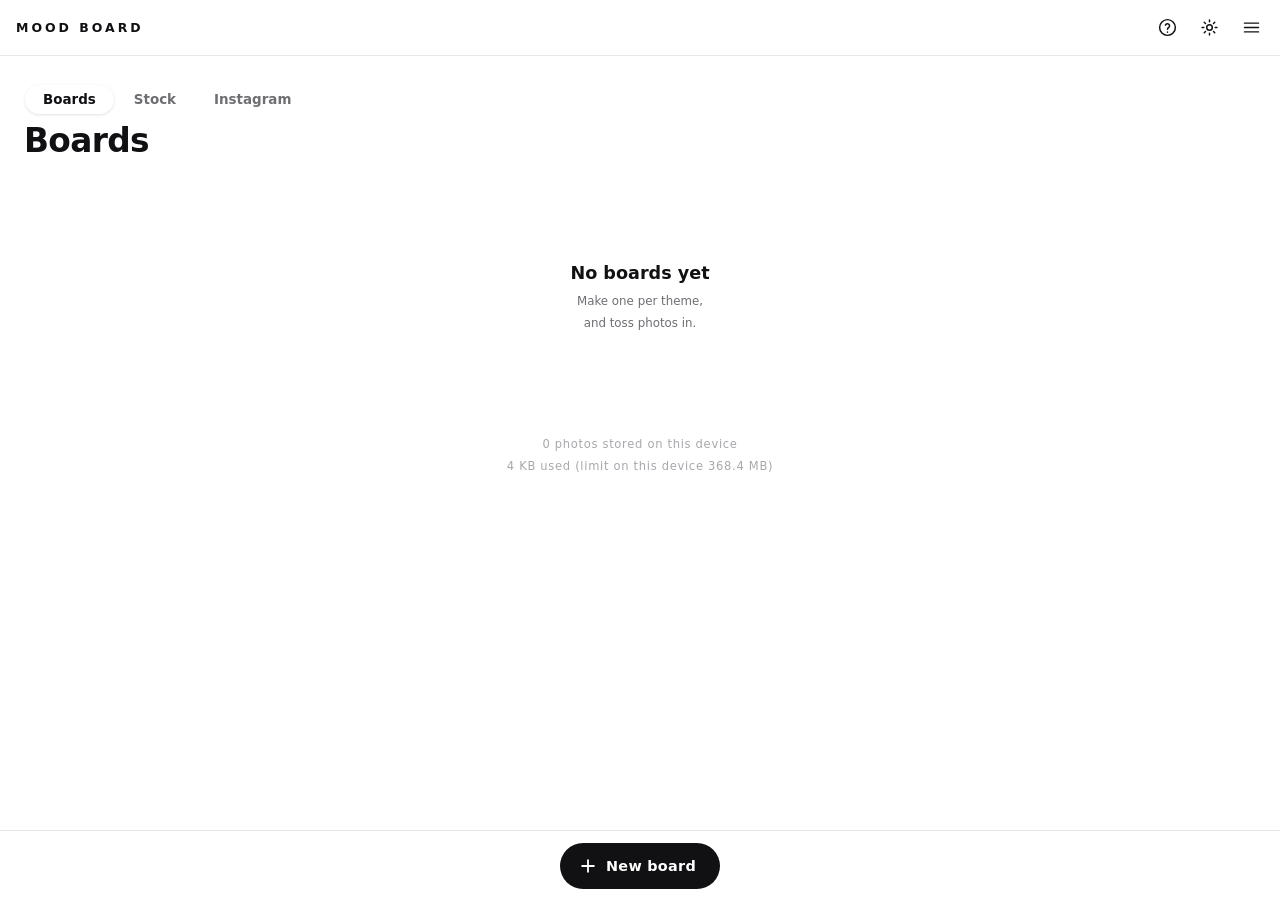
==== index.html @ a8c375fa "インスタ：写真を足すときの不具合・パソコンでは携帯の画面を丸ごと・元にもどす Co-Authored-By: Claude Opus 5.5 <noreply@anthropic.com>" ====
<!DOCTYPE html>
<html lang="ja">
<head>
<meta charset="utf-8">
<meta name="viewport" content="width=device-width, initial-scale=1, viewport-fit=cover, maximum-scale=1, user-scalable=no, interactive-widget=resizes-content">
<meta name="theme-color" content="#0d0d0f">
<meta name="apple-mobile-web-app-capable" content="yes">
<meta name="apple-mobile-web-app-status-bar-style" content="black-translucent">
<meta name="apple-mobile-web-app-title" content="MOOD BOARD">
<link rel="manifest" href="manifest.json">
<link rel="apple-touch-icon" href="icon-192.png">
<title>MOOD BOARD</title>
<script>
/* 最初の描画の前にテーマを決める（これが無いと、暗い設定でも一瞬白い画面が出る） */
(function () {
  try {
    var s = JSON.parse(localStorage.getItem('mb_settings') || '{}');
    var t = s.theme || 'auto';
    if (t === 'auto') t = matchMedia('(prefers-color-scheme: dark)').matches ? 'dark' : 'light';
    document.documentElement.dataset.theme = t;
  } catch (e) { document.documentElement.dataset.theme = 'light'; }
})();
</script>
<link rel="stylesheet" href="style.css">
</head>
<body>

<div id="app">

  <!-- ============ TOP BAR ============ -->
  <header id="topbar">
    <button id="btn-back" class="icon-btn" aria-label="もどる" hidden>
      <svg viewBox="0 0 24 24"><path d="M15 5l-7 7 7 7"/></svg>
    </button>
    <div id="title-wrap">
      <h1 id="app-title">MOOD BOARD</h1>
      <span id="board-sub"></span>
    </div>
    <button id="btn-view" class="icon-btn" aria-label="表示を切り替える" hidden>
      <svg viewBox="0 0 24 24"><rect x="3" y="3" width="7" height="9" rx="1"/><rect x="14" y="3" width="7" height="5" rx="1"/><rect x="3" y="16" width="7" height="5" rx="1"/><rect x="14" y="12" width="7" height="9" rx="1"/></svg>
    </button>
    <button id="btn-help" class="icon-btn" aria-label="使い方" title="使い方（？）">
      <svg viewBox="0 0 24 24"><circle cx="12" cy="12" r="9"/><path d="M9.6 9.3a2.5 2.5 0 014.8.9c0 1.7-2.4 2.2-2.4 3.8"/><path d="M12 17.2v.1"/></svg>
    </button>
    <button id="btn-settings" class="icon-btn" aria-label="設定">
      <svg viewBox="0 0 24 24"><circle cx="12" cy="12" r="3.2"/><path d="M12 3.5v2M12 18.5v2M3.5 12h2M18.5 12h2M6 6l1.4 1.4M16.6 16.6L18 18M18 6l-1.4 1.4M7.4 16.6L6 18"/></svg>
    </button>
    <button id="btn-menu" class="icon-btn" aria-label="メニュー">
      <svg viewBox="0 0 24 24"><path d="M4 7h16M4 12h16M4 17h16"/></svg>
    </button>
  </header>

  <!-- ============ HOME : BOARD LIST ============ -->
  <section id="view-home" class="view">
    <div id="home-scroll">
      <div class="home-seg" role="tablist" aria-label="ボードとストック">
        <button id="seg-boards" class="on" role="tab">ボード</button>
        <button id="seg-stock" role="tab">ストック</button>
        <button id="seg-insta" role="tab">インスタ</button>
      </div>
      <div id="install-hint" hidden>
        <img src="icon-192.png" alt="">
        <span><b>アプリとして入れる</b><i>ホーム画面から全画面で開けます。ネットが無くても使えます</i></span>
        <button class="chip" id="install-go">インストール</button>
        <button id="install-x" aria-label="閉じる" title="閉じる"><svg viewBox="0 0 24 24"><path d="M6 6l12 12M18 6L6 18"/></svg></button>
      </div>
      <div id="home-boards">
        <h2 class="home-title">ボード</h2>
        <p class="home-lead" id="home-lead"></p>
        <div id="board-grid"></div>
        <div id="home-empty" class="empty" hidden>
          <p class="empty-big">ボードがありません</p>
          <p class="empty-sub">テーマごとに1枚つくって、<br>写真を放り込んでいきます。</p>
        </div>
        <div class="home-stats" id="home-stats"></div>
      </div>
      <!-- ストック：取り込んだ写真の全部。どのボードにも載せずに貯めておける -->
      <div id="stock-view" hidden>
        <h2 class="home-title">ストック</h2>
        <p class="home-lead" id="stock-lead"></p>
        <input type="search" id="stock-q" class="fld-input" placeholder="タグ・メモ・ボード名・サイト名・カメラでさがす" autocomplete="off">
        <div id="stock-tools">
          <label class="st-sort"><span>並び</span>
            <select id="stock-sort">
              <option value="new">新しい順</option>
              <option value="old">古い順</option>
              <option value="mark">しるし順</option>
              <option value="color">色の順</option>
              <option value="random">ランダム（ふと見返す）</option>
            </select>
          </label>
          <button class="chip" id="stock-shuffle" hidden title="もう一度まぜる">まぜる</button>
          <div class="st-seg" id="stock-shape" title="写真の形でしぼる">
            <button data-v="tall">縦長</button><button data-v="wide">横長</button><button data-v="square">正方形</button>
          </div>
          <div id="stock-colors" title="色でしぼる"></div>
          <div class="st-seg" id="stock-size" title="写真の大きさ">
            <button data-v="s">小</button><button data-v="m">中</button><button data-v="l">大</button>
          </div>
        </div>
        <div class="tag-row" id="stock-filters"></div>
        <div id="stock-grid"></div>
        <div id="stock-more"></div>
        <div id="stock-empty" class="empty" hidden>
          <p class="empty-big">まだ写真がありません</p>
          <p class="empty-sub">下の「いれる」から、どのボードにも載せずに取り込めます。<br>ボードに入れた写真も、ここに全部並びます。</p>
        </div>
      </div>
      <!-- インスタ：インスタのプロフィールの見え方で並べて、全体の雰囲気が合うかを試す（インスタには何も送らない） -->
      <div id="insta-view" hidden>
        <aside id="ig-side">
          <h2 class="home-title">インスタ</h2>
          <p class="home-lead">インスタに上げたらどう並ぶかを試します。写真をドラッグで動かして、全体の色や雰囲気が合うかを見比べられます（インスタには何も送りません）</p>
          <div id="ig-side-acts">
            <button class="row-btn solid" id="ig-side-add"><svg viewBox="0 0 24 24"><path d="M12 5v14M5 12h14"/></svg><span><b>写真を足す</b></span></button>
            <button class="row-btn" id="ig-side-shuffle"><svg viewBox="0 0 24 24"><path d="M4 7h3l10 10h3M4 17h3l3-3M14 10l3-3h3M18 4l2 3-2 3M18 14l2 3-2 3"/></svg><span><b>まぜる</b><i>「これから投稿」の写真だけ</i></span></button>
            <button class="row-btn" id="ig-side-export"><svg viewBox="0 0 24 24"><path d="M12 4v11M7 9l5-5 5 5M5 15v4h14v-4"/></svg><span><b>書き出す</b><i>見え方の画像・投稿用の写真</i></span></button>
            <button class="row-btn" id="ig-side-undo"><svg viewBox="0 0 24 24"><path d="M9 7L4 12l5 5"/><path d="M4 12h10a6 6 0 0 1 0 12h-2"/></svg><span><b>元にもどす</b><i>⌘Z（やり直しは ⇧⌘Z）</i></span></button>
          </div>
          <div id="ig-bar">
            <label class="st-sort"><span>案</span><select id="ig-plan"></select></label>
            <div class="ig-bar-row"><button class="chip" id="ig-plan-new">新しい案</button><button class="chip" id="ig-plan-edit">名前・消す</button></div>
            <div class="st-seg" id="ig-ratio" title="グリッドの形">
              <button data-v="34">3:4（いまのインスタ）</button><button data-v="11">1:1</button>
            </div>
            <div class="st-seg" id="ig-theme" title="インスタの画面の色">
              <button data-v="light">白い画面</button><button data-v="dark">黒い画面</button>
            </div>
            <div class="st-seg" id="ig-look" title="全体の雰囲気を確かめる見方">
              <button data-v="blur">ぼかして見る</button><button data-v="gray">白黒で見る</button>
            </div>
          </div>
          <p class="ig-note">写真はドラッグで並べ替え（携帯は少し長押ししてから）。押すと、位置を直す・これから投稿／投稿済み・キャプション・分けて並べる（パズル）など。<br>グリッドは今のインスタと同じ 3:4 です。「投稿用の写真を書き出す」で、この見え方のまま 1080×1440 で保存できます。</p>
        </aside>
        <div id="ig-stage">
          <div id="ig-phone">
            <div class="ig-status"><b>9:41</b><span><svg viewBox="0 0 24 24"><path d="M3 18h2v-3H3zM8 18h2v-6H8zM13 18h2v-9h-2zM18 18h2V6h-2z"/></svg><svg viewBox="0 0 24 24"><path d="M12 18.5l2-2.3a3 3 0 0 0-4 0zM6.2 12.4l1.6 1.8a6.2 6.2 0 0 1 8.4 0l1.6-1.8a8.6 8.6 0 0 0-11.6 0zM2.8 8.6l1.6 1.8a11.3 11.3 0 0 1 15.2 0l1.6-1.8a13.7 13.7 0 0 0-18.4 0z"/></svg><i class="ig-batt"><i></i></i></span></div>
            <div id="ig-screen">
              <div class="ig-top"><button id="ig-handle" class="ig-handle" title="ユーザーネームを変える">username</button>
                <span class="ig-top-icons"><svg viewBox="0 0 24 24"><rect x="4" y="4" width="16" height="16" rx="4"/><path d="M12 8v8M8 12h8"/></svg><svg viewBox="0 0 24 24"><path d="M4 7h16M4 12h16M4 17h16"/></svg></span></div>
              <div class="ig-prof">
                <button id="ig-avatar" title="アイコンを変える"></button>
                <div class="ig-stats">
                  <div><b id="ig-n-posts">0</b><span>投稿</span></div>
                  <button id="ig-n-fol-btn"><b id="ig-n-fol">0</b><span>フォロワー</span></button>
                  <button id="ig-n-fing-btn"><b id="ig-n-fing">0</b><span>フォロー中</span></button>
                </div>
              </div>
              <div class="ig-bio"><button id="ig-name" title="名前を変える">名前</button><button id="ig-bio-t" title="プロフィール文を変える">プロフィール文</button></div>
              <div class="ig-btns"><span>プロフィールを編集</span><span>プロフィールをシェア</span></div>
              <div class="ig-tabs"><i class="on"><svg viewBox="0 0 24 24"><rect x="4" y="4" width="16" height="16"/><path d="M9.3 4v16M14.7 4v16M4 9.3h16M4 14.7h16"/></svg></i><i><svg viewBox="0 0 24 24"><rect x="4" y="4" width="16" height="16" rx="4"/><path d="M10 9.5l5 2.5-5 2.5z"/></svg></i><i><svg viewBox="0 0 24 24"><rect x="4" y="4" width="16" height="16" rx="3"/><circle cx="12" cy="10.5" r="2.6"/><path d="M7.5 17.5c1-2.2 2.6-3.2 4.5-3.2s3.5 1 4.5 3.2"/></svg></i></div>
              <div id="ig-grid"></div>
              <div id="ig-empty" class="empty" hidden>
                <p class="empty-big">まだ写真がありません</p>
                <p class="empty-sub">「写真を足す」から、ストックやボードの写真を入れます。<br>左上がいちばん新しい投稿です。</p>
              </div>
            </div>
          </div>
        </div>
      </div>
    </div>
    <nav class="dock" id="home-dock">
      <button id="btn-new-board" class="dock-btn primary">
        <svg viewBox="0 0 24 24"><path d="M12 5v14M5 12h14"/></svg>
        <span>あたらしいボード</span>
      </button>
    </nav>
    <nav class="dock" id="insta-dock" hidden>
      <button id="btn-ig-add" class="dock-btn primary">
        <svg viewBox="0 0 24 24"><path d="M12 5v14M5 12h14"/></svg>
        <span>写真を足す</span>
      </button>
      <button id="btn-ig-shuffle" class="dock-btn">
        <svg viewBox="0 0 24 24"><path d="M4 7h3l10 10h3M4 17h3l3-3M14 10l3-3h3M18 4l2 3-2 3M18 14l2 3-2 3"/></svg>
        <span>まぜる</span>
      </button>
      <button id="btn-ig-export" class="dock-btn">
        <svg viewBox="0 0 24 24"><path d="M12 4v11M7 9l5-5 5 5M5 15v4h14v-4"/></svg>
        <span>書き出す</span>
      </button>
      <button id="btn-ig-undo" class="dock-btn">
        <svg viewBox="0 0 24 24"><path d="M9 7L4 12l5 5"/><path d="M4 12h10a5 5 0 0 1 0 10h-2"/></svg>
        <span>元にもどす</span>
      </button>
    </nav>
    <nav class="dock" id="stock-dock" hidden>
      <button id="btn-stock-add" class="dock-btn primary">
        <svg viewBox="0 0 24 24"><path d="M12 5v14M5 12h14"/></svg>
        <span>いれる</span>
      </button>
      <button id="btn-stock-newboard" class="dock-btn">
        <svg viewBox="0 0 24 24"><rect x="4" y="4" width="16" height="16" rx="3"/><path d="M12 8v8M8 12h8"/></svg>
        <span>あたらしいボード</span>
      </button>
    </nav>
    <nav class="dock" id="stock-sel-dock" hidden>
      <button id="btn-stock-cancel" class="dock-btn">
        <svg viewBox="0 0 24 24"><path d="M6 6l12 12M18 6L6 18"/></svg>
        <span>やめる</span>
      </button>
      <div id="stock-count" class="select-count">0 まい</div>
      <button id="btn-stock-toboard" class="dock-btn">
        <svg viewBox="0 0 24 24"><rect x="3" y="4" width="18" height="16" rx="2"/><path d="M12 8v8M8 12h8"/></svg>
        <span>ボードへ</span>
      </button>
      <button id="btn-stock-compare" class="dock-btn">
        <svg viewBox="0 0 24 24"><rect x="3" y="5" width="8" height="14" rx="1.5"/><rect x="13" y="5" width="8" height="14" rx="1.5"/></svg>
        <span>くらべる</span>
      </button>
      <button id="btn-stock-send" class="dock-btn">
        <svg viewBox="0 0 24 24"><path d="M4 12l16-8-6 16-2.5-6.5z"/><path d="M11.5 13.5L20 4"/></svg>
        <span>送る</span>
      </button>
      <button id="btn-stock-more" class="dock-btn">
        <svg viewBox="0 0 24 24"><circle cx="6" cy="12" r="1.6"/><circle cx="12" cy="12" r="1.6"/><circle cx="18" cy="12" r="1.6"/></svg>
        <span>そのほか</span>
      </button>
    </nav>
  </section>

  <!-- ============ BOARD : CANVAS ============ -->
  <section id="view-board" class="view" hidden>
    <div id="canvas-wrap">
      <div id="canvas"></div>
      <div id="marquee" hidden></div>
      <div id="guide-v" class="guide" hidden></div>
      <div id="guide-h" class="guide" hidden></div>
    </div>
    <div id="grid-view" hidden><div id="grid-scroll"></div></div>
    <div id="palette" hidden></div>
    <div id="board-empty" class="empty floating" hidden>
      <p class="empty-big">からっぽ</p>
      <p class="empty-sub">下の ＋ から写真を入れます</p>
    </div>
    <button id="zoom-readout" title="押すと全体を表示（F）"><span id="zoom-val">100</span>%</button>
    <div id="view-pills">
      <button id="pill-gray" class="view-pill" hidden>白黒で表示中<i>×</i></button>
      <button id="pill-mirror" class="view-pill" hidden>反転して表示中<i>×</i></button>
    </div>

    <!-- 選んだものの設定パネル（盤面には重ねず、その幅だけ盤面を狭める） -->
    <aside id="inspector" hidden aria-label="選んだもの">
      <div class="insp-head">
        <b id="insp-title">この写真</b>
        <button id="insp-close" class="icon-btn" aria-label="選ぶのをやめる" title="選ぶのをやめる（Esc）">
          <svg viewBox="0 0 24 24"><path d="M6 6l12 12M18 6L6 18"/></svg>
        </button>
      </div>
      <div id="insp-body"></div>
    </aside>

    <nav class="dock" id="board-dock">
      <button id="btn-add" class="dock-btn primary">
        <svg viewBox="0 0 24 24"><path d="M12 5v14M5 12h14"/></svg>
        <span>いれる</span>
      </button>
      <button id="btn-search" class="dock-btn">
        <svg viewBox="0 0 24 24"><circle cx="11" cy="11" r="7"/><path d="M21 21l-4.3-4.3"/></svg>
        <span>さがす</span>
      </button>
      <button id="btn-select" class="dock-btn">
        <svg viewBox="0 0 24 24"><path d="M4 4h6v6H4zM14 4h6v6h-6zM4 14h6v6H4zM14 14h6v6h-6z"/></svg>
        <span>えらぶ</span>
      </button>
      <button id="btn-arrange" class="dock-btn">
        <svg viewBox="0 0 24 24"><path d="M4 6h16M4 12h16M4 18h16"/></svg>
        <span>ならべる</span>
      </button>
      <button id="btn-tools" class="dock-btn">
        <svg viewBox="0 0 24 24"><path d="M14.5 5.5l4 4M4 20l4.5-1 10-10-3.5-3.5-10 10z"/><circle cx="6.5" cy="6.5" r="2.5"/><path d="M17 15l3 3-2 2-3-3"/></svg>
        <span>道具</span>
      </button>
    </nav>

    <!-- 描くときのドック -->
    <nav class="dock" id="draw-dock" hidden>
      <div class="draw-row">
        <button class="dtool" data-shape="pen" title="ペン"><svg viewBox="0 0 24 24"><path d="M4 20l4-1 11-11-3-3L5 16z"/><path d="M14 6l3 3"/></svg><span>ペン</span></button>
        <button class="dtool" data-shape="line" title="線"><svg viewBox="0 0 24 24"><path d="M5 19L19 5"/></svg><span>線</span></button>
        <button class="dtool" data-shape="arrow" title="矢印"><svg viewBox="0 0 24 24"><path d="M5 19L19 5M10 5h9v9"/></svg><span>矢印</span></button>
        <button class="dtool" data-shape="rect" title="四角"><svg viewBox="0 0 24 24"><rect x="4" y="6" width="16" height="12" rx="1.5"/></svg><span>四角</span></button>
        <button class="dtool" data-shape="ellipse" title="丸"><svg viewBox="0 0 24 24"><ellipse cx="12" cy="12" rx="8" ry="6"/></svg><span>丸</span></button>
        <span class="draw-sep"></span>
        <button class="dcol" data-c="#111114" style="--c:#111114" title="黒"></button>
        <button class="dcol" data-c="#ffffff" style="--c:#ffffff" title="白"></button>
        <button class="dcol" data-c="#e2453a" style="--c:#e2453a" title="赤"></button>
        <button class="dcol" data-c="#2f6df6" style="--c:#2f6df6" title="青"></button>
        <button class="dcol" data-c="#f2b705" style="--c:#f2b705" title="黄"></button>
        <span class="draw-sep"></span>
        <button class="dwid" data-w="2" title="細い"><i style="--s:3px"></i></button>
        <button class="dwid" data-w="4" title="ふつう"><i style="--s:6px"></i></button>
        <button class="dwid" data-w="8" title="太い"><i style="--s:10px"></i></button>
      </div>
      <button id="draw-done" class="dock-btn primary"><svg viewBox="0 0 24 24"><path d="M5 12.5l4.5 4.5L19 7.5"/></svg><span>おわる</span></button>
    </nav>

    <!-- selection mode dock -->
    <nav class="dock" id="select-dock" hidden>
      <button id="btn-select-cancel" class="dock-btn">
        <svg viewBox="0 0 24 24"><path d="M6 6l12 12M18 6L6 18"/></svg>
        <span>やめる</span>
      </button>
      <div id="select-count" class="select-count">0 まい</div>
      <button id="btn-bulk-move" hidden data-moved="右のパネルへ" class="dock-btn" disabled>
        <svg viewBox="0 0 24 24"><path d="M8 8h12v12H8zM4 16V4h12"/></svg>
        <span>うつす</span>
      </button>
      <button id="btn-bulk-tag" hidden data-moved="右のパネルへ" class="dock-btn" disabled>
        <svg viewBox="0 0 24 24"><path d="M3 11V5a2 2 0 012-2h6l10 10-8 8z"/><circle cx="7.5" cy="7.5" r="1.3"/></svg>
        <span>タグ</span>
      </button>
      <button id="btn-bulk-align" hidden data-moved="右のパネルへ" class="dock-btn" disabled>
        <svg viewBox="0 0 24 24"><path d="M4 4v16"/><rect x="8" y="6" width="11" height="4" rx="1"/><rect x="8" y="14" width="7" height="4" rx="1"/></svg>
        <span>そろえる</span>
      </button>
      <button id="btn-bulk-print" hidden data-moved="右のパネルへ" class="dock-btn" disabled>
        <svg viewBox="0 0 24 24"><path d="M7 9V4h10v5M7 18H5v-6h14v6h-2M8 15h8v5H8z"/></svg>
        <span>印刷</span>
      </button>
      <button id="btn-bulk-send" class="dock-btn">
        <svg viewBox="0 0 24 24"><path d="M4 12l16-8-6 16-2.5-6.5z"/><path d="M11.5 13.5L20 4"/></svg>
        <span>送る</span>
      </button>
      <button id="btn-compare-go" class="dock-btn primary" disabled>
        <svg viewBox="0 0 24 24"><path d="M4 4h7v16H4zM13 4h7v16h-7z"/></svg>
        <span>くらべる</span>
      </button>
      <button id="btn-bulk-trash" class="dock-btn danger" disabled>
        <svg viewBox="0 0 24 24"><path d="M5 7h14M10 7V4h4v3M7 7l1 13h8l1-13"/></svg>
        <span>はずす</span>
      </button>
    </nav>

    <!-- single item dock -->
    <nav class="dock" id="item-dock" hidden>
      <button id="btn-item-tools" class="dock-btn">
        <svg viewBox="0 0 24 24"><path d="M14.5 5.5l4 4M4 20l4.5-1 10-10-3.5-3.5-10 10z"/><circle cx="6.5" cy="6.5" r="2.5"/><path d="M17 15l3 3-2 2-3-3"/></svg>
        <span>道具</span>
      </button>
      <button id="btn-item-big" class="dock-btn">
        <svg viewBox="0 0 24 24"><path d="M4 9V4h5M20 9V4h-5M4 15v5h5M20 15v5h-5"/></svg>
        <span>大きく</span>
      </button>
      <button id="btn-item-note" class="dock-btn">
        <svg viewBox="0 0 24 24"><path d="M4 5h16v11H9l-5 4z"/></svg>
        <span>メモ</span>
      </button>
      <button id="btn-item-move" class="dock-btn">
        <svg viewBox="0 0 24 24"><path d="M8 8h12v12H8zM4 16V4h12"/></svg>
        <span>うつす</span>
      </button>
      <button id="btn-item-remove" class="dock-btn danger">
        <svg viewBox="0 0 24 24"><path d="M5 7h14M10 7V4h4v3M7 7l1 13h8l1-13"/></svg>
        <span>はずす</span>
      </button>
    </nav>
  </section>

</div>

<!-- ============ COMPARE OVERLAY ============ -->
<div id="compare" hidden>
  <div id="compare-stage"></div>
  <div id="compare-bar">
    <button id="cmp-close" class="cmp-btn">とじる</button>
    <div id="cmp-layouts">
      <button class="cmp-btn lay" data-lay="row">よこ</button>
      <button class="cmp-btn lay" data-lay="col">たて</button>
      <button class="cmp-btn lay" data-lay="grid">格子</button>
      <button class="cmp-btn lay" data-lay="overlay">かさねる</button>
    </div>
    <button id="cmp-fill" class="cmp-btn">切り抜き</button>
  </div>
</div>

<!-- ============ VIEWER (single image full) ============ -->
<!-- ============ プレゼン（1つずつ大きく見せる） ============ -->
<div id="present" hidden>
  <div id="present-stage"></div>
  <button id="present-prev" class="pr-nav" aria-label="前へ"><svg viewBox="0 0 24 24"><path d="M15 5l-7 7 7 7"/></svg></button>
  <button id="present-next" class="pr-nav" aria-label="次へ"><svg viewBox="0 0 24 24"><path d="M9 5l7 7-7 7"/></svg></button>
  <div id="present-bar">
    <span id="present-count"></span>
    <span id="present-cap"></span>
    <button id="present-close" class="cmp-btn">とじる</button>
  </div>
</div>

<div id="viewer" hidden>
  <div id="viewer-stage">
    <img id="viewer-img" alt="">
    <video id="viewer-video" controls playsinline hidden></video>
    <svg id="viewer-guide" hidden></svg>
    <div id="viewer-pick" hidden>
      <i id="vp-sw"></i><b id="vp-hex"></b>
      <button class="cmp-btn" id="vp-copy">コピー</button>
      <button class="cmp-btn solid" id="vp-place">盤面に置く</button>
    </div>
    <div id="viewer-info" hidden></div>
    <div id="viewer-marks" title="しるし（1〜4キー・0で外す）"></div>
    <button id="viewer-prev" class="viewer-step" title="前の写真（←）" hidden><svg viewBox="0 0 24 24"><path d="M15 5l-7 7 7 7"/></svg></button>
    <button id="viewer-next" class="viewer-step" title="次の写真（→）" hidden><svg viewBox="0 0 24 24"><path d="M9 5l7 7-7 7"/></svg></button>
  </div>
  <div id="viewer-bar">
    <button id="viewer-close" class="cmp-btn">とじる</button>
    <div id="viewer-meta"></div>
    <div class="viewer-tools">
      <button id="viewer-rotate" class="cmp-btn">まわす</button>
      <button id="viewer-crop" class="cmp-btn">切り抜く</button>
      <button id="viewer-uncrop" class="cmp-btn" hidden>元の形に</button>
      <button id="viewer-colors" class="cmp-btn">色をとる</button>
      <button id="viewer-eyedrop" class="cmp-btn">スポイト</button>
      <button id="viewer-guide-btn" class="cmp-btn">ガイド</button>
      <button id="viewer-info-btn" class="cmp-btn">情報</button>
    </div>
    <button id="viewer-save" class="cmp-btn">保存</button>
  </div>
  <div id="viewer-pal" hidden></div>
</div>

<!-- ============ 切り抜き ============ -->
<div id="crop" hidden>
  <div id="crop-stage">
    <img id="crop-img" alt="">
    <div id="crop-shade"></div>
    <div id="crop-box">
      <i class="ch" data-h="nw"></i><i class="ch" data-h="ne"></i>
      <i class="ch" data-h="sw"></i><i class="ch" data-h="se"></i>
    </div>
  </div>
  <div id="crop-bar">
    <button id="crop-cancel" class="cmp-btn">やめる</button>
    <div id="crop-ratios">
      <button class="cmp-btn ratio on" data-r="free">自由</button>
      <button class="cmp-btn ratio" data-r="1">1:1</button>
      <button class="cmp-btn ratio" data-r="0.8">4:5</button>
      <button class="cmp-btn ratio" data-r="0.667">2:3</button>
    </div>
    <button id="crop-reset" class="cmp-btn">ぜんぶ</button>
    <button id="crop-ok" class="cmp-btn solid">切り抜く</button>
  </div>
</div>

<!-- ============ SHEETS ============ -->
<div id="scrim" hidden></div>

<div class="sheet" id="sheet-add" hidden>
  <div class="sheet-grab"></div>
  <h2>いれる</h2>
  <button class="row-btn" id="add-photos">
    <svg viewBox="0 0 24 24"><path d="M3 6h4l2-2h6l2 2h4v14H3z"/><circle cx="12" cy="13" r="4"/></svg>
    <span><b>スマホの写真から</b><i>まとめて選べます</i></span>
  </button>
  <button class="row-btn" id="add-photosapp" hidden>
    <svg viewBox="0 0 24 24"><circle cx="12" cy="12" r="3"/><path d="M12 3a5 5 0 015 5M21 12a5 5 0 01-5 5M12 21a5 5 0 01-5-5M3 12a5 5 0 015-5"/></svg>
    <span><b>写真アプリから</b><i>iPhoneで撮った写真もそのまま（許可は要りません）</i></span>
  </button>
  <button class="row-btn" id="add-capture" hidden>
    <svg viewBox="0 0 24 24"><rect x="3" y="6" width="18" height="13" rx="2"/><path d="M8 6l1.5-2h5L16 6"/><path d="M7 3.5h0M3 9V7M21 9V7"/><circle cx="12" cy="12.5" r="3"/></svg>
    <span><b>連続スクショ</b><i>どのアプリを見ていても ⌃⌥S で撮れる。止めたところを自動で撮る、も</i></span>
  </button>
  <button class="row-btn" id="add-inbox" hidden>
    <svg viewBox="0 0 24 24"><path d="M3 13l3-8h12l3 8v6H3z"/><path d="M3 13h5l1 2h6l1-2h5"/></svg>
    <span><b>取り込みフォルダを開く</b><i>ここに入れた写真は、自動でストックに入ります</i></span>
  </button>
  <button class="row-btn" id="add-url">
    <svg viewBox="0 0 24 24"><path d="M10 13a5 5 0 007 0l3-3a5 5 0 00-7-7l-1 1"/><path d="M14 11a5 5 0 00-7 0l-3 3a5 5 0 007 7l1-1"/></svg>
    <span><b>画像のURLから</b><i>何行でも貼り付けOK</i></span>
  </button>
  <button class="row-btn" id="add-pin">
    <svg viewBox="0 0 24 24"><path d="M12 3a7 7 0 00-3 13l-2 5 5-3a7 7 0 000-15z"/></svg>
    <span><b>Pinterestからまとめて</b><i>保存済みのピンを一気に。パソコンのChromeで</i></span>
  </button>
  <button class="row-btn" id="add-color">
    <svg viewBox="0 0 24 24"><circle cx="12" cy="12" r="8"/><path d="M12 4a8 8 0 000 16"/></svg>
    <span><b>色を置く</b><i>このボードの色や、好きな色を見本として並べます</i></span>
  </button>
  <button class="row-btn" id="add-text">
    <svg viewBox="0 0 24 24"><path d="M4 4h16M4 4v16h16V4M8 8h8M8 12h8M8 16h5"/></svg>
    <span><b>文字を置く</b><i>気づいたことを、ノートのように書き込めます</i></span>
  </button>
  <!-- image/* だとiOSがHEICのまま渡してくる。具体型を並べるとJPEGに変換して渡してくれる -->
  <input type="file" id="file-input"
         accept="image/jpeg,image/png,image/webp,image/gif,image/avif,.jpg,.jpeg,.png,.webp,.gif,.avif,video/mp4,video/quicktime,video/webm,.mp4,.mov,.m4v,.webm"
         multiple hidden>
</div>

<div class="sheet tall" id="sheet-url" hidden>
  <div class="sheet-grab"></div>
  <h2>画像のURL</h2>
  <p class="sheet-note">1行に1つ。何百行でも大丈夫です。取り込むと画像の実体がこの端末に保存されるので、元が消えても残ります。<br><b>Pinterestの画像はここでは取り込めません</b>（あちら側の制限）。ひとつ前の画面の「Pinterestからまとめて」を使ってください。</p>
  <textarea id="url-input" placeholder="https://i.pinimg.com/originals/….jpg&#10;https://…"></textarea>
  <div class="sheet-actions">
    <button class="row-btn ghost" id="url-cancel">やめる</button>
    <button class="row-btn solid" id="url-go">取り込む</button>
  </div>
</div>

<div class="sheet tall" id="sheet-igpick" hidden>
  <div class="sheet-grab"></div>
  <h2>写真を足す</h2>
  <p class="sheet-note">押した順に、左上（いちばん新しい投稿）から並びます。「これから投稿する写真」として入ります。</p>
  <input type="search" id="igpick-q" class="fld-input" placeholder="タグ・メモ・ボード名でさがす" autocomplete="off">
  <div class="tag-row" id="igpick-filters"></div>
  <div id="igpick-grid"></div>
  <div class="sheet-actions">
    <button class="row-btn ghost" id="igpick-close">とじる</button>
    <button class="row-btn solid" id="igpick-go" disabled>足す</button>
  </div>
</div>

<div class="sheet tall" id="sheet-igtile" hidden>
  <div class="sheet-grab"></div>
  <h2 id="igtile-title">この投稿</h2>
  <div id="igtile-frame"><div id="igtile-img"></div></div>
  <p class="sheet-note" id="igtile-hint">写真をドラッグで動かし、下で大きさを変えられます。グリッドでの見え方がそのまま変わります。</p>
  <div class="ig-zoom"><span>大きさ</span><input type="range" id="igtile-zoom" min="1" max="3" step="0.01" value="1"><button class="chip" id="igtile-reset">元に戻す</button></div>
  <div class="st-seg" id="igtile-state"><button data-v="plan">これから投稿</button><button data-v="posted">投稿済み</button></div>
  <label class="ig-cap-l">キャプションの下書き</label>
  <textarea id="igtile-cap" class="fld-area" rows="3" placeholder="投稿するときの文章・ハッシュタグ"></textarea>
  <div class="ig-tile-acts">
    <button class="row-btn" id="igtile-first"><span><b>先頭へ（次に投稿する）</b><i>左上に動かします</i></span></button>
    <button class="row-btn" id="igtile-avatar"><span><b>アイコンにする</b><i>プロフィールの丸い写真に</i></span></button>
    <div class="ig-split"><span><b>分けて並べる（パズル）</b><i>1枚の写真を、つながって見えるように分けます</i></span>
      <div class="ig-split-btns"><button class="chip" data-n="3">3枚（横1列）</button><button class="chip" data-n="6">6枚（2列）</button><button class="chip" data-n="9">9枚（3列）</button></div></div>
    <button class="row-btn" id="igtile-unsplit" hidden><span><b>パズルをやめる</b><i>1枚の投稿に戻します</i></span></button>
    <button class="row-btn danger" id="igtile-remove"><span><b>この案からはずす</b><i>写真そのものはストックに残ります</i></span></button>
  </div>
  <div class="sheet-actions"><button class="row-btn solid" id="igtile-close">できた</button></div>
</div>

<div class="sheet" id="sheet-igplan" hidden>
  <div class="sheet-grab"></div>
  <h2 id="igplan-title">この案</h2>
  <button class="row-btn" id="igplan-rename"><span><b>名前を変える</b></span></button>
  <button class="row-btn" id="igplan-dup"><span><b>複製する</b><i>並べ方を変えて見比べたいときに</i></span></button>
  <button class="row-btn danger" id="igplan-del"><span><b>この案を消す</b><i>写真そのものはストックに残ります</i></span></button>
  <div class="sheet-actions"><button class="row-btn ghost" id="igplan-close">とじる</button></div>
</div>

<div class="sheet" id="sheet-igexport" hidden>
  <div class="sheet-grab"></div>
  <h2>書き出す</h2>
  <button class="row-btn" id="igexp-preview"><svg viewBox="0 0 24 24"><rect x="6" y="3" width="12" height="18" rx="2"/><path d="M9 8h6M9 12h6M9 16h3"/></svg><span><b>見え方を1枚の画像に</b><i>プロフィールとグリッドをそのまま。人に見せて意見をもらうときに</i></span></button>
  <button class="row-btn" id="igexp-posts"><svg viewBox="0 0 24 24"><rect x="4" y="4" width="7" height="9"/><rect x="13" y="4" width="7" height="9"/><path d="M4 17h16M4 20h10"/></svg><span><b>投稿用の写真を書き出す</b><i>「これから投稿」の写真を、投稿する順に 1080×1440（3:4）で。キャプションも</i></span></button>
  <div class="sheet-actions"><button class="row-btn ghost" id="igexp-close">とじる</button></div>
</div>

<div class="sheet" id="sheet-install" hidden>
  <div class="sheet-grab"></div>
  <h2>アプリとして入れる（iPhone）</h2>
  <ol class="steps">
    <li>Safari の下にある<b>共有ボタン</b>（四角から上向きの矢印）を押す</li>
    <li><b>「ホーム画面に追加」</b>を選ぶ（見当たらなければ、下へずらす）</li>
    <li>右上の<b>「追加」</b>を押す<br><i>ホーム画面に MOOD BOARD が入り、全画面で開けます。写真はこの iPhone の中にだけ保存されます</i></li>
  </ol>
  <div class="sheet-actions"><button class="row-btn ghost" id="install-close">とじる</button></div>
</div>

<div class="sheet tall" id="sheet-pin" hidden>
  <div class="sheet-grab"></div>
  <h2>Pinterestからまとめて</h2>
  <p class="sheet-note">Pinterestの画像は、<b>Pinterestのページの中からしか取り出せません</b>（そういう制限がかかっています）。なので、あちら側で一気にまとめてから持ち帰ります。<b>パソコンのChrome</b>で行ってください。</p>
  <ol class="steps">
    <li>Chromeで自分のボードを開く<br><i>pinterest.com/(自分のID)/(ボード名)/</i></li>
    <li>下のコードをコピーして、<b>右クリック → 検証 → Console</b> に貼って Enter</li>
    <li><b>終わるまで触らない</b>（Chrome を前に出したまま）<br><i>勝手に最後までスクロールして集め、縮小して1つのZIPにまとめます。<b>セクションも1つずつ開いて集めます</b>（途中で画面がセクションに切り替わって見えますが、そのままで大丈夫です）。右下に進み具合が出ます。枚数が多いと数分かかります<br><b>ほかのアプリやタブに切り替えると、Chrome が止めてしまいます</b>（取りこぼしの原因でした）。止まっても、Chrome に戻れば続きから集めます。画面の上に「✋ 触らないでください」の札が出ている間は、そのままにしてください</i></li>
    <li>ZIPが保存されたら、このアプリの <b>メニュー → ZIPから読み込む</b> に入れる<br><i>ボードの名前ごと、並んだ状態で復元されます。セクションは「区分け」になります。<br>最後に「ボードのピン◯件・見つけた◯枚」と内訳が出るので、足りないときはその数を教えてください<br>足りないときは、同じページのまま、もう一度コードを貼って Enter すると、前回の分と合わせて集め直します</i></li>
  </ol>
  <pre id="pin-snippet">読み込み中…</pre>
  <div class="sheet-actions">
    <button class="row-btn ghost" id="pin-close">とじる</button>
    <button class="row-btn solid" id="pin-copy">コードをコピー</button>
  </div>
</div>

<div class="sheet" id="sheet-arrange" hidden>
  <div class="sheet-grab"></div>
  <h2>ならべかた</h2>
  <button class="row-btn" id="arr-masonry">
    <svg viewBox="0 0 24 24"><path d="M4 4h7v9H4zM13 4h7v6h-7zM4 15h7v5H4zM13 12h7v8h-7z"/></svg>
    <span><b>すきまなく積む</b><i>大きさを揃えて、隙間なく詰める</i></span>
  </button>
  <button class="row-btn" id="arr-color">
    <svg viewBox="0 0 24 24"><circle cx="12" cy="12" r="8"/><path d="M12 4v16M4 12h16"/></svg>
    <span><b>色の順にならべる</b><i>似た色味が隣り合うので、方向性が一目で分かる</i></span>
  </button>
  <button class="row-btn" id="arr-section">
    <svg viewBox="0 0 24 24"><rect x="3" y="4" width="18" height="6" rx="1"/><rect x="3" y="14" width="18" height="6" rx="1"/></svg>
    <span><b>区分けごとにまとめる</b><i>「素材」「照明」などの区分けごとに、見出しを付けて段に分ける</i></span>
  </button>
  <div id="palette-big-wrap" hidden>
    <div class="pal-label">このボードの色</div>
    <div id="palette-big"></div>
    <div class="pal-hint">色をタップするとコードをコピーします</div>
  </div>
</div>

<div class="sheet tall" id="sheet-move" hidden>
  <div class="sheet-grab"></div>
  <h2>うつす</h2>
  <p class="sheet-note">写真そのものは1つのまま、置き場所だけが増えます。容量は変わりません。</p>
  <div class="pc-row"><label>やり方</label>
    <div class="pc-opts" id="mv-mode">
      <button class="chip on" data-v="move">移す</button>
      <button class="chip" data-v="copy">コピー</button>
    </div>
  </div>
  <div id="mv-boards"></div>
  <button class="row-btn" id="mv-here">
    <svg viewBox="0 0 24 24"><path d="M8 8h12v12H8zM4 16V4h12"/></svg>
    <span><b>このボードの中で複製</b></span>
  </button>
  <div class="sheet-actions">
    <button class="row-btn ghost" id="mv-cancel">やめる</button>
  </div>
</div>

<div class="sheet tall" id="sheet-trash" hidden>
  <div class="sheet-grab"></div>
  <h2>ゴミ箱</h2>
  <p class="sheet-note">ボードから外した写真です。いつでも戻せます。<b>写真そのものは消えていません</b>。</p>
  <div id="trash-grid"></div>
  <div id="trash-empty" class="empty" hidden><p class="empty-sub">からっぽです</p></div>
  <div class="sheet-actions">
    <button class="row-btn ghost" id="trash-close">とじる</button>
    <button class="row-btn ghost" id="trash-restore-all">ぜんぶ戻す</button>
  </div>
  <button class="row-btn danger" id="trash-empty-all" hidden>
    <svg viewBox="0 0 24 24"><path d="M5 7h14M10 7V4h4v3M7 7l1 13h8l1-13"/></svg>
    <span><b>ゴミ箱を空にする</b><i>写真の実体ごと完全に消して、容量を空けます。<b>戻せません</b></i></span>
  </button>
</div>

<div class="sheet" id="sheet-send" hidden>
  <div class="sheet-grab"></div>
  <h2 id="send-title">送る</h2>
  <p class="sheet-note" id="send-scope"></p>
  <div class="set-group">
    <div class="pc-row"><label>形</label>
      <div class="pc-opts" id="send-kind">
        <button class="chip on" data-v="sheet">くらべるシート（PDF）</button>
        <button class="chip" data-v="image">1枚の画像</button>
        <button class="chip" data-v="pages">1枚ずつ（PDF）</button>
        <button class="chip" data-v="files">写真そのまま</button>
        <button class="chip" data-v="board">盤面のまま（PDF）</button>
      </div>
    </div>
    <div class="pc-row" id="send-orient-row"><label>向き</label>
      <div class="pc-opts" id="send-orient">
        <button class="chip on" data-v="auto">自動</button>
        <button class="chip" data-v="p">たて</button>
        <button class="chip" data-v="l">よこ</button>
      </div>
    </div>
    <div class="pc-row" id="send-cap-row"><label>番号とひとこと</label>
      <div class="pc-opts" id="send-cap">
        <button class="chip on" data-v="on">入れる</button>
        <button class="chip" data-v="off">入れない</button>
      </div>
    </div>
  </div>
  <label class="fld-label" for="send-name">タイトル<i class="fld-hint">ファイル名と、シートの上に出る</i></label>
  <input type="text" id="send-name" class="fld-input" autocomplete="off">
  <p class="sheet-note" id="send-hint"></p>
  <div class="sheet-actions">
    <button class="row-btn ghost" id="send-save">保存…</button>
    <button class="row-btn solid" id="send-share">送る…</button>
  </div>
  <button class="row-btn ghost" id="send-print" hidden>この形で印刷する（印刷のシートへ）</button>
  <div id="send-cloud" hidden>
    <div class="fld-label">クラウドへ（写真をそのまま）</div>
    <button class="row-btn" id="send-photos"><svg viewBox="0 0 24 24"><circle cx="12" cy="12" r="3"/><path d="M12 3a5 5 0 015 5M21 12a5 5 0 01-5 5M12 21a5 5 0 01-5-5M3 12a5 5 0 015-5"/></svg><span><b>写真アプリに入れる（iCloud 写真）</b><i>アルバム「MOOD BOARD」へ。iCloud 写真がオンなら iPhone にも届く</i></span></button>
    <button class="row-btn" id="send-folder"><svg viewBox="0 0 24 24"><path d="M3 7h6l2 2h10v10H3z"/><path d="M12 17v-5M9.5 14.5L12 12l2.5 2.5"/></svg><span><b>クラウド用フォルダに置く</b><i>Google フォト・Amazon Photos のアプリが上げてくれる</i></span></button>
  </div>
</div>

<div class="sheet" id="sheet-pickboard" hidden>
  <div class="sheet-grab"></div>
  <h2>どのボードに入れますか</h2>
  <div id="pickboard-list" class="pickboard-list"></div>
  <div class="sheet-actions"><button class="row-btn ghost" id="pickboard-cancel">やめる</button></div>
</div>

<div class="sheet" id="sheet-stockmore" hidden>
  <div class="sheet-grab"></div>
  <h2 id="stockmore-title">えらんだ写真</h2>
  <button class="row-btn" id="stock-view-big"><svg viewBox="0 0 24 24"><path d="M3 12s3.5-6 9-6 9 6 9 6-3.5 6-9 6-9-6-9-6z"/><circle cx="12" cy="12" r="2.6"/></svg><span><b>大きく見る</b><i>1枚えらんでいるとき</i></span></button>
  <div class="stockmore-marks"><span>しるし</span><div id="stockmore-marks"></div></div>
  <button class="row-btn" id="stock-similar"><svg viewBox="0 0 24 24"><circle cx="9" cy="12" r="6"/><circle cx="15" cy="12" r="6"/></svg><span><b>色味が近い順に並べる</b><i>1枚えらんでいるとき。その写真に色が近いものから</i></span></button>
  <button class="row-btn" id="stock-insta"><svg viewBox="0 0 24 24"><rect x="4" y="4" width="16" height="16" rx="4.5"/><circle cx="12" cy="12" r="3.6"/><circle cx="16.8" cy="7.2" r=".9"/></svg><span><b>インスタのグリッドで試す</b><i>えらんだ写真を、インスタの案の左上に並べます</i></span></button>
  <button class="row-btn" id="stock-tag"><svg viewBox="0 0 24 24"><path d="M3 12V4h8l10 10-8 8z"/><circle cx="7.5" cy="8.5" r="1.4"/></svg><span><b>タグを付ける</b><i>ストックの「さがす」で使えます</i></span></button>
  <button class="row-btn" id="stock-pickall"><svg viewBox="0 0 24 24"><path d="M4 4h6v6H4zM14 4h6v6h-6zM4 14h6v6H4zM14 14h6v6h-6z"/></svg><span><b>いま見えている写真を全部えらぶ</b><i>⌘A でも</i></span></button>
  <button class="row-btn danger" id="stock-delete"><svg viewBox="0 0 24 24"><path d="M5 7h14M10 7V4h4v3M7 7l1 13h8l1-13"/></svg><span><b>ストックから消す</b><i>どのボードにも載っていない写真だけ</i></span></button>
  <div class="sheet-actions"><button class="row-btn ghost" id="stockmore-close">とじる</button></div>
</div>

<div class="sheet tall" id="sheet-shortcuts" hidden>
  <div class="sheet-grab"></div>
  <h2>Macの「ショートカット」と使う</h2>
  <p class="sheet-note" id="sc-web-note" hidden>ここに書いてあることは、Mac版の MOOD BOARD で使えます。</p>
  <div class="set-group">
    <div class="pc-row lib-row"><label>取り込みフォルダ</label><span id="sc-inbox" class="lib-path"></span></div>
    <div class="pc-row"><label></label><div class="pc-opts">
      <button class="chip" id="sc-inbox-open">Finderで開く</button>
      <button class="chip" id="sc-inbox-copy">場所をコピー</button>
    </div></div>
  </div>
  <p class="sheet-note">このフォルダに入った写真は、<b>自動でストックに入ります</b>（入れたものは「取り込んだもの」へ移ります）。ショートカットやスクリーンショットの保存先にすると、撮ったものがそのまま貯まります。</p>

  <ol class="steps">
    <li><b>スクショを全部ストックへ（いちばん手軽・設定1回）</b><br>
      <i>⌘⇧5 →「オプション」→「保存先」→「その他の場所…」で、上の取り込みフォルダを選ぶ。以後 ⌘⇧4 などで撮ったスクショが、そのままストックに入ります。許可は要りません。</i></li>
    <li><b>撮ってすぐ入れるショートカット</b><br>
      <i>ショートカットで新規 →「スクリーンショットを撮る」→「ファイルを保存」（保存先：取り込みフォルダ／「保存先を尋ねる」はオフ）。右の「i」→「キーボードショートカットを追加」で、好きなキーに割り当てられます。</i></li>
    <li><b>Finderの右クリックから入れる</b><br>
      <i>ショートカットで新規 → 右の「i」→「クイックアクションとして使用」と「Finder」にチェック →「ファイルを保存」（保存先：取り込みフォルダ）。写真を右クリック →「クイックアクション」に出ます。</i></li>
    <li><b>連続スクショをキー1つで始める</b><br>
      <i>ショートカットで新規 →「URLを開く」に <code>moodboard://capture</code> を入れて、キーボードショートカットを割り当てる。</i></li>
  </ol>
  <p class="sheet-note">ほかの呼び出し方：<code>moodboard://stock</code>（ストックを開く）／<code>moodboard://add?path=写真やフォルダの場所&amp;to=stock</code>（入れる）</p>
  <div class="sheet-actions"><button class="row-btn solid" id="sc-close">とじる</button></div>
</div>

<div class="sheet tall" id="sheet-help" hidden>
  <div class="sheet-grab"></div>
  <h2 id="help-title">使い方</h2>
  <p class="sheet-note" id="help-intro"></p>
  <input type="search" id="help-q" class="fld-input" autocomplete="off">
  <div class="tag-row help-toc" id="help-toc"></div>
  <div id="help-body"></div>
  <p class="sheet-note help-legal"><a href="https://ohaguro-jpg.github.io/mood-board/privacy.html" target="_blank" rel="noopener">プライバシーポリシー</a>（写真や情報は集めません。どこにも送りません）</p>
  <div class="sheet-actions"><button class="row-btn solid" id="help-close">とじる</button></div>
</div>

<div class="sheet tall" id="sheet-keys" hidden>
  <div class="sheet-grab"></div>
  <h2>キーボードのショートカット</h2>
  <p class="sheet-note">文字を打っている間は、文字の入力が優先されます。Mac版ではメニューバーにも同じものが並んでいます。</p>
  <div id="keys-list"></div>
  <div class="sheet-actions"><button class="row-btn solid" id="keys-close">とじる</button></div>
</div>

<div class="sheet" id="sheet-menu" hidden>
  <div class="sheet-grab"></div>
  <h2>メニュー</h2>
  <div class="undo-row">
    <button class="row-btn ghost" id="menu-undo" disabled>
      <svg viewBox="0 0 24 24"><path d="M9 14l-5-5 5-5"/><path d="M4 9h9a6 6 0 010 12h-3"/></svg>
      <span><b>元にもどす</b></span>
    </button>
    <button class="row-btn ghost" id="menu-redo" disabled>
      <svg viewBox="0 0 24 24"><path d="M15 14l5-5-5-5"/><path d="M20 9h-9a6 6 0 000 12h3"/></svg>
      <span><b>やり直す</b></span>
    </button>
  </div>
  <button class="row-btn" id="menu-export">
    <svg viewBox="0 0 24 24"><path d="M12 3v12M8 11l4 4 4-4M4 21h16"/></svg>
    <span><b>まるごと書き出し</b><i>画像ごと1つのZIPに。これが本当のバックアップ</i></span>
  </button>
  <button class="row-btn" id="menu-usb">
    <svg viewBox="0 0 24 24"><path d="M12 20V7"/><path d="M9 10L12 7l3 3"/><rect x="8" y="20" width="8" height="2" rx="1"/><circle cx="8" cy="12" r="1.4"/><path d="M16 12l2-2v-2"/></svg>
    <span><b>USBに書き出す</b><i>挿したパソコンで、そのまま広げて見られる形にする</i></span>
  </button>
  <button class="row-btn" id="menu-usb-sync">
    <svg viewBox="0 0 24 24"><path d="M12 3v9"/><path d="M9 6l3-3 3 3"/><rect x="9" y="19" width="6" height="2" rx="1"/><path d="M12 12v7"/><path d="M4 14a8 8 0 0016 0"/></svg>
    <span><b>USBとつなぐ</b><i>USBと突き合わせて、まだ無い写真だけやりとりする</i></span>
  </button>
  <button class="row-btn" id="menu-png">
    <svg viewBox="0 0 24 24"><rect x="3" y="5" width="18" height="14" rx="2"/><circle cx="8.5" cy="10" r="1.5"/><path d="M21 16l-5-5-5 5-3-3-5 5"/></svg>
    <span><b>1枚の画像にして送る</b><i>LINEやメールでそのまま人に渡せます</i></span>
  </button>
  <button class="row-btn" id="menu-pdf">
    <svg viewBox="0 0 24 24"><path d="M6 2h8l4 4v16H6z"/><path d="M14 2v4h4"/><path d="M9 13h6M9 17h4"/></svg>
    <span><b>PDFにして送る</b><i>人に渡す用。1枚にまとめる / 1枚ずつ</i></span>
  </button>
  <button class="row-btn" id="menu-print">
    <svg viewBox="0 0 24 24"><path d="M7 9V3h10v6"/><rect x="4" y="9" width="16" height="7" rx="1"/><path d="M7 16h10v5H7z"/></svg>
    <span><b>印刷する</b><i>ボードのまま / 格子 / 1枚ずつ</i></span>
  </button>
  <button class="row-btn" id="menu-import">
    <svg viewBox="0 0 24 24"><path d="M12 15V3M8 7l4-4 4 4M4 21h16"/></svg>
    <span><b>ZIPから読み込む</b><i>別の端末や、書き出したファイルから復元</i></span>
  </button>
  <button class="row-btn" id="menu-shortcuts">
    <svg viewBox="0 0 24 24"><rect x="4" y="4" width="16" height="16" rx="5"/><path d="M9 12h6M12 9v6"/></svg>
    <span><b>Macの「ショートカット」と使う</b><i>スクショを自動でストックへ・右クリックから入れる</i></span>
  </button>
  <button class="row-btn" id="menu-keys">
    <svg viewBox="0 0 24 24"><rect x="2.5" y="6" width="19" height="12" rx="2"/><path d="M6 10h1M10 10h1M14 10h1M18 10h0M7 14h10"/></svg>
    <span><b>キーボードのショートカット</b><i>⌘/ でも開けます</i></span>
  </button>
  <button class="row-btn" id="menu-dup">
    <svg viewBox="0 0 24 24"><rect x="4" y="4" width="12" height="12" rx="2"/><rect x="9" y="9" width="12" height="12" rx="2"/></svg>
    <span><b>重複をさがす</b><i>似た写真をまとめて、ゴミ箱へ整理できます</i></span>
  </button>
  <button class="row-btn" id="menu-trash" data-boardonly hidden>
    <svg viewBox="0 0 24 24"><path d="M5 7h14M10 7V4h4v3M7 7l1 13h8l1-13"/><path d="M12 11v6M9.5 13.5L12 11l2.5 2.5"/></svg>
    <span><b>ゴミ箱</b><i>外した写真を戻せます</i></span>
  </button>
  <button class="row-btn" id="menu-rename" data-boardonly hidden>
    <svg viewBox="0 0 24 24"><path d="M4 20h4L20 8l-4-4L4 16z"/></svg>
    <span><b>ボードの名前を変える</b></span>
  </button>
  <button class="row-btn" id="menu-delete-board" data-boardonly hidden>
    <svg viewBox="0 0 24 24"><path d="M5 7h14M10 7V4h4v3M7 7l1 13h8l1-13"/></svg>
    <span><b>このボードを削除</b><i>写真そのものは他のボードに残ります</i></span>
  </button>
  <div class="menu-foot" id="menu-foot"></div>
  <input type="file" id="zip-input" accept=".zip,application/zip" hidden>
</div>

<div class="sheet" id="sheet-print" hidden>
  <div class="sheet-grab"></div>
  <h2>印刷</h2>
  <div class="pc-row"><label>レイアウト</label>
    <div class="pc-opts" id="pc-mode">
      <button class="chip on" data-v="board">ボードのまま</button>
      <button class="chip" data-v="grid">格子に整列</button>
      <button class="chip" data-v="one">1枚ずつ</button>
    </div>
  </div>
  <div class="pc-row"><label>用紙</label>
    <div class="pc-opts" id="pc-paper">
      <button class="chip on" data-v="a4p">A4 たて</button>
      <button class="chip" data-v="a4l">A4 よこ</button>
      <button class="chip" data-v="a3p">A3 たて</button>
      <button class="chip" data-v="a3l">A3 よこ</button>
    </div>
  </div>
  <div class="pc-row"><label>余白</label>
    <div class="pc-opts" id="pc-margin">
      <button class="chip" data-v="narrow">せまい</button>
      <button class="chip on" data-v="normal">ふつう</button>
      <button class="chip" data-v="wide">ひろい</button>
    </div>
  </div>
  <div class="pc-row" id="pc-cols-row"><label>1行に</label>
    <div class="pc-opts" id="pc-cols">
      <button class="chip on" data-v="auto">おまかせ</button>
      <button class="chip" data-v="2">2枚</button>
      <button class="chip" data-v="3">3枚</button>
      <button class="chip" data-v="4">4枚</button>
      <button class="chip" data-v="5">5枚</button>
    </div>
  </div>
  <div class="pc-row"><label>対象</label>
    <div class="pc-opts" id="pc-scope">
      <button class="chip on" data-v="all">ボード全部</button>
      <button class="chip" data-v="picked">選んだものだけ</button>
    </div>
  </div>
  <div class="pc-row"><label>メモ</label>
    <div class="pc-opts" id="pc-note">
      <button class="chip on" data-v="on">入れる</button>
      <button class="chip" data-v="off">入れない</button>
    </div>
  </div>
  <div class="pc-row"><label>色</label>
    <div class="pc-opts" id="pc-gray">
      <button class="chip on" data-v="off">そのまま</button>
      <button class="chip" data-v="on">白黒</button>
    </div>
  </div>
  <p class="sheet-note print-count" id="print-count"></p>
  <div class="sheet-actions">
    <button class="row-btn ghost" id="print-cancel">やめる</button>
    <button class="row-btn" id="pdf-go">PDFにする</button>
    <button class="row-btn solid" id="print-go">印刷する</button>
  </div>
</div>

<div class="sheet tall" id="sheet-usb" hidden>
  <div class="sheet-grab"></div>
  <h2>USBとつなぐ</h2>
  <div id="usb-intro">
    <p class="sheet-note">USBの中の <b>MOOD BOARD</b> フォルダと突き合わせて、<b>まだ無い写真だけ</b>をやりとりします。写真そのものはUSBに残るので、別の端末でも同じものを取り込めます。</p>
    <button class="row-btn solid" id="usb-pick">USBを選ぶ</button>
    <button class="row-btn" id="usb-reconnect" hidden>
      <svg viewBox="0 0 24 24"><path d="M4 12a8 8 0 0113.7-5.7L20 8"/><path d="M20 4v4h-4"/></svg>
      <span><b>前回のUSBにつなぐ</b><i id="usb-last"></i></span>
    </button>
    <p class="sheet-note" id="usb-unsupported" hidden><b>このブラウザではフォルダに直接つなげません。</b><br>パソコンのChromeかEdgeでお使いください。iPhoneの場合は「まるごと書き出し」のZIPでやりとりしてください。</p>
  </div>

  <div id="usb-panel" hidden>
    <div class="usb-head">
      <div id="usb-name"></div>
      <button class="chip" id="usb-refresh">調べ直す</button>
    </div>

    <div class="usb-group" id="usb-pull-group" hidden>
      <div class="usb-title"><span class="dot in"></span><b id="usb-pull-n"></b> この端末にまだ無い写真</div>
      <div class="usb-thumbs" id="usb-pull-thumbs"></div>
      <button class="row-btn solid" id="usb-pull">この端末に取り込む</button>
    </div>

    <div class="usb-group" id="usb-push-group" hidden>
      <div class="usb-title"><span class="dot out"></span><b id="usb-push-n"></b> USBにまだ無い写真</div>
      <div class="usb-thumbs" id="usb-push-thumbs"></div>
      <button class="row-btn solid" id="usb-push">USBに保存する</button>
    </div>

    <div class="usb-group" id="usb-same-group" hidden>
      <div class="usb-title"><span class="dot ok"></span><b id="usb-same-n"></b> 両方にある（保存済み）</div>
    </div>

    <div id="usb-empty" class="empty" hidden><p class="empty-sub">USBに MOOD BOARD フォルダがありません。<br>「USBに保存する」で作られます。</p></div>
  </div>

  <div class="sheet-actions">
    <button class="row-btn ghost" id="usb-close">とじる</button>
  </div>
</div>

<div class="sheet" id="sheet-note" hidden>
  <div class="sheet-grab"></div>
  <h2 id="note-title">この1枚について</h2>
  <p class="sheet-note" id="note-scope">写真の下に出るのは「ひとこと」だけ。あとは「さがす」で使えます。</p>

  <label class="fld-label" for="note-body">ひとこと<i class="fld-hint">写真の下に出る</i></label>
  <input type="text" id="note-body" class="fld-input" placeholder="金具の感じ" autocomplete="off">

  <label class="fld-label" for="note-desc">説明<i class="fld-hint">長く書きたいとき</i></label>
  <textarea id="note-desc" class="fld-area" placeholder="どこが良いのか、どう使うつもりか。あとで自分が読んで分かるように。"></textarea>

  <label class="fld-label">参考にするところ<i class="fld-hint">この写真の「何を」使うか</i></label>
  <div id="ref-row" class="tag-row ref-row"></div>

  <label class="fld-label">タグ<i class="fld-hint">押すだけで付け外しできる</i></label>
  <div id="tag-picked" class="tag-row"></div>
  <div id="tag-suggest" class="tag-row suggest"></div>
  <div class="tag-add">
    <input type="text" id="note-tags" class="fld-input" placeholder="新しいタグを打って Enter" autocomplete="off">
    <button class="chip add" id="tag-add-btn">追加</button>
  </div>

  <label class="fld-label">区分け<i class="fld-hint">ボードの中をグループに分ける</i></label>
  <div id="sec-picked" class="tag-row"></div>
  <div class="sheet-actions">
    <button class="row-btn ghost" id="note-cancel">やめる</button>
    <button class="row-btn solid" id="note-save">保存</button>
  </div>
</div>

<div class="sheet" id="sheet-align" hidden>
  <div class="sheet-grab"></div>
  <h2>そろえる</h2>
  <p class="sheet-note">選んだ <b id="align-n">0</b> 枚をきれいに並べ直します。</p>
  <div class="pc-row"><label>よこ</label>
    <div class="pc-opts">
      <button class="chip" data-align="left">左</button>
      <button class="chip" data-align="cx">中央</button>
      <button class="chip" data-align="right">右</button>
      <button class="chip" data-align="distx">等間隔</button>
    </div>
  </div>
  <div class="pc-row"><label>たて</label>
    <div class="pc-opts">
      <button class="chip" data-align="top">上</button>
      <button class="chip" data-align="cy">中央</button>
      <button class="chip" data-align="bottom">下</button>
      <button class="chip" data-align="disty">等間隔</button>
    </div>
  </div>
  <div class="pc-row"><label>大きさ</label>
    <div class="pc-opts">
      <button class="chip" data-align="samew">幅をそろえる</button>
      <button class="chip" data-align="sameh">高さをそろえる</button>
      <button class="chip" data-align="samearea">面積をそろえる</button>
    </div>
  </div>
  <div class="pc-row"><label>まとめて</label>
    <div class="pc-opts">
      <button class="chip" data-align="row">横一列</button>
      <button class="chip" data-align="col">縦一列</button>
      <button class="chip" data-align="stack">重ねる</button>
    </div>
  </div>
  <div class="sheet-actions">
    <button class="row-btn ghost" id="align-close">とじる</button>
  </div>
</div>

<div class="sheet" id="sheet-color" hidden>
  <div class="sheet-grab"></div>
  <h2>色を置く</h2>
  <p class="sheet-note">色見本として盤面に置きます。写真と一緒に並べると、配色の方向性が決めやすくなります。</p>
  <div class="pal-label">このボードの色</div>
  <div id="color-board-pal"></div>
  <div class="pal-label" style="margin-top:16px">好きな色</div>
  <div class="color-pick-row">
    <input type="color" id="color-input" value="#c8b8a0">
    <input type="text" id="color-hex" placeholder="#RRGGBB" autocomplete="off" spellcheck="false">
    <button class="chip" id="color-add">置く</button>
  </div>
  <div class="sheet-actions">
    <button class="row-btn ghost" id="color-close">とじる</button>
  </div>
</div>

<div class="sheet tall" id="sheet-tools" hidden>
  <div class="sheet-grab"></div>
  <h2>道具</h2>
  <p class="sheet-note" id="tools-target"></p>
  <div class="set-head">かく</div>
  <div class="tool-grid">
      <button class="tool" data-tool="pen" data-need="canvas"><svg viewBox="0 0 24 24"><path d="M4 20l4-1 11-11-3-3L5 16z"/><path d="M14 6l3 3"/></svg><span>ペン</span></button>
      <button class="tool" data-tool="arrow" data-need="canvas"><svg viewBox="0 0 24 24"><path d="M5 19L19 5M10 5h9v9"/></svg><span>線・矢印</span></button>
      <button class="tool" data-tool="rect" data-need="canvas"><svg viewBox="0 0 24 24"><rect x="3" y="7" width="9" height="9" rx="1"/><circle cx="17" cy="11.5" r="4.5"/></svg><span>四角・丸</span></button>
      <button class="tool" data-tool="bubble" data-need="canvas"><svg viewBox="0 0 24 24"><path d="M5 5h14a2 2 0 012 2v8a2 2 0 01-2 2h-8l-5 4v-4H5a2 2 0 01-2-2V7a2 2 0 012-2z"/></svg><span>吹き出し</span></button>
      <button class="tool" data-tool="list" data-need="canvas"><svg viewBox="0 0 24 24"><path d="M10 7h10M10 12h10M10 17h10"/><path d="M4 7l1.2 1.2L7.5 6M4 12l1.2 1.2L7.5 11M4 17l1.2 1.2L7.5 16"/></svg><span>チェックリスト</span></button>
      <button class="tool" data-tool="text" data-need="canvas"><svg viewBox="0 0 24 24"><path d="M5 6h14M12 6v13M9 19h6"/></svg><span>文字</span></button>
  </div>
  <div class="set-head">選んだものに</div>
  <div class="tool-grid">
      <button class="tool" data-tool="adjust" data-need="photo"><svg viewBox="0 0 24 24"><circle cx="12" cy="12" r="8"/><path d="M12 4a8 8 0 010 16z" fill="currentColor" stroke="none"/></svg><span>補正</span></button>
      <button class="tool" data-tool="flipx" data-need="photo"><svg viewBox="0 0 24 24"><path d="M12 3v18" stroke-dasharray="2 2.5"/><path d="M8.5 7L4 12l4.5 5zM15.5 7l4.5 5-4.5 5z"/></svg><span>左右反転</span></button>
      <button class="tool" data-tool="flipy" data-need="photo"><svg viewBox="0 0 24 24"><path d="M3 12h18" stroke-dasharray="2 2.5"/><path d="M7 8.5L12 4l5 4.5zM7 15.5l5 4.5 5-4.5z"/></svg><span>上下反転</span></button>
      <button class="tool" data-tool="tilt" data-need="any"><svg viewBox="0 0 24 24"><rect x="6" y="6" width="12" height="12" rx="1.5" transform="rotate(-14 12 12)"/></svg><span>かたむける</span></button>
      <button class="tool" data-tool="opacity" data-need="any"><svg viewBox="0 0 24 24"><circle cx="9" cy="12" r="6"/><circle cx="15" cy="12" r="6" stroke-dasharray="2 2"/></svg><span>うすくする</span></button>
      <button class="tool" data-tool="lock" data-need="any"><svg viewBox="0 0 24 24"><rect x="6" y="11" width="12" height="9" rx="2"/><path d="M9 11V8a3 3 0 016 0v3"/></svg><span>固定</span></button>
      <button class="tool" data-tool="front" data-need="any"><svg viewBox="0 0 24 24"><path d="M4 14V5a1 1 0 011-1h9"/><rect x="9" y="9" width="11" height="11" rx="1.5" fill="currentColor" stroke="none"/></svg><span>いちばん前</span></button>
      <button class="tool" data-tool="back" data-need="any"><svg viewBox="0 0 24 24"><rect x="4" y="4" width="11" height="11" rx="1.5" fill="currentColor" stroke="none"/><path d="M20 10v9a1 1 0 01-1 1h-9"/></svg><span>いちばん後ろ</span></button>
      <button class="tool" data-tool="crop" data-need="photo"><svg viewBox="0 0 24 24"><path d="M6 2v14a2 2 0 002 2h14"/><path d="M2 6h14a2 2 0 012 2v14"/></svg><span>切り抜く</span></button>
      <button class="tool" data-tool="tail" data-need="bubble"><svg viewBox="0 0 24 24"><path d="M5 5h14v9H11l-5 5v-5H5z"/><path d="M15 9l2 2-2 2" /></svg><span>しっぽの向き</span></button>
  </div>
  <div class="set-head">色</div>
  <div class="tool-grid">
      <button class="tool" data-tool="eyedrop" data-need="photo"><svg viewBox="0 0 24 24"><path d="M15 4.5l4.5 4.5-2.2 2.2L12.8 6.7z"/><path d="M13.9 7.8L5.5 16.2V19h2.8l8.4-8.4"/></svg><span>スポイト</span></button>
      <button class="tool" data-tool="harmony" data-need=""><svg viewBox="0 0 24 24"><circle cx="12" cy="8" r="4"/><circle cx="8" cy="15" r="4"/><circle cx="16" cy="15" r="4"/></svg><span>配色をつくる</span></button>
      <button class="tool" data-tool="color" data-need="canvas"><svg viewBox="0 0 24 24"><circle cx="12" cy="12" r="8"/><path d="M12 4a8 8 0 000 16"/></svg><span>色を置く</span></button>
  </div>
  <div class="set-head">見る</div>
  <div class="tool-grid">
      <button class="tool" data-tool="gray" data-need="canvas"><svg viewBox="0 0 24 24"><circle cx="12" cy="12" r="8"/><path d="M12 4v16"/><path d="M12 4a8 8 0 010 16z" fill="currentColor" stroke="none"/></svg><span>白黒で見る</span></button>
      <button class="tool" data-tool="mirror" data-need="canvas"><svg viewBox="0 0 24 24"><path d="M12 3v18" stroke-dasharray="2 2.5"/><path d="M9 7H5l4 10zM15 7h4l-4 10z"/></svg><span>反転して見る</span></button>
      <button class="tool" data-tool="guide" data-need="photo"><svg viewBox="0 0 24 24"><rect x="4" y="4" width="16" height="16" rx="1.5"/><path d="M9.3 4v16M14.7 4v16M4 9.3h16M4 14.7h16"/></svg><span>構図ガイド</span></button>
      <button class="tool" data-tool="info" data-need="photo"><svg viewBox="0 0 24 24"><circle cx="12" cy="12" r="9"/><path d="M12 11v6M12 7.6v.4"/></svg><span>撮影データ</span></button>
      <button class="tool" data-tool="present" data-need=""><svg viewBox="0 0 24 24"><rect x="3" y="5" width="18" height="12" rx="1.5"/><path d="M10 9l5 2.5-5 2.5z"/><path d="M8 21h8"/></svg><span>プレゼン</span></button>
      <button class="tool" data-tool="insta" data-need=""><svg viewBox="0 0 24 24"><rect x="4" y="4" width="16" height="16" rx="4.5"/><circle cx="12" cy="12" r="3.6"/><circle cx="16.8" cy="7.2" r=".9"/></svg><span>インスタで試す</span></button>
  </div>
  <div class="set-head">ならべる</div>
  <div class="tool-grid">
      <button class="tool" data-tool="scatter" data-need="canvas"><svg viewBox="0 0 24 24"><rect x="3" y="5" width="8" height="7" rx="1" transform="rotate(-10 7 8.5)"/><rect x="12" y="11" width="9" height="8" rx="1" transform="rotate(8 16.5 15)"/></svg><span>ランダムに散らす</span></button>
      <button class="tool" data-tool="area" data-need="canvas"><svg viewBox="0 0 24 24"><rect x="3" y="6" width="7" height="12" rx="1"/><rect x="13" y="8" width="8" height="8" rx="1"/></svg><span>面積をそろえる</span></button>
  </div>
  <div class="sheet-actions">
    <button class="row-btn ghost" id="tools-close">とじる</button>
  </div>
</div>

<div class="sheet peek" id="sheet-adjust" hidden>
  <div class="sheet-grab"></div>
  <h2>写真を整える</h2>
  <p class="sheet-note" id="adjust-target"></p>
  <div class="sl-group">
    <div class="sl-row"><label>明るさ</label><input type="range" min="-60" max="60" step="1" data-k="bri"><output></output></div>
    <div class="sl-row"><label>コントラスト</label><input type="range" min="-60" max="60" step="1" data-k="con"><output></output></div>
    <div class="sl-row"><label>彩度</label><input type="range" min="-100" max="100" step="1" data-k="sat"><output></output></div>
    <div class="sl-row"><label>色温度</label><input type="range" min="-100" max="100" step="1" data-k="warm"><output></output></div>
  </div>
  <div class="sl-group">
    <div class="sl-row"><label>かたむき</label><input type="range" min="-45" max="45" step="1" data-k="tilt"><output></output></div>
    <div class="sl-row"><label>不透明度</label><input type="range" min="10" max="100" step="1" data-k="opacity"><output></output></div>
  </div>
  <div class="adj-quick">
    <button class="chip" data-q="bw">白黒</button>
    <button class="chip" data-q="flipx">左右反転</button>
    <button class="chip" data-q="flipy">上下反転</button>
    <button class="chip" data-q="reset">元に戻す</button>
  </div>
  <div class="sheet-actions">
    <button class="row-btn solid" id="adjust-done">できた</button>
  </div>
</div>

<div class="sheet" id="sheet-harmony" hidden>
  <div class="sheet-grab"></div>
  <h2>配色をつくる</h2>
  <p class="sheet-note">もとの色から、合う色の組み合わせを出します。「置く」で色見本として盤面に並べます。</p>
  <div class="harm-base">
    <input type="color" id="harm-input" value="#c8b8a0">
    <div><b id="harm-hex">#C8B8A0</b><i>もとの色（押すと変えられます）</i></div>
  </div>
  <div id="harm-rows"></div>
  <div class="sheet-actions">
    <button class="row-btn ghost" id="harm-close">とじる</button>
  </div>
</div>

<div class="sheet" id="sheet-settings" hidden>
  <div class="sheet-grab"></div>
  <h2>設定</h2>

  <div id="st-cloud" hidden>
    <div class="set-head">クラウド（iCloud・Google フォト・Amazon Photos）</div>
    <div class="set-group">
      <div class="pc-row"><label>写真アプリにも入れる</label>
        <div class="pc-opts" id="st-autophotos">
          <button class="chip" data-v="off">しない</button>
          <button class="chip" data-v="on">自動で</button>
        </div>
      </div>
      <div class="pc-row"><label>クラウド用フォルダにも置く</label>
        <div class="pc-opts" id="st-autofolder">
          <button class="chip" data-v="off">しない</button>
          <button class="chip" data-v="on">自動で</button>
        </div>
      </div>
      <div class="pc-row"><label></label><div class="pc-opts"><button class="chip" id="st-cloud-open">フォルダを開く</button></div></div>
    </div>
    <p class="sheet-note">「自動で」にすると、MOOD BOARD に入れた写真が、写真アプリのアルバム「MOOD BOARD」（iCloud 写真で iPhone へ）や、ピクチャの「MOOD BOARD 書き出し」フォルダにも入ります。Google フォト・Amazon Photos は、それぞれのパソコン用アプリでこのフォルダをバックアップに加えてください（右上の ？ の「Mac とスマホで写真をやりとり」）。</p>
  </div>

  <div id="st-library" hidden>
    <div class="set-head">ライブラリ（写真の置き場所）</div>
    <div class="set-group">
      <div class="pc-row lib-row"><label>場所</label><span id="st-lib-path" class="lib-path"></span></div>
      <div class="pc-row lib-row"><label>中身</label><span id="st-lib-stats" class="lib-path"></span></div>
      <div class="pc-row"><label></label>
        <div class="pc-opts">
          <button class="chip" id="st-lib-reveal">Finderで見る</button>
          <button class="chip" id="st-lib-change">場所を変える…</button>
        </div>
      </div>
    </div>
  </div>

  <div class="set-head">見た目</div>
  <div class="set-group">
    <div class="pc-row"><label>言語 / Language</label>
      <div class="pc-opts" id="st-lang">
        <button class="chip" data-v="ja">日本語</button>
        <button class="chip" data-v="en">English</button>
      </div>
    </div>
    <div class="pc-row"><label>テーマ</label>
      <div class="pc-opts" id="st-theme">
        <button class="chip on" data-v="auto">自動</button>
        <button class="chip" data-v="light">ライト</button>
        <button class="chip" data-v="dark">ダーク</button>
      </div>
    </div>
    <div class="pc-row"><label>差し色</label>
      <div class="pc-opts swatches" id="st-accent">
        <button class="chip on" data-v="blue"><i style="--c:#2f6df6"></i>ブルー</button>
        <button class="chip" data-v="coral"><i style="--c:#e2553b"></i>コーラル</button>
        <button class="chip" data-v="green"><i style="--c:#1b9a68"></i>グリーン</button>
        <button class="chip" data-v="mono"><i style="--c:#7d7d82"></i>モノ</button>
      </div>
    </div>
    <div class="pc-row"><label>文字の大きさ</label>
      <div class="pc-opts" id="st-font">
        <button class="chip on" data-v="normal">ふつう</button>
        <button class="chip" data-v="large">大きい</button>
        <button class="chip" data-v="xlarge">もっと大きい</button>
      </div>
    </div>
  </div>

  <div class="set-head">盤面</div>
  <div class="set-group">
    <div class="pc-row"><label>背景</label>
      <div class="pc-opts" id="st-bg">
        <button class="chip on" data-v="auto">自動</button>
        <button class="chip" data-v="white">しろ</button>
        <button class="chip" data-v="paper">紙</button>
        <button class="chip" data-v="gray">グレー</button>
        <button class="chip" data-v="black">くろ</button>
      </div>
    </div>
    <div class="pc-row"><label>ドット</label>
      <div class="pc-opts" id="st-dots">
        <button class="chip on" data-v="on">あり</button>
        <button class="chip" data-v="off">なし</button>
      </div>
    </div>
    <div class="pc-row"><label>影</label>
      <div class="pc-opts" id="st-shadow">
        <button class="chip on" data-v="on">あり</button>
        <button class="chip" data-v="off">なし</button>
      </div>
    </div>
    <div class="pc-row"><label>すきま</label>
      <div class="pc-opts" id="st-gap">
        <button class="chip" data-v="tight">つめる</button>
        <button class="chip on" data-v="normal">ふつう</button>
        <button class="chip" data-v="loose">ひろく</button>
      </div>
    </div>
  </div>

  <div class="set-head">操作</div>
  <div class="set-group">
    <div class="pc-row"><label>スナップ</label>
      <div class="pc-opts" id="st-snap">
        <button class="chip on" data-v="on">そろえる</button>
        <button class="chip" data-v="off">自由</button>
      </div>
    </div>
    <div class="pc-row"><label>何もない所をドラッグ</label>
    <div class="pc-opts" id="st-drag">
      <button class="chip on" data-v="select">囲んで選ぶ</button>
      <button class="chip" data-v="pan">動かす</button>
    </div>
  </div>
  <div class="pc-row"><label>2本指</label>
      <div class="pc-opts" id="st-wheel">
        <button class="chip on" data-v="pan">動かす</button>
        <button class="chip" data-v="zoom">拡大する</button>
      </div>
    </div>
    <div class="pc-row"><label>動き</label>
      <div class="pc-opts" id="st-motion">
        <button class="chip on" data-v="smooth">なめらか</button>
        <button class="chip" data-v="calm">控えめ</button>
      </div>
    </div>
  </div>

  <p class="sheet-note">パソコンでは <b>2本指のスクロールで動かす</b>、<b>ピンチ（または ⌘＋スクロール）で拡大</b>。<br><b>F</b>＝ぜんたい・<b>A</b>＝ならべる・<b>Delete</b>＝はずす・<b>⌘V</b>＝貼り付けて入れる。<br>背景と影は「1枚の画像にして送る」にも反映されます。</p>
  <div class="sheet-actions">
    <button class="row-btn solid" id="settings-close">とじる</button>
  </div>
</div>

<div class="sheet tall" id="sheet-search" hidden>
  <div class="sheet-grab"></div>
  <h2>さがす</h2>
  <input type="text" id="search-input" placeholder="メモ・文字・タグで検索" autocomplete="off">
  <div id="search-colors"></div>
  <p class="sheet-note" id="search-count"></p>
  <div class="sheet-actions">
    <button class="row-btn ghost" id="search-clear">クリア</button>
    <button class="row-btn solid" id="search-close">とじる</button>
  </div>
</div>

<div class="sheet tall" id="sheet-dup" hidden>
  <div class="sheet-grab"></div>
  <h2>重複さがし</h2>
  <p class="sheet-note">見た目が近い写真をグループにしました。<b>写真そのものは消えません</b>。ゴミ箱に入れるだけなので、いつでも戻せます。</p>
  <div id="dup-groups"></div>
  <div id="dup-empty" class="empty" hidden><p class="empty-sub">重複は見つかりませんでした</p></div>
  <div class="sheet-actions">
    <button class="row-btn ghost" id="dup-close">とじる</button>
  </div>
</div>

<div id="paper" hidden></div>

<!-- ============ PROGRESS / TOAST ============ -->
<div id="progress" hidden>
  <div class="prog-box">
    <div class="prog-label" id="prog-label">取り込み中</div>
    <div class="prog-track"><div class="prog-fill" id="prog-fill"></div></div>
    <div class="prog-sub" id="prog-sub">0 / 0</div>
    <button id="prog-cancel" class="cmp-btn">中止</button>
  </div>
</div>

<div id="toast" hidden></div>

<div id="prompt" hidden>
  <div class="prompt-box">
    <div class="prompt-title" id="prompt-title"></div>
    <input type="text" id="prompt-input" autocomplete="off">
    <textarea id="prompt-area" hidden></textarea>
    <div class="prompt-actions">
      <button class="cmp-btn" id="prompt-cancel">やめる</button>
      <button class="cmp-btn solid" id="prompt-ok">OK</button>
    </div>
  </div>
</div>

<script src="i18n.js"></script>
<script src="app.js"></script>
<script src="help.js"></script>
</body>
</html>
---- style.css ----
/* ===== MOOD BOARD ===== */
:root{
  --bg:#0d0d0f;
  --panel:#161619;
  --panel-2:#1e1e22;
  --line:#2c2c32;
  --fg:#ececed;
  --dim:#8b8b93;
  --accent:#ff5a36;
  --ok:#4ad991;
  --dock-h:calc(64px + env(safe-area-inset-bottom));
  --top-h:calc(52px + env(safe-area-inset-top));
  /* 盤面まわり（設定で変わる） */
  --board-bg:#0d0d0f;
  --board-dot:#22222a;
  --board-fg:#ececed;
  --item-shadow:0 6px 22px rgba(0,0,0,.55);
  font-size:16px;
}
*{box-sizing:border-box;-webkit-tap-highlight-color:transparent}
html,body{height:100%;margin:0;overscroll-behavior:none}
body{
  background:var(--bg);color:var(--fg);
  font-family:-apple-system,BlinkMacSystemFont,"Hiragino Sans","Noto Sans JP",system-ui,sans-serif;
  -webkit-font-smoothing:antialiased;
  overflow:hidden;
}
svg{width:22px;height:22px;fill:none;stroke:currentColor;stroke-width:1.6;stroke-linecap:round;stroke-linejoin:round}
button{font:inherit;color:inherit;background:none;border:none;padding:0;cursor:pointer}
/* display:flex/grid は hidden 属性より強いので、明示的に殺す */
[hidden]{display:none !important}

#app{position:fixed;inset:0;display:flex;flex-direction:column}

/* ---- top bar ---- */
#topbar{
  flex:0 0 auto;height:var(--top-h);padding-top:env(safe-area-inset-top);
  display:flex;align-items:center;gap:4px;padding-inline:6px;
  background:var(--bg);border-bottom:1px solid var(--line);z-index:20;
}
#title-wrap{flex:1;min-width:0;display:flex;flex-direction:column;justify-content:center;padding-inline:6px}
#app-title{
  margin:0;font-size:.82rem;font-weight:600;letter-spacing:.16em;
  white-space:nowrap;overflow:hidden;text-overflow:ellipsis;
}
#board-sub{font-size:.66rem;color:var(--dim);letter-spacing:.06em;margin-top:1px}
.icon-btn{
  flex:0 0 auto;width:40px;height:40px;display:grid;place-items:center;
  border-radius:10px;color:var(--fg);
}
.icon-btn:active{background:var(--panel-2)}
.icon-btn.on{background:var(--panel-2)}
.icon-btn.on svg{stroke:var(--accent)}

/* ---- views ---- */
.view{flex:1;min-height:0;display:flex;flex-direction:column;position:relative}

/* ---- home ---- */
#home-scroll{flex:1;min-height:0;overflow-y:auto;-webkit-overflow-scrolling:touch;padding:12px 12px 20px}
#board-grid{display:grid;grid-template-columns:repeat(2,1fr);gap:12px}
@media(min-width:640px){#board-grid{grid-template-columns:repeat(3,1fr)}}
@media(min-width:960px){#board-grid{grid-template-columns:repeat(4,1fr)}}
.board-card{
  background:var(--panel);border:1px solid var(--line);border-radius:14px;
  overflow:hidden;display:flex;flex-direction:column;text-align:left;
  transition:transform .12s ease;
}
.board-card:active{transform:scale(.975)}
.bc-thumbs{aspect-ratio:1/1;display:grid;grid-template-columns:1fr 1fr;grid-template-rows:1fr 1fr;gap:1px;background:var(--line)}
.bc-thumbs img{width:100%;height:100%;object-fit:cover;display:block;background:var(--panel-2)}
.bc-thumbs .ph{background:var(--panel-2)}
.bc-thumbs.one{grid-template-columns:1fr;grid-template-rows:1fr}
.bc-meta{padding:9px 10px 11px}
.bc-name{font-size:.8rem;font-weight:600;line-height:1.3;word-break:break-word}
.bc-count{font-size:.66rem;color:var(--dim);margin-top:3px;letter-spacing:.04em}
.home-stats{margin-top:22px;text-align:center;font-size:.64rem;color:var(--dim);letter-spacing:.06em;line-height:1.9}

.empty{padding:56px 24px;text-align:center;color:var(--dim)}
.empty.floating{position:absolute;inset:0;display:flex;flex-direction:column;align-items:center;justify-content:center;pointer-events:none}
/* 盤面の上に出る文字は、背景の明るさに合わせる */
#board-empty .empty-big{color:var(--board-fg)}
#board-empty .empty-sub{color:var(--board-fg);opacity:.55}
/* 「動き：控えめ」 */
body.calm .item.in,body.calm .item.in>img,body.calm .item.in>.broken,body.calm .gcell{animation:none}
body.calm #canvas.smooth{transition:none}
.empty-big{font-size:.92rem;font-weight:600;color:var(--fg);margin:0 0 8px}
.empty-sub{font-size:.74rem;line-height:1.8;margin:0}

/* ---- dock (never overlaps content) ---- */
.dock{
  flex:0 0 auto;height:var(--dock-h);padding-bottom:env(safe-area-inset-bottom);
  display:flex;align-items:center;justify-content:space-around;gap:2px;
  background:var(--panel);border-top:1px solid var(--line);
  padding-inline:6px;z-index:15;
}
.dock-btn{
  flex:1 1 0;min-width:0;height:52px;border-radius:12px;
  display:flex;flex-direction:column;align-items:center;justify-content:center;gap:3px;
  color:var(--dim);
}
.dock-btn span{font-size:.66rem;letter-spacing:.02em;white-space:nowrap}
.dock-btn:active{background:var(--panel-2)}
.dock-btn.primary{color:var(--fg)}
.dock-btn.primary svg{stroke:var(--accent);stroke-width:2}
.dock-btn.danger svg{stroke:#ff5555}
.dock-btn.danger span{color:#ff8080}
.dock-btn[disabled]{opacity:.32}
.dock-btn.on{color:var(--fg);background:var(--panel-2)}
.select-count{flex:0 0 auto;padding-inline:6px;text-align:center;font-size:.74rem;color:var(--dim);letter-spacing:.06em}

/* ---- canvas ---- */
#canvas-wrap{
  flex:1;min-height:0;position:relative;overflow:hidden;
  background:
    radial-gradient(circle at 1px 1px, var(--board-dot) 1px, transparent 0) 0 0/26px 26px,
    var(--board-bg);
  touch-action:none;
}
#canvas{position:absolute;left:0;top:0;width:0;height:0;transform-origin:0 0;will-change:transform}
#canvas.smooth{transition:transform .5s cubic-bezier(.16,1,.3,1)}

/* 立ち上がり：中心から外へ、少し遅れて像を結ぶ。
   ※ ぼかし(filter:blur)は使わない。全写真で同時に動かすとSafariでひどく重くなる。
     透明度と大きさ（合成だけで済むもの）に限る */
@keyframes mb-in{
  from{opacity:0}
  to{opacity:1}
}
@keyframes mb-in-img{
  from{opacity:0;transform:scale(.94)}
  to{opacity:1;transform:none}
}
/* 枚数が多いボードは、1枚ずつではなく盤面ごと出す（#canvas は位置合わせに transform を
   使っているので、ここは透明度だけ） */
@keyframes mb-canvas-in{from{opacity:0}to{opacity:1}}
#canvas.reveal{animation:mb-canvas-in .4s ease}
.item.in{animation:mb-in .42s ease backwards;animation-delay:var(--dl,0ms)}
.item.in>img,.item.in>.broken{animation:mb-in-img .55s cubic-bezier(.2,.8,.2,1) backwards;animation-delay:var(--dl,0ms)}
@media (prefers-reduced-motion:reduce){
  .item.in,.item.in>img{animation:none}
  #canvas.smooth{transition:none}
}
/* ※ 写真の位置は transform で決めている。ここに transform の transition を常時つけると、
     ドラッグ中に位置を書き換えるたび0.2秒の移動が毎回やり直しになり、指から遅れてガタつく。
     動かして見せたいとき（ならべる・そろえる・元にもどす）だけ #canvas.anim-move で付ける。
   ※ will-change を1枚ずつ付けると、写真の枚数だけ描画レイヤーができて重くなる（Safariで顕著）。
     拡大縮小は #canvas 1枚の変形で済んでいるので、写真には付けない。 */
.item{
  position:absolute;left:0;top:0;
  transform-origin:0 0;
  background:var(--panel-2);
  box-shadow:var(--item-shadow);
  transition:opacity .25s ease,filter .25s ease;
}
#canvas.anim-move .item{
  transition:opacity .25s ease, filter .25s ease,
             transform .42s cubic-bezier(.2,.8,.2,1), width .42s cubic-bezier(.2,.8,.2,1), height .42s cubic-bezier(.2,.8,.2,1);
}
.item.dim{opacity:.14;filter:grayscale(.5);pointer-events:none}
.item img{width:100%;height:100%;object-fit:cover;display:block;pointer-events:none;user-select:none;-webkit-user-drag:none}
/* ---- 文字を置く（ノート） ---- */
.item.text-item{background:#f4ecd0;box-shadow:0 6px 22px rgba(0,0,0,.55),0 0 0 1px rgba(0,0,0,.08) inset}
.item.text-item .note-body{
  position:absolute;inset:0;padding:14px 15px;overflow:hidden;
  font-size:.78rem;line-height:1.6;color:#2a2415;
  white-space:pre-wrap;word-break:break-word;
}
.item.sel{outline:1px solid rgba(255,90,54,.75);outline-offset:3px}
.item.sel::before,.item.sel::after{
  content:"";position:absolute;width:14px;height:14px;pointer-events:none;
  border:2px solid var(--accent);
}
.item.sel::before{left:-5px;top:-5px;border-right:none;border-bottom:none}
.item.sel::after{right:-5px;bottom:-5px;border-left:none;border-top:none}
.item.picked{outline:3px solid var(--ok);outline-offset:2px}
.item .pick-no{
  position:absolute;top:6px;left:6px;min-width:22px;height:22px;border-radius:11px;
  background:var(--ok);color:#06110b;font-size:.7rem;font-weight:700;
  display:grid;place-items:center;padding:0 6px;
}
.item .note-tag{
  position:absolute;left:0;right:0;bottom:0;padding:5px 7px;
  background:linear-gradient(transparent,rgba(0,0,0,.82));
  font-size:.66rem;line-height:1.35;color:#fff;
  overflow:hidden;text-overflow:ellipsis;display:-webkit-box;-webkit-line-clamp:2;-webkit-box-orient:vertical;
}
.item .broken{
  position:absolute;inset:0;display:grid;place-items:center;
  font-size:.62rem;color:var(--dim);text-align:center;padding:8px;
}
.handle{
  position:absolute;right:-11px;bottom:-11px;width:30px;height:30px;
  border-radius:50%;background:var(--accent);border:2px solid #0d0d0f;
  display:grid;place-items:center;
}
.handle::after{content:"";width:9px;height:9px;border-right:2px solid #fff;border-bottom:2px solid #fff}

#marquee{position:absolute;border:1.5px solid var(--ok);background:rgba(74,217,145,.12);pointer-events:none;z-index:5}
/* そろう位置に来たときに出る線 */
.guide{position:absolute;background:var(--accent);pointer-events:none;z-index:6;opacity:.9}
#guide-v{top:0;bottom:0;width:1px}
#guide-h{left:0;right:0;height:1px}

/* ---- 色見本 ---- */
.item.color-item{background:#888}
.sw-hex{
  position:absolute;left:0;right:0;bottom:0;padding:7px 9px;
  font:600 .62rem/1 ui-monospace,SFMono-Regular,Menlo,monospace;letter-spacing:.06em;
}
.gcell.gcolor{position:relative}

#zoom-readout{
  position:absolute;top:8px;right:10px;
  font-size:.6rem;color:var(--dim);letter-spacing:.08em;
  background:rgba(13,13,15,.7);padding:3px 7px;border-radius:6px;
  font-variant-numeric:tabular-nums;pointer-events:none;
}

/* ---- compare ---- */
#compare{position:fixed;inset:0;background:#000;z-index:60;display:flex;flex-direction:column}
#compare-stage{flex:1;min-height:0;display:grid;gap:2px;padding-top:env(safe-area-inset-top)}
#compare-stage.row{grid-auto-flow:column;grid-auto-columns:1fr}
#compare-stage.col{grid-auto-flow:row;grid-auto-rows:1fr}
#compare-stage.grid{grid-template-columns:1fr 1fr;grid-auto-rows:1fr}
.cmp-cell{position:relative;overflow:hidden;background:#000;touch-action:none}
.cmp-cell img{position:absolute;left:0;top:0;width:100%;height:100%;object-fit:contain;transform-origin:0 0;will-change:transform}
#compare-stage.fill .cmp-cell img{object-fit:cover}
.cmp-cell .cell-note{
  position:absolute;left:0;right:0;bottom:0;padding:6px 8px;
  background:linear-gradient(transparent,rgba(0,0,0,.8));font-size:.66rem;color:#fff;
}
/* ---- くらべる：2枚を重ねてスライダーで比べる ---- */
#compare-stage.overlay{display:block;position:relative;padding-top:env(safe-area-inset-top)}
.ov-cell{position:relative;width:100%;height:100%;overflow:hidden;background:#000;touch-action:none}
.ov-cell img{position:absolute;inset:0;width:100%;height:100%;object-fit:contain;pointer-events:none;background:#000}
.ov-top-wrap{position:absolute;inset:0;overflow:hidden}
.ov-handle{position:absolute;top:0;bottom:0;left:50%;width:2px;background:var(--accent);transform:translateX(-1px)}
.ov-handle::after{
  content:"";position:absolute;top:50%;left:50%;width:38px;height:38px;
  transform:translate(-50%,-50%);border-radius:50%;background:var(--accent);
  box-shadow:0 2px 10px rgba(0,0,0,.5);
}
#compare-bar,#viewer-bar{
  flex:0 0 auto;height:calc(56px + env(safe-area-inset-bottom));padding-bottom:env(safe-area-inset-bottom);
  display:flex;align-items:center;justify-content:space-between;gap:8px;padding-inline:12px;
  background:#0a0a0c;border-top:1px solid #1e1e22;
}
#cmp-layouts{display:flex;gap:6px}
.cmp-btn{
  padding:8px 13px;border-radius:9px;background:var(--panel-2);
  font-size:.7rem;letter-spacing:.04em;color:var(--fg);
}
.cmp-btn.on{background:var(--accent);color:#120603;font-weight:700}
.cmp-btn.solid{background:var(--accent);color:#120603;font-weight:700}
.cmp-btn:active{opacity:.7}

/* ---- viewer ---- */
#viewer{position:fixed;inset:0;background:#000;z-index:70;display:flex;flex-direction:column}
#viewer-img{flex:1;min-height:0;width:100%;object-fit:contain;padding-top:env(safe-area-inset-top)}
#viewer-meta{flex:1;text-align:center;font-size:.62rem;color:var(--dim);overflow:hidden;text-overflow:ellipsis;white-space:nowrap}

/* ---- sheets ---- */
#scrim{position:fixed;inset:0;background:rgba(0,0,0,.6);z-index:80;backdrop-filter:blur(2px)}
.sheet{
  position:fixed;left:0;right:0;bottom:0;z-index:90;
  background:var(--panel);border-radius:20px 20px 0 0;
  border-top:1px solid var(--line);
  padding:8px 16px calc(20px + env(safe-area-inset-bottom));
  max-height:88vh;overflow-y:auto;-webkit-overflow-scrolling:touch;
  animation:up .22s cubic-bezier(.2,.8,.3,1);
}
@keyframes up{from{transform:translateY(100%)}to{transform:translateY(0)}}
.sheet-grab{width:38px;height:4px;border-radius:2px;background:var(--line);margin:2px auto 12px}
.sheet h2{margin:0 0 4px;font-size:.86rem;font-weight:700;letter-spacing:.04em}
.sheet-note{font-size:.7rem;line-height:1.8;color:var(--dim);margin:6px 0 12px}
.sheet-note b{color:var(--fg)}
.row-btn{
  width:100%;display:flex;align-items:center;gap:13px;
  padding:14px 12px;border-radius:12px;text-align:left;
  background:var(--panel-2);margin-top:8px;
}
.row-btn:active{background:#26262c}
.row-btn svg{flex:0 0 auto;stroke:var(--fg)}
.row-btn span{display:flex;flex-direction:column;gap:3px;min-width:0}
.row-btn b{font-size:.78rem;font-weight:600}
.row-btn i{font-size:.66rem;font-style:normal;color:var(--dim);line-height:1.5}
.row-btn.ghost{justify-content:center;background:transparent;border:1px solid var(--line)}
.row-btn.solid{justify-content:center;background:var(--accent);color:#120603;font-weight:700}
.sheet-actions{display:flex;gap:10px;margin-top:14px}
.sheet-actions .row-btn{margin-top:0;flex:1;font-size:.78rem;padding:13px}
.sheet textarea,#prompt-area{
  width:100%;height:32vh;min-height:120px;margin-top:4px;
  background:#0a0a0c;border:1px solid var(--line);border-radius:10px;
  color:var(--fg);padding:11px;font-size:.72rem;line-height:1.6;
  font-family:ui-monospace,SFMono-Regular,Menlo,monospace;resize:none;
}
.steps{margin:4px 0 12px;padding-left:20px;font-size:.72rem;line-height:1.9;color:var(--fg)}
.steps li{margin-bottom:7px}
.steps i{font-style:normal;color:var(--dim);font-size:.66rem}
#pin-snippet{
  background:#08080a;border:1px solid var(--line);border-radius:10px;
  padding:11px;font-size:.6rem;line-height:1.5;color:#a9d6c0;
  font-family:ui-monospace,SFMono-Regular,Menlo,monospace;
  white-space:pre-wrap;word-break:break-all;max-height:26vh;overflow:auto;margin:0;
}
.menu-foot{margin-top:18px;font-size:.62rem;color:var(--dim);line-height:1.9;text-align:center}

/* ---- progress ---- */
#progress{position:fixed;inset:0;z-index:120;background:rgba(6,6,8,.86);display:grid;place-items:center;backdrop-filter:blur(3px)}
.prog-box{width:min(320px,82vw);text-align:center}
.prog-label{font-size:.78rem;font-weight:600;margin-bottom:12px}
.prog-track{height:4px;border-radius:2px;background:var(--panel-2);overflow:hidden}
.prog-fill{height:100%;width:0;background:var(--accent);transition:width .18s ease}
.prog-sub{font-size:.66rem;color:var(--dim);margin-top:9px;font-variant-numeric:tabular-nums;line-height:1.7}
#prog-cancel{margin-top:16px}

/* ---- toast ---- */
#toast{
  position:fixed;left:50%;transform:translateX(-50%);
  bottom:calc(var(--dock-h) + 16px);z-index:130;
  background:#26262c;border:1px solid var(--line);
  padding:11px 17px;border-radius:11px;font-size:.72rem;line-height:1.6;
  max-width:82vw;text-align:center;box-shadow:0 8px 28px rgba(0,0,0,.6);
  animation:up2 .2s ease;
}
@keyframes up2{from{opacity:0;transform:translate(-50%,8px)}to{opacity:1;transform:translate(-50%,0)}}

/* ---- prompt ---- */
#prompt{position:fixed;inset:0;z-index:140;background:rgba(0,0,0,.7);display:grid;place-items:center;padding:20px}
.prompt-box{width:min(360px,100%);background:var(--panel);border:1px solid var(--line);border-radius:16px;padding:18px}
.prompt-title{font-size:.8rem;font-weight:600;margin-bottom:12px}
#prompt-input{
  width:100%;background:#0a0a0c;border:1px solid var(--line);border-radius:10px;
  color:var(--fg);padding:12px;font-size:.86rem;
}
#prompt-area{height:22vh}
.prompt-actions{display:flex;gap:9px;justify-content:flex-end;margin-top:14px}

/* ---- 印刷の設定 ---- */
.pc-row{display:flex;align-items:center;gap:12px;margin-top:12px}
.pc-row>label{width:64px;flex:0 0 auto;font-size:.7rem;color:var(--dim)}
.pc-opts{display:flex;gap:6px;flex-wrap:wrap}
.chip{
  padding:8px 12px;border-radius:8px;font-size:.7rem;
  border:1px solid var(--line);color:var(--dim);background:var(--panel-2);
}
.chip.on{color:#120603;background:var(--accent);border-color:var(--accent);font-weight:700}
.chip[disabled]{opacity:.35}

/* ================= 印刷 ================= */
#paper{display:none}
@media print{
  @page{margin:10mm}
  html,body{overflow:visible;height:auto;background:#fff;color:#000}
  #app,#compare,#viewer,#scrim,.sheet,#progress,#toast,#prompt{display:none !important}
  #paper{display:block !important}
  .sheet-p{page-break-after:always;break-after:page;position:relative;width:100%}
  .sheet-p:last-child{page-break-after:auto;break-after:auto}
  .sheet-head{display:flex;justify-content:space-between;align-items:baseline;
    border-bottom:.4pt solid #999;padding-bottom:3mm;margin-bottom:5mm}
  .sheet-head h3{margin:0;font-size:11pt;font-weight:600}
  .sheet-head span{font-size:7pt;color:#666;letter-spacing:.08em}
  .head-right{display:flex;align-items:center;gap:3mm}
  .head-right .pal{display:flex;gap:.8mm}
  .head-right .pal i{width:5mm;height:5mm;display:block;border:.2pt solid #ccc}
  .p-board{position:relative;width:100%}
  .p-board .pi{position:absolute}
  .p-grid{display:grid;gap:4mm}
  .p-grid .pi{break-inside:avoid}
  .pi img{width:100%;height:100%;object-fit:cover;display:block}
  .p-grid .pi img{height:auto;object-fit:contain}
  .pi .pcap{font-size:7.5pt;line-height:1.45;margin-top:1.5mm;color:#222}
  .p-one{display:flex;flex-direction:column;align-items:center;justify-content:center;height:88vh}
  .p-one img{max-width:100%;max-height:82vh;object-fit:contain}
  .p-one .pcap{margin-top:4mm;font-size:9pt;text-align:center}
  .pi-text{background:#f4ecd0;overflow:hidden;box-sizing:border-box;padding:2mm 3mm}
  .ptext-body{font-size:7pt;line-height:1.5;color:#2a2415;white-space:pre-wrap;word-break:break-word}
  .p-one-text{width:100%;max-width:160mm;height:auto !important;min-height:60mm;background:#f4ecd0;padding:8mm;box-sizing:border-box}
  .ptext-body.big{font-size:13pt;line-height:1.8}
  #paper.gray{filter:grayscale(1)}
  .pi-color{position:relative;overflow:hidden;print-color-adjust:exact;-webkit-print-color-adjust:exact}
  .pcolor-hex{position:absolute;left:0;right:0;bottom:0;padding:1.5mm 2mm;font-size:6.5pt;font-family:ui-monospace,Menlo,monospace}
  .p-one-color{height:auto !important}
  .pcolor-big{
    width:120mm;height:120mm;display:flex;align-items:flex-end;justify-content:center;
    padding-bottom:6mm;font-size:12pt;font-family:ui-monospace,Menlo,monospace;
    print-color-adjust:exact;-webkit-print-color-adjust:exact;
  }
}

/* ---- 色パレット ---- */
#palette{
  position:absolute;top:34px;right:10px;z-index:12;
  display:flex;flex-direction:column;gap:3px;
  padding:5px;border-radius:7px;background:rgba(13,13,15,.66);
}
#palette .sw{width:15px;height:15px;border-radius:3px;box-shadow:inset 0 0 0 1px rgba(255,255,255,.14)}
#palette-big-wrap{margin-top:18px;text-align:center}
.pal-label{font-size:.66rem;color:var(--dim);letter-spacing:.1em;margin-bottom:9px}
#palette-big{display:flex;gap:7px;justify-content:center;flex-wrap:wrap}
#palette-big .sw{
  width:46px;height:46px;border-radius:9px;
  box-shadow:inset 0 0 0 1px rgba(255,255,255,.14);
  display:grid;place-items:end center;padding-bottom:3px;
  font-size:.5rem;font-family:ui-monospace,Menlo,monospace;color:rgba(255,255,255,.85);
  text-shadow:0 1px 3px rgba(0,0,0,.8);cursor:pointer;
}
.pal-hint{font-size:.6rem;color:var(--dim);margin-top:9px}

/* ---- うつす：ボード一覧 ---- */
#mv-boards{margin-top:12px;max-height:38vh;overflow-y:auto}
.mv-row{
  width:100%;display:flex;align-items:center;gap:11px;
  padding:12px;border-radius:11px;background:var(--panel-2);margin-top:7px;text-align:left;
}
.mv-row:active{background:#26262c}
.mv-row .mv-th{width:38px;height:38px;border-radius:7px;object-fit:cover;flex:0 0 auto;background:#101014}
.mv-row .mv-nm{font-size:.76rem;font-weight:600}
.mv-row .mv-ct{font-size:.62rem;color:var(--dim);margin-top:2px}
.mv-row.current{opacity:.4}

/* ---- ゴミ箱 ---- */
#trash-grid{display:grid;grid-template-columns:repeat(4,1fr);gap:7px;margin-top:6px;max-height:44vh;overflow-y:auto}
.tr-cell{position:relative;aspect-ratio:1/1;border-radius:8px;overflow:hidden;background:var(--panel-2)}
.tr-cell img{width:100%;height:100%;object-fit:cover;display:block;opacity:.55}
.tr-cell button{
  position:absolute;inset:0;display:grid;place-items:center;
  font-size:.6rem;color:#fff;background:rgba(0,0,0,.42);letter-spacing:.06em;
}
.tr-cell button:active{background:rgba(0,0,0,.7)}
.tr-cell .tr-text{
  position:absolute;inset:0;padding:6px;background:#f4ecd0;color:#2a2415;
  font-size:.56rem;line-height:1.4;overflow:hidden;white-space:pre-wrap;word-break:break-word;opacity:.7;
}

/* ---- Pinterestのようにざっと眺める表示 ---- */
#grid-view{
  flex:1;min-height:0;overflow-y:auto;-webkit-overflow-scrolling:touch;
  padding:10px 10px 24px;background:var(--board-bg);
}
#grid-scroll{column-count:2;column-gap:8px}
@media(min-width:560px){#grid-scroll{column-count:3}}
@media(min-width:860px){#grid-scroll{column-count:4}}
@media(min-width:1200px){#grid-scroll{column-count:5}}
.gcell{
  break-inside:avoid;margin:0 0 8px;position:relative;
  border-radius:10px;overflow:hidden;background:var(--panel-2);
  animation:g-in .5s cubic-bezier(.16,1,.3,1) backwards;
  animation-delay:var(--dl,0ms);
}
@keyframes g-in{from{opacity:0;transform:translateY(12px)}to{opacity:1;transform:none}}
.gcell img{width:100%;display:block}
.gcell .gnote{
  position:absolute;left:0;right:0;bottom:0;padding:6px 8px;
  background:linear-gradient(transparent,rgba(0,0,0,.85));
  font-size:.66rem;line-height:1.4;color:#fff;
  overflow:hidden;text-overflow:ellipsis;display:-webkit-box;-webkit-line-clamp:2;-webkit-box-orient:vertical;
}
.gcell.picked{outline:3px solid var(--ok);outline-offset:-3px}
.gcell.gtext{background:#f4ecd0;display:flex;align-items:flex-start;padding:11px}
.gtext-body{
  font-size:.72rem;line-height:1.6;color:#2a2415;
  white-space:pre-wrap;word-break:break-word;overflow:hidden;max-height:100%;
}

/* ---- シートの入力欄（メモとタグ） ---- */
.fld-label{display:block;font-size:.64rem;color:var(--dim);letter-spacing:.08em;margin:14px 0 5px}
.fld-area{
  width:100%;height:96px;min-height:96px;padding:11px 12px;border-radius:10px;
  background:#0a0a0c;border:1px solid var(--line);color:var(--fg);
  font-size:.8rem;line-height:1.7;resize:none;
  font-family:-apple-system,BlinkMacSystemFont,"Hiragino Sans","Noto Sans JP",system-ui,sans-serif;
}
.fld-input{
  width:100%;padding:12px;border-radius:10px;
  background:#0a0a0c;border:1px solid var(--line);color:var(--fg);font-size:.8rem;
}
.fld-area:focus,.fld-input:focus,#search-input:focus{outline:none;border-color:var(--accent)}
.print-count{text-align:center;margin:16px 0 0;font-size:.74rem}
.print-count b{color:var(--accent)}
.row-btn.danger{border:1px solid rgba(255,85,85,.4);background:rgba(255,85,85,.08);margin-top:14px}
.row-btn.danger svg{stroke:#ff6b6b}
.row-btn.danger b{color:#ff8080}

/* ---- 色を置く ---- */
.sw-btn{
  width:64px;height:48px;border-radius:9px;margin:0 7px 7px 0;
  box-shadow:inset 0 0 0 1px rgba(255,255,255,.14);
  font:600 .54rem/1 ui-monospace,SFMono-Regular,Menlo,monospace;letter-spacing:.04em;
  display:inline-flex;align-items:flex-end;justify-content:center;padding-bottom:5px;
}
.sw-btn:active{opacity:.7}
#color-board-pal{margin-top:8px}
.color-pick-row{display:flex;gap:8px;align-items:center;margin-top:8px}
.color-pick-row input[type=color]{
  width:48px;height:40px;padding:0;border:1px solid var(--line);border-radius:9px;background:var(--panel-2);
}
.color-pick-row input[type=text]{
  flex:1;min-width:0;padding:11px 12px;border-radius:9px;
  background:#0a0a0c;border:1px solid var(--line);color:var(--fg);
  font:.78rem ui-monospace,SFMono-Regular,Menlo,monospace;
}
#viewer-pal{
  position:absolute;left:0;right:0;bottom:calc(56px + env(safe-area-inset-bottom));
  padding:12px 12px 6px;background:rgba(10,10,12,.94);border-top:1px solid #1e1e22;
  display:flex;flex-wrap:wrap;justify-content:center;
}

/* ---- メニューの 元にもどす / やり直す ---- */
.undo-row{display:flex;gap:8px;margin-top:4px}
.undo-row .row-btn{flex:1;margin-top:0;justify-content:center;padding:12px}
.undo-row .row-btn[disabled]{opacity:.3}

/* ---- さがす ---- */
#search-input{
  width:100%;margin-top:4px;padding:12px 13px;border-radius:10px;
  background:#0a0a0c;border:1px solid var(--line);color:var(--fg);font-size:.82rem;
}
#search-colors{display:flex;gap:7px;flex-wrap:wrap;margin-top:12px}
#search-colors .sw{width:30px;height:30px;border-radius:8px;box-shadow:inset 0 0 0 1px rgba(255,255,255,.14)}
#search-colors .sw.on{box-shadow:0 0 0 2px var(--accent)}

/* ---- 重複さがし ---- */
#dup-groups{margin-top:10px}
.dup-row{display:flex;gap:8px;overflow-x:auto;padding:6px 0;border-bottom:1px solid var(--line);margin-bottom:6px}
.dup-cell{position:relative;flex:0 0 auto;width:84px;height:84px;border-radius:9px;overflow:hidden;background:var(--panel-2)}
.dup-cell img{width:100%;height:100%;object-fit:cover;display:block}
.dup-cell.keep{outline:2px solid var(--ok)}
.dup-tag{
  position:absolute;left:0;right:0;bottom:0;background:rgba(74,217,145,.9);
  color:#06110b;font-size:.56rem;text-align:center;padding:2px 0;font-weight:700;
}
.dup-x{position:absolute;left:0;right:0;bottom:0;background:rgba(0,0,0,.66);color:#fff;font-size:.56rem;text-align:center;padding:4px 0}
.dup-x:active{background:rgba(255,90,54,.85)}
.gcell .gno{
  position:absolute;top:6px;left:6px;min-width:22px;height:22px;border-radius:11px;
  background:var(--ok);color:#06110b;font-size:.7rem;font-weight:700;
  display:grid;place-items:center;padding:0 6px;
}

/* ---- USBとつなぐ ---- */
.usb-head{display:flex;align-items:center;justify-content:space-between;gap:10px;margin:4px 0 14px}
#usb-name{font-size:.76rem;font-weight:600;min-width:0;overflow:hidden;text-overflow:ellipsis;white-space:nowrap}
.usb-group{margin-bottom:18px}
.usb-title{display:flex;align-items:center;gap:8px;font-size:.74rem;margin-bottom:9px}
.usb-title b{font-weight:700}
.dot{width:8px;height:8px;border-radius:50%;flex:0 0 auto}
.dot.in{background:var(--accent)}
.dot.out{background:#f5c33b}
.dot.ok{background:var(--ok)}
.usb-thumbs{
  display:grid;grid-template-columns:repeat(6,1fr);gap:5px;
  margin-bottom:10px;max-height:24vh;overflow-y:auto;
}
.usb-thumbs img,.usb-thumbs .ph2{
  width:100%;aspect-ratio:1/1;object-fit:cover;display:block;
  border-radius:6px;background:var(--panel-2);
}
.usb-thumbs .more{
  grid-column:1/-1;font-size:.64rem;color:var(--dim);text-align:center;padding:4px 0;
}
.usb-group .row-btn{margin-top:4px}

/* ==========================================================================
   見た目の仕上げ（Pinterest＝角丸と余白 / Apple＝やわらかい影と上品な文字）
   既存の指定を上書きするため、ファイルの最後に置いている。
   ========================================================================== */
:root{
  --radius-item:14px;      /* 盤面の写真。Pinterestのピンと同じくらい */
  --radius-photo:6px;      /* 盤面の写真の角（四隅に小片を重ねて見せる。大きいと重なりで欠けが見える） */
  --radius-card:18px;      /* ボードのカード */
  --ring:rgba(255,255,255,.10);   /* 1本線の代わりの、極細のふち */
  /* 影は1枚でなく重ねる。遠くの影＋近くの影でやわらかく見える（Apple的） */
  --item-shadow:0 1px 2px rgba(0,0,0,.28), 0 8px 24px rgba(0,0,0,.42);
  --item-shadow-hover:0 2px 6px rgba(0,0,0,.30), 0 18px 44px rgba(0,0,0,.52);
  --hover-ring:rgba(255,255,255,.55);
}

/* ---- 盤面の写真 ---- */
/* ※ overflow:hidden は使わない。選択枠の角マークとリサイズの取っ手が外側にあるため */
.item{border-radius:var(--radius-item)}
.item>img,.item>.broken,.item .note-body{border-radius:var(--radius-item)}
.item .note-tag{border-radius:0 0 var(--radius-item) var(--radius-item)}
.item>img{box-shadow:inset 0 0 0 1px var(--ring)}

/* マウスで上に乗ったときは、細い輪で示すだけにする。
   以前は transform で浮かせていたが、写真の位置そのものも transform で決めているため
   値を取り合っていた（位置の指定が勝つので浮かず、影の描き直しだけが毎回走っていた）。
   outline は描画が軽く、位置にも触れない。 */
@media (hover:hover) and (pointer:fine){
  .item:not(.sel):not(.picked):hover{outline:1.5px solid var(--hover-ring);outline-offset:2px}
}

/* 選択中は、角マークではなく面で示す（Apple的にうるさくしない） */
.item.sel{outline:2px solid var(--accent);outline-offset:2px;border-radius:var(--radius-item)}
.item.sel::before,.item.sel::after{display:none}
.item.picked{outline:3px solid var(--ok);outline-offset:2px}

/* ---- ざっと眺める表示（Pinterestの並び） ---- */
.gcell{border-radius:var(--radius-item);box-shadow:var(--item-shadow)}
.gcell img{border-radius:var(--radius-item)}
.gcell .gnote{border-radius:0 0 var(--radius-item) var(--radius-item)}
@media (hover:hover) and (pointer:fine){
  .gcell{transition:transform .2s cubic-bezier(.2,.8,.3,1), box-shadow .2s ease}
  .gcell:hover{transform:translateY(-3px);box-shadow:var(--item-shadow-hover)}
  body.calm .gcell:hover{transform:none}
}

/* ---- ボードのカード ---- */
.board-card{
  border-radius:var(--radius-card);
  border:1px solid var(--ring);
  box-shadow:0 1px 2px rgba(0,0,0,.2), 0 6px 18px rgba(0,0,0,.28);
  transition:transform .2s cubic-bezier(.2,.8,.3,1), box-shadow .2s ease;
}
@media (hover:hover) and (pointer:fine){
  .board-card:hover{transform:translateY(-3px);box-shadow:0 2px 6px rgba(0,0,0,.24), 0 16px 36px rgba(0,0,0,.4)}
  body.calm .board-card:hover{transform:none}
}
.bc-name{font-size:.84rem;letter-spacing:.01em}

/* ---- 上のバーと下のドック ---- */
/* 盤面には重ねない方針なので、ぼかしではなく「極細のふち＋わずかな階調」で奥行きを出す */
#topbar{
  border-bottom:1px solid var(--ring);
  background:linear-gradient(180deg, rgba(255,255,255,.035), rgba(255,255,255,0)) , var(--bg);
}
.dock{
  border-top:1px solid var(--ring);
  background:linear-gradient(0deg, rgba(255,255,255,.028), rgba(255,255,255,0)) , var(--panel);
}

/* ボード名は読み物として扱う。字間を詰めて、文字を大きく */
#app-title{font-size:.95rem;font-weight:650;letter-spacing:.005em}
#board-sub{font-size:.68rem;letter-spacing:.02em;opacity:.85}
/* ホームだけはロゴとして字間を広げる */
body.at-home #app-title{font-size:.82rem;font-weight:600;letter-spacing:.16em}

.icon-btn{border-radius:11px;transition:background .16s ease}
@media (hover:hover) and (pointer:fine){ .icon-btn:hover{background:var(--panel-2)} }

.dock-btn{border-radius:13px;transition:background .16s ease, color .16s ease}
.dock-btn span{font-size:.65rem;letter-spacing:.03em}
@media (hover:hover) and (pointer:fine){ .dock-btn:not([disabled]):hover{background:var(--panel-2);color:var(--fg)} }

/* ---- 右上のこまごま ---- */
#zoom-readout{
  border-radius:999px;padding:4px 9px;
  background:rgba(20,20,24,.72);border:1px solid var(--ring);
  font-variant-numeric:tabular-nums;
}
#palette{border-radius:999px;padding:6px;background:rgba(20,20,24,.72);border:1px solid var(--ring)}
#palette .sw{width:16px;height:16px;border-radius:50%;box-shadow:inset 0 0 0 1px var(--ring)}
#palette-big .sw{border-radius:12px}

/* ---- 明るい盤面のときは、影とふちを弱める（白地で黒い輪郭が目立つため） ---- */
body.board-white .item>img,body.board-paper .item>img{box-shadow:inset 0 0 0 1px rgba(0,0,0,.07)}
body.board-white .gcell,body.board-paper .gcell{box-shadow:0 1px 2px rgba(0,0,0,.08), 0 6px 18px rgba(0,0,0,.10)}

/* ---- 切り抜き ---- */
#crop{position:fixed;inset:0;z-index:95;background:#000;display:flex;flex-direction:column}
#crop-stage{
  flex:1;min-height:0;position:relative;overflow:hidden;
  display:grid;place-items:center;touch-action:none;user-select:none;
}
#crop-img{max-width:100%;max-height:100%;object-fit:contain;display:block;-webkit-user-drag:none}
/* 外側を暗くして、選んだ中だけ明るく見せる */
#crop-shade{position:absolute;inset:0;background:rgba(0,0,0,.62);pointer-events:none}
#crop-box{
  position:absolute;border:1.5px solid #fff;cursor:move;
  box-shadow:0 0 0 9999px rgba(0,0,0,0);
}
/* 三分割の目安線（写真の構図を決めやすくする） */
#crop-box::before,#crop-box::after{
  content:"";position:absolute;inset:0;pointer-events:none;
  background:
    linear-gradient(to right, transparent 33.33%, rgba(255,255,255,.28) 33.33%, rgba(255,255,255,.28) calc(33.33% + 1px), transparent calc(33.33% + 1px),
                    transparent 66.66%, rgba(255,255,255,.28) 66.66%, rgba(255,255,255,.28) calc(66.66% + 1px), transparent calc(66.66% + 1px));
}
#crop-box::after{
  background:
    linear-gradient(to bottom, transparent 33.33%, rgba(255,255,255,.28) 33.33%, rgba(255,255,255,.28) calc(33.33% + 1px), transparent calc(33.33% + 1px),
                    transparent 66.66%, rgba(255,255,255,.28) 66.66%, rgba(255,255,255,.28) calc(66.66% + 1px), transparent calc(66.66% + 1px));
}
#crop-box .ch{
  position:absolute;width:26px;height:26px;cursor:pointer;
}
#crop-box .ch::after{
  content:"";position:absolute;width:16px;height:16px;border:3px solid #fff;border-radius:2px;
}
#crop-box .ch[data-h="nw"]{left:-13px;top:-13px}
#crop-box .ch[data-h="nw"]::after{left:5px;top:5px;border-right:none;border-bottom:none}
#crop-box .ch[data-h="ne"]{right:-13px;top:-13px}
#crop-box .ch[data-h="ne"]::after{right:5px;top:5px;border-left:none;border-bottom:none}
#crop-box .ch[data-h="sw"]{left:-13px;bottom:-13px}
#crop-box .ch[data-h="sw"]::after{left:5px;bottom:5px;border-right:none;border-top:none}
#crop-box .ch[data-h="se"]{right:-13px;bottom:-13px}
#crop-box .ch[data-h="se"]::after{right:5px;bottom:5px;border-left:none;border-top:none}
#crop-bar{
  flex:0 0 auto;height:calc(58px + env(safe-area-inset-bottom));
  padding-bottom:env(safe-area-inset-bottom);
  display:flex;align-items:center;justify-content:space-between;gap:8px;padding-inline:12px;
  background:#0a0a0c;border-top:1px solid var(--ring);
}
#crop-ratios{display:flex;gap:6px}
#crop-ratios .ratio{font-variant-numeric:tabular-nums}
@media(max-width:560px){
  #crop-ratios .ratio{padding:7px 9px;font-size:.66rem}
  #crop-bar{gap:5px;padding-inline:8px}
}

/* 切り抜きの画像が縮まない問題への対処。
   gridやflexの中では max-height:100% が「中身の高さ」基準になって効かないことがある。
   絶対配置＋margin:auto にすると、親の大きさを基準に収まって中央にも来る。 */
#crop-stage{display:block;position:relative}
#crop-img{
  position:absolute;inset:0;margin:auto;
  max-width:100%;max-height:100%;width:auto;height:auto;
}

/* ==========================================================================
   仕上げ 第2版
   ・取っ手が写真の外に出ていて、掴もうとすると拡大になっていた問題を解消
   ・下のボタンを、間延びした横並びから「中央にまとめた一群」へ
     （Apple の道具バー、ラグジュアリー系の余白と抑制、Affinity の密度を参考）
   ========================================================================== */

/* ---- リサイズの取っ手：写真の内側へ入れる ---- */
.handle{
  right:3px;bottom:3px;width:22px;height:22px;
  background:rgba(255,255,255,.96);
  border:none;
  box-shadow:0 1px 3px rgba(0,0,0,.4), 0 0 0 1px rgba(0,0,0,.12);
}
.handle::after{border-color:rgba(0,0,0,.55);width:7px;height:7px}
/* 指では小さすぎると掴めないので、見た目は小さく当たり判定だけ広げる */
.handle::before{content:"";position:absolute;inset:-9px}

/* ---- 下のボタン群：中央にまとめる ---- */
/* 盤面には重ねない方針は維持（バーは今まで通り流れの中にある） */
.dock{justify-content:center;gap:0}
.dock-btn{
  flex:0 0 auto;min-width:64px;max-width:92px;height:46px;
  padding:0 10px;border-radius:10px;
  gap:4px;
}
.dock-btn svg{width:19px;height:19px;stroke-width:1.75}
.dock-btn span{font-size:.62rem;letter-spacing:.04em;opacity:.78}
.dock-btn.primary span{opacity:1}

/* まとまりを示す薄い器。ボタンの帯が宙に浮かないようにする */
#item-dock,#select-dock{gap:2px}
#item-dock .dock-btn,#select-dock .dock-btn{min-width:60px}

/* 選択中のドックだけは動詞が1つ多い（うつす/タグ/そろえる/印刷/くらべる/はずす）。
   携帯の幅では固定幅のままだと入りきらず、両端が切れて押せなくなるので、
   ここだけ伸び縮みする並びに切り替える */
@media (max-width:430px){
  #select-dock{gap:0;padding-inline:2px}
  #select-dock .dock-btn{flex:1 1 0;min-width:0;max-width:none;padding:0 2px}
  #select-dock .dock-btn span{font-size:.56rem;letter-spacing:0}
  #select-dock .dock-btn.danger{margin-left:6px}
  #select-dock .dock-btn.danger::before{left:-3px}
  #btn-select-cancel{flex:0 0 34px;min-width:0}
  #select-count{flex:0 0 auto;padding-inline:2px;font-size:.6rem}
}

/* 取り消し系は少し離して、色は抑える（押し間違いを減らす） */
.dock-btn.danger{margin-left:14px;position:relative}
.dock-btn.danger::before{
  content:"";position:absolute;left:-8px;top:50%;transform:translateY(-50%);
  width:1px;height:22px;background:var(--line);
}
.dock-btn.danger svg{stroke:var(--dim)}
.dock-btn.danger span{color:var(--dim)}
@media (hover:hover) and (pointer:fine){
  .dock-btn.danger:hover svg{stroke:#ff6b5a}
  .dock-btn.danger:hover span{color:#ff8f82}
}

/* 選んでいる最中の枚数表示を、数字が主役になるように */
.select-count{
  flex:0 0 auto;min-width:74px;text-align:center;
  font-variant-numeric:tabular-nums;letter-spacing:.06em;
  font-size:.72rem;color:var(--fg);
}

@media(max-width:560px){
  .dock{gap:0;padding-inline:2px}
  .dock-btn{min-width:0;flex:1 1 0;padding:0 2px}
  .dock-btn.danger{margin-left:8px}
  .dock-btn.danger::before{left:-4px}
}

/* 取っ手はズームの影響を打ち消すため逆向きに拡大している。
   原点が中心だと、拡大したぶん写真の外へはみ出す。右下を固定して内側へ伸ばす。 */
.handle{transform-origin:100% 100%}

/* ---- タグと区分け：押すだけで付け外しできる形 ---- */
.fld-label{display:flex;align-items:baseline;gap:8px}
.fld-hint{font-style:normal;font-size:.62rem;color:var(--dim);font-weight:400;letter-spacing:0}
.tag-row{display:flex;flex-wrap:wrap;gap:6px;margin:6px 0 2px;min-height:4px}
.tag-row.suggest{margin-bottom:10px}
.chip{
  display:inline-flex;align-items:center;gap:6px;
  padding:7px 12px;border-radius:999px;
  font-size:.72rem;line-height:1;white-space:nowrap;
  border:1px solid var(--line);background:var(--panel-2);color:var(--dim);
  transition:background .14s ease,color .14s ease,border-color .14s ease;
}
.chip.on{background:var(--accent);border-color:var(--accent);color:#120603;font-weight:600}
.chip.add{border-style:dashed;flex:0 0 auto}
.chip .x{opacity:.6;font-size:.9em}
@media (hover:hover) and (pointer:fine){ .chip:hover{border-color:var(--dim);color:var(--fg)} .chip.on:hover{color:#120603} }
.tag-row.suggest .chip{background:transparent}
.tag-add{display:flex;gap:7px;align-items:center;margin-top:4px}
.tag-add .fld-input{flex:1;min-width:0}
.tag-empty{font-size:.66rem;color:var(--dim);padding:4px 0}

/* 区分けの見出し（盤面の上に置く文字。写真と一緒に動く） */
.sec-label{
  position:absolute;left:0;top:0;transform-origin:0 0;
  font-size:30px;font-weight:650;letter-spacing:.01em;
  color:var(--board-fg);opacity:.5;
  white-space:nowrap;pointer-events:none;
}

/* ==========================================================================
   デザイン 第3版（2026-10-21）
   Pinterest＝写真が主役・大きな角丸と余白、Apple＝段階の整った文字と控えめな面、
   ファッション誌＝白黒を基本に、差し色は「選んだもの」にだけ使う。
   明るい版／暗い版は html[data-theme] で切り替える（設定の「テーマ」。既定はMacに合わせる）。
   これまでの上書き（第1版・第2版）をまとめて受け止めるため、ファイルの最後に置く。
   色はすべて変数で書く（直書きすると、明るい版で暗い色が残る）。
   ========================================================================== */

/* ---------- 色と影の変数 ---------- */
:root,
:root[data-theme="light"]{
  color-scheme:light;
  --bg:#ffffff;
  --chrome:#ffffff;          /* 上のバー・下のドック */
  --sheet:#f2f2f6;           /* 下から出るシートの地 */
  --cell:#ffffff;            /* シートの中の行 */
  --cell-2:#f0f0f4;          /* 一段沈んだ面（区切りスイッチの帯など） */
  --cell-press:#e6e6eb;
  --panel:#ffffff;           /* ↓ 以前の名前。古い指定もこの値で塗られる */
  --panel-2:#f0f0f4;
  --line:rgba(0,0,0,.09);
  --ring:rgba(0,0,0,.07);
  --fg:#111114;
  --fg-2:#6e6e73;
  --fg-3:#a8a8ad;
  --dim:#6e6e73;
  --primary:#111114;         /* 主なボタンは黒地に白 */
  --on-primary:#ffffff;
  --accent:#2f6df6;          /* JSが設定の差し色で上書きする */
  --on-accent:#ffffff;
  --ok:var(--accent);        /* 「選んだもの」は差し色にそろえる（以前は緑と2色あった） */
  --danger:#d8382f;
  --scrim:rgba(18,18,22,.30);
  --tile:#f0f0f4;            /* シートの行の頭のアイコン置き場 */
  --hover-ring:rgba(0,0,0,.26);
  --seg-on:#ffffff;
  --shadow-card:0 1px 2px rgba(0,0,0,.05), 0 6px 18px rgba(0,0,0,.07);
  --shadow-pop:0 18px 50px rgba(0,0,0,.16), 0 3px 10px rgba(0,0,0,.06);
  --item-shadow-hover:0 2px 6px rgba(0,0,0,.12), 0 14px 34px rgba(0,0,0,.16);
  --ease-spring:cubic-bezier(.32,.72,0,1);
}
:root[data-theme="dark"]{
  color-scheme:dark;
  --bg:#0b0b0d;
  --chrome:#121214;
  --sheet:#1b1b1e;
  --cell:#2a2a2e;
  --cell-2:#121214;
  --cell-press:#38383d;
  --panel:#1b1b1e;
  --panel-2:#2a2a2e;
  --line:rgba(255,255,255,.09);
  --ring:rgba(255,255,255,.08);
  --fg:#f2f2f4;
  --fg-2:#9d9da4;
  --fg-3:#64646a;
  --dim:#9d9da4;
  --primary:#f2f2f4;
  --on-primary:#111114;
  --accent:#5b93ff;
  --on-accent:#ffffff;
  --danger:#ff645b;
  --scrim:rgba(0,0,0,.55);
  --tile:#3a3a40;
  --hover-ring:rgba(255,255,255,.5);
  --seg-on:#48484e;
  --shadow-card:0 1px 2px rgba(0,0,0,.45), 0 8px 24px rgba(0,0,0,.38);
  --shadow-pop:0 20px 56px rgba(0,0,0,.62);
  --item-shadow-hover:0 2px 6px rgba(0,0,0,.30), 0 18px 44px rgba(0,0,0,.52);
}

body{background:var(--bg);color:var(--fg)}
/* 日本語の見出しやボタンは字間を詰める（Appleの和文の組み方） */
h1,h2,h3,button,.chip,.set-head,.pc-row>label,.home-title,.bc-name{font-feature-settings:"palt"}
:focus-visible{outline:2px solid var(--accent);outline-offset:2px}

/* ---------- 上のバー ---------- */
#topbar{
  height:calc(56px + env(safe-area-inset-top));
  gap:4px;padding-inline:10px;
  background:var(--chrome);border-bottom:1px solid var(--line);
}
#app-title{font-size:1.06rem;font-weight:650;letter-spacing:-.005em;color:var(--fg)}
#board-sub{font-size:.74rem;color:var(--fg-2);letter-spacing:.01em;margin-top:1px;opacity:1}
body.at-home #app-title{font-size:.78rem;font-weight:700;letter-spacing:.24em}
.icon-btn{width:38px;height:38px;border-radius:50%;color:var(--fg);transition:background .15s ease}
.icon-btn svg{width:21px;height:21px;stroke-width:1.7}
@media (hover:hover) and (pointer:fine){ .icon-btn:hover{background:var(--cell-2)} }
.icon-btn:active{background:var(--cell-press)}
.icon-btn.on{background:var(--cell-2)}
.icon-btn.on svg{stroke:var(--accent)}

/* ---------- ホーム：大きな見出しと、表紙で選ぶボード一覧 ---------- */
#home-scroll{padding:22px 22px 36px;background:var(--bg)}
.home-title{margin:4px 2px 2px;font-size:2.05rem;font-weight:750;letter-spacing:-.02em;line-height:1.15;color:var(--fg)}
.home-lead{margin:0 2px 24px;font-size:.86rem;color:var(--fg-2);min-height:1.2em}
#board-grid{gap:30px 18px}
@media(min-width:1280px){#board-grid{grid-template-columns:repeat(5,1fr)}}
/* カードの箱はやめ、表紙（写真の寄せ集め）だけを角丸で見せ、名前はその下に置く */
.board-card{background:transparent;border:none;border-radius:0;box-shadow:none;overflow:visible;transition:none}
.board-card:active{transform:none}
.bc-thumbs{
  aspect-ratio:4/3;border-radius:20px;overflow:hidden;
  grid-template-columns:2fr 1fr;grid-template-rows:1fr 1fr;gap:2px;
  background:var(--cell-2);box-shadow:var(--shadow-card);
  transition:transform .3s var(--ease-spring), box-shadow .3s ease;
}
.bc-thumbs > :first-child{grid-row:span 2}
.bc-thumbs > :nth-child(n+4){display:none}
.bc-thumbs.one,.bc-thumbs:has(> .ph:only-child){grid-template-columns:1fr}
.bc-thumbs img,.bc-thumbs .ph{background:var(--cell-2)}
.bc-meta{padding:11px 4px 0}
.bc-name{font-size:.96rem;font-weight:650;letter-spacing:-.005em;color:var(--fg)}
.bc-count{font-size:.76rem;color:var(--fg-2);margin-top:2px;letter-spacing:.01em}
@media (hover:hover) and (pointer:fine){
  .board-card:hover{transform:none;box-shadow:none}
  .board-card:hover .bc-thumbs{transform:translateY(-3px);box-shadow:var(--shadow-pop)}
}
.board-card:active .bc-thumbs{transform:scale(.985)}
.home-stats{margin-top:40px;color:var(--fg-3);font-size:.72rem}
#home-empty{padding:60px 20px}
#home-empty .empty-big{font-size:1.1rem}

/* ---------- 下のドック ---------- */
.dock{
  height:calc(70px + env(safe-area-inset-bottom));
  background:var(--chrome);border-top:1px solid var(--line);
  justify-content:center;gap:4px;padding-inline:10px;
}
.dock-btn{
  min-width:66px;max-width:98px;height:54px;padding:0 8px;
  border-radius:14px;gap:4px;color:var(--fg-2);
  transition:background .15s ease, color .15s ease, transform .12s ease;
}
.dock-btn svg{width:22px;height:22px;stroke-width:1.7}
.dock-btn span{font-size:.69rem;letter-spacing:.02em;opacity:1;color:inherit;font-weight:500}
@media (hover:hover) and (pointer:fine){ .dock-btn:not([disabled]):hover{background:var(--cell-2);color:var(--fg)} }
.dock-btn:not([disabled]):active{transform:scale(.95)}
.dock-btn[disabled]{opacity:.35}
/* 主な動作（いれる）は黒い丸。ここだけ目に入るようにする */
.dock-btn.primary{color:var(--fg);height:60px}
.dock-btn.primary svg{
  width:34px;height:34px;padding:7px;border-radius:50%;
  background:var(--primary);stroke:var(--on-primary);stroke-width:2.2;
}
.dock-btn.primary span{font-weight:650}
/* ホームの「あたらしいボード」は、黒い横長のボタン1つ */
#view-home .dock-btn.primary{
  flex-direction:row;gap:8px;height:46px;max-width:none;padding:0 24px 0 18px;
  border-radius:999px;background:var(--primary);color:var(--on-primary);
}
#view-home .dock-btn.primary svg{width:20px;height:20px;padding:0;background:none;stroke:var(--on-primary)}
#view-home .dock-btn.primary span{font-size:.9rem}
@media (hover:hover) and (pointer:fine){ #view-home .dock-btn.primary:hover{background:var(--primary);color:var(--on-primary);opacity:.88} }
/* 取り消し系は少し離して、色を抑える */
.dock-btn.danger::before{background:var(--line)}
.dock-btn.danger svg{stroke:var(--fg-2)}
.dock-btn.danger span{color:var(--fg-2)}
@media (hover:hover) and (pointer:fine){
  .dock-btn.danger:hover svg{stroke:var(--danger)}
  .dock-btn.danger:hover span{color:var(--danger)}
}
.select-count{color:var(--fg);font-weight:600}

/* ---------- 盤面のまわり ---------- */
#zoom-readout{
  top:12px;right:12px;padding:5px 11px;border-radius:999px;
  background:var(--chrome);border:1px solid var(--line);box-shadow:var(--shadow-card);
  color:var(--fg-2);font-size:.7rem;letter-spacing:.04em;
}
#palette{top:46px;right:12px;background:var(--chrome);border:1px solid var(--line);box-shadow:var(--shadow-card)}
.item.sel{outline:2.5px solid var(--accent);outline-offset:3px}
.item.picked{outline:2.5px solid var(--accent);outline-offset:3px}
.item .pick-no{background:var(--accent);color:var(--on-accent);box-shadow:0 1px 4px rgba(0,0,0,.25)}
.item.text-item{box-shadow:var(--item-shadow)}
#marquee{border:1.5px solid var(--accent);background:color-mix(in srgb, var(--accent) 12%, transparent);border-radius:6px}
.guide{background:var(--accent)}
.handle{background:#fff}
#board-empty .empty-big{font-size:1.15rem;font-weight:650}

/* ---------- Pinterestのように眺める表示 ---------- */
#grid-view{padding:18px 18px 36px}
#grid-scroll{column-gap:14px}
.gcell{margin:0 0 14px;border-radius:16px;background:var(--cell-2);box-shadow:none}
.gcell img{border-radius:16px}
.gcell .gnote{border-radius:0 0 16px 16px}
@media (hover:hover) and (pointer:fine){
  .gcell{transition:transform .25s var(--ease-spring), box-shadow .25s ease}
  .gcell:hover{transform:translateY(-3px);box-shadow:var(--shadow-pop)}
}
.gcell.picked{outline:3px solid var(--accent);outline-offset:2px}
.gcell .gno{background:var(--accent);color:var(--on-accent)}

/* ---------- 下から出るシート（iPhoneの設定画面のような「まとまった一覧」） ---------- */
#scrim{background:var(--scrim);backdrop-filter:blur(3px);-webkit-backdrop-filter:blur(3px);animation:mb-fade .25s ease}
@keyframes mb-fade{from{opacity:0}}
.sheet{
  left:0;right:0;margin:0 auto;max-width:620px;
  background:var(--sheet);border:none;border-radius:26px 26px 0 0;
  padding:8px 18px calc(22px + env(safe-area-inset-bottom));
  box-shadow:0 -12px 44px rgba(0,0,0,.16);
  animation:mb-sheet .44s var(--ease-spring);
}
@keyframes mb-sheet{from{transform:translateY(100%)}to{transform:none}}
.sheet-grab{width:36px;height:5px;border-radius:3px;background:var(--fg-3);opacity:.45;margin:4px auto 14px}
.sheet h2{margin:0 2px 10px;font-size:1.28rem;font-weight:750;letter-spacing:-.01em;color:var(--fg)}
.sheet-note{font-size:.8rem;line-height:1.75;color:var(--fg-2);margin:4px 2px 12px}
.sheet-note b{color:var(--fg)}
.set-head{margin:22px 16px 7px;font-size:.74rem;font-weight:600;letter-spacing:.06em;color:var(--fg-2)}
.sheet h2 + .set-head{margin-top:4px}

/* 行：つながったものは1つの角丸の箱にまとめ、間を細い線で区切る */
.row-btn{
  position:relative;margin-top:10px;padding:11px 14px;gap:14px;
  border-radius:14px;background:var(--cell);color:var(--fg);
  transition:background .12s ease;
}
.row-btn + .row-btn{margin-top:0;border-top-left-radius:0;border-top-right-radius:0}
.row-btn:has(+ .row-btn){border-bottom-left-radius:0;border-bottom-right-radius:0}
.row-btn + .row-btn::before{content:"";position:absolute;top:0;left:58px;right:0;height:1px;background:var(--line)}
.row-btn:active{background:var(--cell-press)}
@media (hover:hover) and (pointer:fine){ .row-btn:hover{background:var(--cell-press)} }
.row-btn > svg{
  width:30px;height:30px;padding:6px;border-radius:9px;flex:0 0 auto;
  background:var(--tile);stroke:var(--fg);stroke-width:1.8;
}
.row-btn b{font-size:.93rem;font-weight:600}
.row-btn i{font-size:.76rem;color:var(--fg-2);line-height:1.45}
.row-btn.danger{background:var(--cell);border:none;color:var(--danger);margin-top:14px}
.row-btn.danger > svg{stroke:var(--danger)}

/* シートの一番下のボタンは、まとめずに丸い大きなボタン */
.sheet-actions{gap:10px;margin-top:18px}
.sheet-actions .row-btn,.undo-row .row-btn{
  margin:0;border-radius:999px;padding:14px 16px;justify-content:center;
  font-size:.92rem;font-weight:600;
}
.sheet-actions .row-btn::before,.undo-row .row-btn::before{display:none}
.row-btn.solid{background:var(--primary);color:var(--on-primary);border:none}
.row-btn.ghost{background:var(--cell);color:var(--fg);border:none}
@media (hover:hover) and (pointer:fine){
  .row-btn.solid:hover{background:var(--primary);opacity:.88}
}
.undo-row{gap:10px;margin:2px 0 6px}
.undo-row .row-btn{padding:11px 14px;font-size:.84rem}
.undo-row .row-btn > svg{width:20px;height:20px;padding:0;background:none}

/* 設定・印刷の1行（左に名前、右に選択肢）。これもつながったら1つの箱に */
.pc-row{
  position:relative;margin-top:10px;padding:9px 10px 9px 16px;
  background:var(--cell);border-radius:14px;
  display:flex;align-items:center;justify-content:space-between;gap:12px;flex-wrap:wrap;
}
.pc-row + .pc-row{margin-top:0;border-top-left-radius:0;border-top-right-radius:0}
.pc-row:has(+ .pc-row){border-bottom-left-radius:0;border-bottom-right-radius:0}
.pc-row + .pc-row::before{content:"";position:absolute;top:0;left:16px;right:0;height:1px;background:var(--line)}
.pc-row > label{width:auto;flex:0 0 auto;font-size:.9rem;color:var(--fg);font-weight:500}
/* 選択肢は「区切りスイッチ」：くぼんだ帯の中で、選んだものだけが浮く */
.pc-opts{gap:2px;padding:2px;border-radius:10px;background:var(--cell-2);flex-wrap:wrap;justify-content:flex-end}
.pc-opts .chip{
  border:none;background:transparent;color:var(--fg-2);
  padding:7px 11px;border-radius:8px;font-size:.78rem;font-weight:500;
}
.pc-opts .chip.on{
  background:var(--seg-on);color:var(--fg);font-weight:650;
  box-shadow:0 1px 3px rgba(0,0,0,.12), 0 0 0 .5px rgba(0,0,0,.04);
}
.pc-opts .chip[disabled]{opacity:.35}
.swatches .chip i{width:10px;height:10px;border-radius:50%;background:var(--c);display:inline-block;flex:0 0 auto}
@media (hover:hover) and (pointer:fine){ .pc-opts .chip:not(.on):hover{color:var(--fg)} }

/* タグなど、それ以外の丸いチップ */
.chip{border-radius:999px;border:1px solid var(--line);background:var(--cell);color:var(--fg)}
.chip.on{background:var(--primary);border-color:var(--primary);color:var(--on-primary)}
@media (hover:hover) and (pointer:fine){ .chip:hover{border-color:var(--fg-3);color:var(--fg)} .chip.on:hover{color:var(--on-primary)} }
.tag-row.suggest .chip{background:transparent}

/* 入力欄 */
.fld-area,.fld-input,#search-input,#prompt-input,#prompt-area,.sheet textarea,
.color-pick-row input[type=text]{
  background:var(--cell);border:1px solid var(--line);color:var(--fg);border-radius:12px;
}
.fld-area:focus,.fld-input:focus,#search-input:focus,#prompt-input:focus,#prompt-area:focus,
.sheet textarea:focus,.color-pick-row input[type=text]:focus{
  outline:none;border-color:var(--accent);
  box-shadow:0 0 0 3px color-mix(in srgb, var(--accent) 22%, transparent);
}
.fld-label{color:var(--fg-2);font-size:.74rem;margin:16px 4px 6px}
#search-input{padding:13px 14px;font-size:.92rem}
#pin-snippet{background:var(--cell-2);color:var(--fg-2);border:1px solid var(--line)}
.color-pick-row input[type=color]{border:1px solid var(--line);background:var(--cell);border-radius:12px}

/* ボードの一覧（うつす）も、つながった1つの箱に */
.mv-row{position:relative;background:var(--cell);border-radius:14px;margin-top:10px}
.mv-row + .mv-row{margin-top:0;border-top-left-radius:0;border-top-right-radius:0}
.mv-row:has(+ .mv-row){border-bottom-left-radius:0;border-bottom-right-radius:0}
.mv-row + .mv-row::before{content:"";position:absolute;top:0;left:62px;right:0;height:1px;background:var(--line)}
.mv-row:active{background:var(--cell-press)}
.mv-row .mv-nm{font-size:.9rem;color:var(--fg)}
.mv-row .mv-ct{font-size:.74rem;color:var(--fg-2)}
.mv-row .mv-th{border-radius:9px;background:var(--cell-2)}

/* ゴミ箱・重複さがし・USB */
.tr-cell,.dup-cell{border-radius:12px;background:var(--cell-2)}
.dup-row{border-bottom:1px solid var(--line)}
.usb-thumbs img,.usb-thumbs .ph2{background:var(--cell-2)}

/* ---------- 確認ダイアログ ---------- */
#prompt{background:var(--scrim);backdrop-filter:blur(4px);-webkit-backdrop-filter:blur(4px)}
.prompt-box{
  width:min(380px,100%);background:var(--sheet);border:none;border-radius:22px;
  padding:22px 20px 16px;box-shadow:var(--shadow-pop);animation:mb-pop .3s var(--ease-spring);
}
@keyframes mb-pop{from{opacity:0;transform:scale(.94)}}
.prompt-title{font-size:1rem;font-weight:650;text-align:center;margin-bottom:14px;color:var(--fg);line-height:1.5}
.prompt-actions{gap:10px;justify-content:stretch}
.prompt-actions .cmp-btn{flex:1;padding:12px;border-radius:999px;font-size:.9rem;font-weight:600;background:var(--cell);color:var(--fg)}
.prompt-actions .cmp-btn.solid{background:var(--primary);color:var(--on-primary)}

/* ---------- 進み具合と、お知らせ ---------- */
#progress{background:var(--scrim);backdrop-filter:blur(6px);-webkit-backdrop-filter:blur(6px)}
.prog-box{width:min(340px,86vw);background:var(--sheet);padding:24px 22px 18px;border-radius:22px;box-shadow:var(--shadow-pop)}
.prog-label{font-size:.94rem;color:var(--fg)}
.prog-track{height:5px;border-radius:3px;background:var(--cell-2)}
.prog-sub{color:var(--fg-2);font-size:.76rem}
#prog-cancel{background:var(--cell);color:var(--fg);border-radius:999px;padding:10px 20px;font-size:.84rem}
#toast{
  bottom:calc(var(--dock-h) + 18px);
  background:rgba(24,24,27,.94);color:#fff;border:none;border-radius:18px;
  padding:12px 20px;font-size:.84rem;line-height:1.6;
  box-shadow:0 12px 34px rgba(0,0,0,.24);
  backdrop-filter:blur(12px);-webkit-backdrop-filter:blur(12px);
}

/* ---------- 写真を大きく見る画面（くらべる・1枚表示・切り抜き）：写真のため黒地のまま ---------- */
#compare-bar,#viewer-bar,#crop-bar{background:#0c0c0e;border-top:1px solid rgba(255,255,255,.08)}
#compare-bar .cmp-btn,#viewer-bar .cmp-btn,#crop-bar .cmp-btn,#crop-ratios .cmp-btn{
  background:rgba(255,255,255,.11);color:#fff;border-radius:999px;padding:9px 15px;
  font-size:.78rem;font-weight:500;letter-spacing:.01em;
}
#compare-bar .cmp-btn.on,#compare-bar .cmp-btn.solid,#viewer-bar .cmp-btn.solid,
#crop-bar .cmp-btn.solid,#crop-ratios .cmp-btn.on{background:#fff;color:#111}
#viewer-meta{color:#9d9da4}
.ov-handle,.ov-handle::after{background:#fff}
.bc-thumbs.two{grid-template-columns:1fr 1fr}
.bc-thumbs.two > *{grid-row:span 2}

/* ==========================================================================
   アイテムの見た目（共通部品）：補正・反転・傾き・不透明度・固定・参考ポイント
   ========================================================================== */
/* 傾きは写真の中心で回す（位置は translate なので、原点を変えても位置はずれない） */
.item{transform-origin:50% 50%}
/* 不透明度は中身にだけかける。.item 自体にかけると「さがす」で薄く沈める表示と取り合う */
.item .fx{opacity:var(--op,1)}
/* 色温度の重ね：ソフトライトで写真とだけ混ざるよう、写真ごとに合成を閉じる */
.item.has-warm{isolation:isolate}
.item > .warm{position:absolute;inset:0;mix-blend-mode:soft-light;border-radius:var(--radius-item);pointer-events:none}
/* 固定：右上に小さな鍵。動かそうとしても動かない */
.item.locked::after{
  content:"";position:absolute;top:7px;right:7px;width:22px;height:22px;border-radius:50%;
  background:rgba(17,17,20,.72) url("data:image/svg+xml,%3Csvg xmlns='http://www.w3.org/2000/svg' viewBox='0 0 24 24' fill='none' stroke='white' stroke-width='2' stroke-linecap='round'%3E%3Crect x='6' y='11' width='12' height='9' rx='2'/%3E%3Cpath d='M9 11V8a3 3 0 016 0v3'/%3E%3C/svg%3E") center/13px no-repeat;
  display:block;pointer-events:none;border:none;
}
.item.sel.locked::after{display:block}
/* 参考ポイント（光・ポーズ…）：左上の小さな札 */
.item .ref-badge{
  position:absolute;top:7px;left:7px;max-width:calc(100% - 14px);
  padding:4px 9px;border-radius:999px;
  background:rgba(17,17,20,.72);color:#fff;
  font-size:11px;font-weight:600;letter-spacing:.02em;line-height:1.2;
  white-space:nowrap;overflow:hidden;text-overflow:ellipsis;pointer-events:none;
}
.item.picked .ref-badge{left:36px;max-width:calc(100% - 43px)}

/* ---- 描いた線・図形 ---- */
/* 箱全体で反応すると、大きな丸の内側にある写真が掴めなくなる。線の上だけで反応させる */
.item.draw-item{background:transparent;box-shadow:none;pointer-events:none;border-radius:0}
/* アイコン用の svg{width:22px} が効いてしまうので、描いた線は入れ物いっぱいに広げる */
.item.draw-item svg{display:block;overflow:visible;width:100%;height:100%;fill:none}
.item.draw-item path.hit{pointer-events:stroke;cursor:move}
.item.draw-item.sel,.item.draw-item .handle{pointer-events:auto}
.item.draw-item.sel{outline-style:dashed}

/* ---- チェックリスト（ショットリスト） ---- */
.item.list-item{background:#ffffff;box-shadow:var(--item-shadow)}
.list-body{position:absolute;inset:0;padding:14px 15px;overflow:hidden;color:#18181b;font-size:13px;line-height:1.45}
.list-title{font-weight:700;font-size:14px;letter-spacing:.01em;margin-bottom:8px;font-feature-settings:"palt"}
.list-body ul{list-style:none;margin:0;padding:0}
.list-body li{display:flex;align-items:flex-start;gap:8px;padding:4px 0;border-top:1px solid rgba(0,0,0,.06)}
.list-body li:first-child{border-top:none}
.list-body .chk{
  flex:0 0 auto;width:15px;height:15px;margin-top:1px;border-radius:4px;
  border:1.5px solid #9a9aa0;background:#fff;pointer-events:auto;cursor:pointer;
}
.list-body li.done .chk{background:#18181b;border-color:#18181b;
  background-image:url("data:image/svg+xml,%3Csvg xmlns='http://www.w3.org/2000/svg' viewBox='0 0 24 24' fill='none' stroke='white' stroke-width='3.2' stroke-linecap='round' stroke-linejoin='round'%3E%3Cpath d='M5 12.5l4.5 4.5L19 7.5'/%3E%3C/svg%3E");
  background-size:12px;background-position:center;background-repeat:no-repeat}
.list-body li.done .lt{color:#9a9aa0;text-decoration:line-through}
.list-body li.must .lt{font-weight:700}
.list-body li.must .lt::before{content:"★ ";color:var(--accent)}

/* ---- 吹き出し：文字カードの1つの形 ---- */
.item.text-item.bubble{background:#ffffff;border-radius:18px;overflow:visible}
.item.text-item.bubble .note-body{color:#18181b;padding:14px 16px;font-size:.84rem;border-radius:18px}
.item.text-item.bubble::before{
  content:"";position:absolute;width:22px;height:22px;background:#ffffff;
  top:auto;right:auto;bottom:-9px;left:22px;transform:rotate(45deg);border-radius:0 0 4px 0;
  border:none;pointer-events:none;
  box-shadow:3px 3px 6px rgba(0,0,0,.06);
}
.item.text-item.bubble.tail-br::before{left:auto;right:22px}
.item.text-item.bubble.tail-tl::before{bottom:auto;top:-9px;border-radius:4px 0 0 0;box-shadow:none}
.item.text-item.bubble.tail-tr::before{bottom:auto;top:-9px;left:auto;right:22px;border-radius:4px 0 0 0;box-shadow:none}
/* 選択の角マーク（::before/::after）は第2版で消してあるが、吹き出しは ::before を尻尾に使う */
.item.text-item.bubble.sel::before{display:block}

/* ==========================================================================
   道具（2026-10-22）
   ========================================================================== */
/* ---- 道具シート：アイコンと名前のタイル ---- */
.tool-grid{display:grid;grid-template-columns:repeat(auto-fill,minmax(84px,1fr));gap:8px}
.tool{
  display:flex;flex-direction:column;align-items:center;justify-content:flex-start;gap:7px;
  padding:13px 4px 11px;border-radius:14px;background:var(--cell);color:var(--fg);
  transition:background .12s ease, transform .12s ease, opacity .12s ease;
}
.tool svg{width:24px;height:24px;stroke-width:1.7}
.tool span{font-size:.72rem;font-weight:500;line-height:1.3;text-align:center}
.tool:active{transform:scale(.96)}
@media (hover:hover) and (pointer:fine){ .tool:hover{background:var(--cell-press)} }
.tool.need{opacity:.4}
.tool.on{background:var(--primary);color:var(--on-primary)}
#sheet-tools .set-head{margin-top:18px}

/* ---- 倍率の表示：押すと全体表示 ---- */
#zoom-readout{pointer-events:auto;cursor:pointer;font:inherit;font-size:.7rem}
@media (hover:hover) and (pointer:fine){ #zoom-readout:hover{color:var(--fg)} }
/* 白黒・反転で見ているときの印（押すと戻る） */
#view-pills{position:absolute;top:12px;right:76px;display:flex;gap:6px;z-index:12}
.view-pill{
  display:inline-flex;align-items:center;gap:7px;padding:5px 9px 5px 12px;border-radius:999px;
  background:var(--primary);color:var(--on-primary);font-size:.72rem;font-weight:600;box-shadow:var(--shadow-card);
}
.view-pill i{font-style:normal;opacity:.7;font-size:.9em}
#canvas-wrap.view-gray #canvas{filter:grayscale(1)}
#canvas-wrap.view-mirror{transform:scaleX(-1)}

/* ---- 描くとき ---- */
#canvas-wrap.drawing{cursor:crosshair}
#canvas-wrap.drawing .item{pointer-events:none}
.draw-live{position:absolute;left:0;top:0;width:1px;height:1px;overflow:visible;pointer-events:none}
#draw-dock{gap:10px;justify-content:center}
.draw-row{display:flex;align-items:center;gap:4px;overflow-x:auto;scrollbar-width:none;min-width:0}
.draw-row::-webkit-scrollbar{display:none}
.dtool{
  flex:0 0 auto;display:flex;flex-direction:column;align-items:center;gap:3px;
  width:50px;height:52px;justify-content:center;border-radius:12px;color:var(--fg-2);
}
.dtool svg{width:21px;height:21px;stroke-width:1.8}
.dtool span{font-size:.62rem}
.dtool.on{background:var(--cell-2);color:var(--fg)}
.draw-sep{flex:0 0 auto;width:1px;height:28px;background:var(--line);margin:0 4px}
.dcol{
  flex:0 0 auto;width:26px;height:26px;border-radius:50%;background:var(--c);
  box-shadow:inset 0 0 0 1px rgba(0,0,0,.18);margin:0 2px;
}
.dcol.on{box-shadow:0 0 0 2px var(--chrome),0 0 0 4px var(--accent)}
.dwid{flex:0 0 auto;width:32px;height:32px;border-radius:50%;display:grid;place-items:center}
.dwid i{display:block;width:var(--s);height:var(--s);border-radius:50%;background:var(--fg-2)}
.dwid.on{background:var(--cell-2)} .dwid.on i{background:var(--fg)}
#draw-done{flex:0 0 auto}

/* ---- 写真を整える：写真が見えるよう、低めのシートで後ろを暗くしない ---- */
#scrim.clear{background:transparent;backdrop-filter:none;-webkit-backdrop-filter:none}
.sheet.peek{max-height:56vh;box-shadow:0 -10px 40px rgba(0,0,0,.22)}
.sl-group{background:var(--cell);border-radius:14px;padding:4px 0;margin-top:10px}
.sl-row{display:grid;grid-template-columns:92px 1fr 52px;align-items:center;gap:10px;padding:8px 14px 8px 16px;position:relative}
.sl-row + .sl-row::before{content:"";position:absolute;top:0;left:16px;right:0;height:1px;background:var(--line)}
.sl-row label{font-size:.88rem;color:var(--fg)}
.sl-row output{font-size:.8rem;color:var(--fg-2);text-align:right;font-variant-numeric:tabular-nums}
.sl-row.off{opacity:.38}
.sl-row input[type=range]{
  -webkit-appearance:none;appearance:none;width:100%;height:4px;border-radius:2px;margin:0;
  background:linear-gradient(90deg,var(--fg) 0,var(--fg) var(--p,50%),var(--cell-2) var(--p,50%));outline:none;
}
.sl-row input[type=range]::-webkit-slider-thumb{
  -webkit-appearance:none;width:22px;height:22px;border-radius:50%;background:#fff;
  box-shadow:0 1px 4px rgba(0,0,0,.28),0 0 0 .5px rgba(0,0,0,.08);cursor:pointer;
}
.sl-row input[type=range]::-moz-range-thumb{width:22px;height:22px;border:none;border-radius:50%;background:#fff;box-shadow:0 1px 4px rgba(0,0,0,.28)}
.adj-quick{display:flex;flex-wrap:wrap;gap:8px;margin-top:14px}
.adj-quick .chip[disabled]{opacity:.35}

/* ---- 参考にするところ ---- */
.ref-row .chip{padding:7px 13px}

/* ---- 配色をつくる ---- */
.harm-base{display:flex;align-items:center;gap:14px;background:var(--cell);border-radius:14px;padding:12px 14px;margin:6px 0 12px}
.harm-base input[type=color]{width:52px;height:52px;padding:0;border:none;border-radius:12px;background:none;cursor:pointer}
.harm-base input[type=color]::-webkit-color-swatch-wrapper{padding:0}
.harm-base input[type=color]::-webkit-color-swatch{border:none;border-radius:12px}
.harm-base b{display:block;font-family:ui-monospace,Menlo,monospace;font-size:.95rem}
.harm-base i{font-style:normal;font-size:.74rem;color:var(--fg-2)}
.harm-row{display:grid;grid-template-columns:1fr auto;grid-template-areas:"head put" "sw put";gap:6px 12px;
  background:var(--cell);padding:12px 14px;align-items:center;position:relative}
.harm-row:first-child{border-radius:14px 14px 0 0}
.harm-row:last-child{border-radius:0 0 14px 14px}
.harm-row + .harm-row::before{content:"";position:absolute;top:0;left:14px;right:0;height:1px;background:var(--line)}
.harm-head{grid-area:head} .harm-head b{font-size:.88rem;margin-right:8px} .harm-head i{font-style:normal;font-size:.72rem;color:var(--fg-2)}
.harm-sw{grid-area:sw;display:flex;gap:4px}
.harm-sw span{flex:1;height:30px;border-radius:7px;box-shadow:inset 0 0 0 1px var(--ring)}
.harm-row .chip{grid-area:put}

/* ---- プレゼン ---- */
#present{position:fixed;inset:0;z-index:75;background:#0b0b0d;display:flex;flex-direction:column}
#present-stage{flex:1;min-height:0;display:grid;place-items:center;touch-action:pan-y;user-select:none}
.pr-photo{border-radius:6px;box-shadow:0 20px 60px rgba(0,0,0,.5);animation:mb-pop .4s var(--ease-spring)}
.pr-nav{
  position:absolute;top:50%;transform:translateY(-50%);width:48px;height:48px;border-radius:50%;
  display:grid;place-items:center;background:rgba(255,255,255,.1);color:#fff;
}
.pr-nav svg{width:24px;height:24px;stroke:#fff;stroke-width:2}
#present-prev{left:16px} #present-next{right:16px}
@media (hover:hover) and (pointer:fine){ .pr-nav:hover{background:rgba(255,255,255,.2)} }
#present-bar{
  flex:0 0 auto;display:flex;align-items:center;gap:16px;padding:12px 18px calc(12px + env(safe-area-inset-bottom));
  color:#d8d8dc;font-size:.84rem;
}
#present-count{font-variant-numeric:tabular-nums;color:#8e8e94;flex:0 0 auto}
#present-cap{flex:1;min-width:0;overflow:hidden;text-overflow:ellipsis;white-space:nowrap}
#present-bar .cmp-btn{background:rgba(255,255,255,.12);color:#fff;border-radius:999px;padding:9px 16px}

/* ---- 1枚表示：画像の入れ物と道具 ---- */
#viewer-stage{flex:1;min-height:0;position:relative;padding-top:env(safe-area-inset-top)}
#viewer-stage #viewer-img{position:absolute;inset:0;width:100%;height:100%;object-fit:contain;padding-top:env(safe-area-inset-top)}
#viewer.eyedrop #viewer-stage{cursor:crosshair}
.viewer-tools{display:flex;gap:6px;overflow-x:auto;scrollbar-width:none;min-width:0;flex:0 1 auto}
.viewer-tools::-webkit-scrollbar{display:none}
.viewer-tools .cmp-btn{flex:0 0 auto}
#viewer-bar .cmp-btn.on{background:#fff;color:#111}
@media (max-width:760px){ #viewer-meta{display:none} }
#viewer-guide{position:absolute;pointer-events:none;overflow:visible}
#viewer-guide .gl line{stroke:rgba(255,255,255,.7);stroke-width:1}
#viewer-guide .gp circle{fill:rgba(255,255,255,.85)}
#viewer-guide .gs{fill:rgba(0,0,0,.55)}
#viewer-guide .gf{fill:none;stroke:#fff;stroke-width:1.5}
#viewer-guide .gt{fill:#fff;font-size:13px;font-weight:600;font-family:-apple-system,"Hiragino Sans",sans-serif}
#viewer-pick{
  position:absolute;display:flex;align-items:center;gap:10px;padding:8px 8px 8px 10px;border-radius:16px;
  background:rgba(24,24,27,.94);color:#fff;box-shadow:0 12px 30px rgba(0,0,0,.4);
  backdrop-filter:blur(10px);-webkit-backdrop-filter:blur(10px);z-index:3;
}
#vp-sw{width:30px;height:30px;border-radius:8px;box-shadow:inset 0 0 0 1px rgba(255,255,255,.2)}
#vp-hex{font-family:ui-monospace,Menlo,monospace;font-size:.86rem;margin-right:4px}
#viewer-pick .cmp-btn{background:rgba(255,255,255,.14);color:#fff;border-radius:999px;padding:8px 13px;font-size:.76rem}
#viewer-pick .cmp-btn.solid{background:#fff;color:#111}
#viewer-info{
  position:absolute;right:14px;top:calc(14px + env(safe-area-inset-top));width:min(320px,calc(100% - 28px));
  padding:14px 16px;border-radius:18px;background:rgba(24,24,27,.92);color:#eee;
  backdrop-filter:blur(12px);-webkit-backdrop-filter:blur(12px);box-shadow:0 14px 40px rgba(0,0,0,.45);z-index:3;
}
.vi-rows div{display:grid;grid-template-columns:72px 1fr;gap:10px;padding:5px 0;font-size:.8rem;line-height:1.5}
.vi-rows div + div{border-top:1px solid rgba(255,255,255,.08)}
.vi-rows b{color:#9d9da4;font-weight:500}
.histo{display:block;width:100%;height:64px;margin-top:12px}
.histo path{fill:rgba(255,255,255,.75)}
.histo-legend{display:flex;justify-content:space-between;font-size:.66rem;color:#8e8e94;margin-top:4px}
/* ---- グリッド表示でも、補正・参考ポイント・チェックリスト・吹き出しを同じに見せる ---- */
.gcell.has-warm{isolation:isolate}
.gcell .warm{position:absolute;inset:0;mix-blend-mode:soft-light;border-radius:16px;pointer-events:none}
.gcell .ref-badge{
  position:absolute;top:8px;left:8px;max-width:calc(100% - 16px);padding:4px 9px;border-radius:999px;
  background:rgba(17,17,20,.72);color:#fff;font-size:11px;font-weight:600;white-space:nowrap;overflow:hidden;text-overflow:ellipsis;
}
.gcell.glist{background:#ffffff;position:relative}
.gcell.gbubble{background:#ffffff}
.gcell.gbubble .gtext-body{color:#18181b}
@media print{
  .pi-painted{background:transparent}
  .pi-painted img{width:100%;height:100%;object-fit:contain;display:block}
  .p-one .pi-painted img,.p-one > img{max-height:82vh}
}
.tr-cell.tr-draw{background:var(--cell-2);display:grid;place-items:center;padding:10px}
.tr-cell.tr-draw svg{width:100%;height:100%;opacity:.7}

/* ---- 盤面の写真の角丸（軽い作り） ----
   角丸の切り抜き・角丸の影は、盤面を動かして新しい場所が見えるたびに何百枚ぶん描き直しになり重い
   （実測: 写真300枚・Mac版(WebKit)で、動かしている間に合計1.3秒止まる）。
   写真は四角のまま描き、四隅に盤面の背景色の小片（.cn）を重ねて丸く見せる（同じ条件で0.08秒）。
   小片の絵は app.js の setCornerArt() が背景色から作る。影も四角になるが、ぼかしが大きいので見分けはつかない。
   選んでいる写真だけは枠を丸く出したいので角丸に戻す（数枚なら重くない）。
   小片は重なった下の写真にも乗るので、丸みは 6px（--radius-photo）に抑えて欠けを見えなくしてある */
#canvas .item.photo-item,#canvas .item.photo-item>img,#canvas .item.photo-item>.broken,
#canvas .item.photo-item>.warm,#canvas .item.photo-item>.note-tag{border-radius:0}
#canvas .item.photo-item.sel,#canvas .item.photo-item.picked{border-radius:var(--radius-photo)}
#canvas .item.photo-item>.cn{
  position:absolute;inset:0;pointer-events:none;
  background:
    var(--cn-tl) 0 0/var(--cn-r) var(--cn-r) no-repeat,
    var(--cn-tr) 100% 0/var(--cn-r) var(--cn-r) no-repeat,
    var(--cn-bl) 0 100%/var(--cn-r) var(--cn-r) no-repeat,
    var(--cn-br) 100% 100%/var(--cn-r) var(--cn-r) no-repeat;
}
.item>.cn{display:none}
#canvas .item.photo-item>.cn{display:block}


/* ==================== 選んだものの設定パネル ====================
   盤面には重ねない：開いている間は、パネルの幅だけ盤面（と右上の小物）を左へ寄せる */
#view-board{--insp-w:300px;--insp-h:44vh}
#inspector{
  position:absolute;top:0;right:0;bottom:calc(70px + env(safe-area-inset-bottom));width:var(--insp-w);z-index:16;
  display:flex;flex-direction:column;background:var(--chrome);border-left:1px solid var(--line);
}
#view-board.with-insp #canvas-wrap,#view-board.with-insp #grid-view{margin-right:var(--insp-w)}
#view-board.with-insp #zoom-readout,#view-board.with-insp #palette{right:calc(var(--insp-w) + 12px)}
#view-board.with-insp #view-pills{right:calc(var(--insp-w) + 76px)}
.insp-head{display:flex;align-items:center;justify-content:space-between;padding:12px 10px 8px 16px;border-bottom:1px solid var(--line)}
.insp-head b{font-size:.92rem;font-weight:600;color:var(--fg)}
#insp-body{flex:1;overflow-y:auto;padding:6px 14px 24px;-webkit-overflow-scrolling:touch}
.insp-sec{margin-top:14px}
.insp-h{font-size:.72rem;color:var(--fg-2);font-weight:600;letter-spacing:.04em;margin:0 2px 6px;display:flex;gap:8px;align-items:baseline}
.insp-h i{font-style:normal;font-weight:400;color:var(--dim);font-size:.66rem}
.insp-acts{display:grid;grid-template-columns:repeat(auto-fill,minmax(76px,1fr));gap:6px;margin-top:10px}
.insp-act{display:flex;flex-direction:column;align-items:center;gap:4px;padding:9px 4px 8px;border-radius:12px;
  background:var(--cell);color:var(--fg);font-size:.68rem}
.insp-act svg{width:20px;height:20px;stroke:currentColor;fill:none;stroke-width:1.7;stroke-linecap:round;stroke-linejoin:round}
.insp-act.danger{color:var(--danger,#d6453d)}
.insp-act[disabled]{opacity:.35}
@media (hover:hover) and (pointer:fine){ .insp-act:not([disabled]):hover{background:var(--cell-2)} }
#insp-body .tag-row{gap:6px}
#insp-body .chip{font-size:.74rem;padding:5px 11px}
#insp-body .chip.sug{opacity:.62}
#insp-body .chip.part{background:var(--cell-2);border-style:dashed}
#insp-body .fld-input,#insp-body .fld-area{width:100%;box-sizing:border-box;font-size:.84rem}
#insp-body .fld-area{min-height:64px;resize:vertical}
#insp-body .tag-row + .fld-input{margin-top:8px}
.insp-size{display:grid;grid-template-columns:auto 1fr auto 1fr;gap:6px 8px;align-items:center}
.insp-size .lbl{font-size:.74rem;color:var(--fg-2)}
.insp-size .num{padding:7px 8px;font-variant-numeric:tabular-nums}
.insp-size + .tag-row{margin-top:8px}
#insp-body .sl-group{margin-top:0}
#insp-body .sl-row{grid-template-columns:70px 1fr 44px;padding:7px 12px}
#insp-body .sl-row label{font-size:.78rem}
#insp-body .sl-group + .tag-row{margin-top:8px}
.insp-align{display:grid;grid-template-columns:repeat(4,1fr);gap:6px}
.insp-align .chip{padding:6px 4px;text-align:center;justify-content:center}

/* 狭い画面（携帯など）では、下側に出す */
@media (max-width:720px){
  #inspector{top:auto;left:0;width:auto;height:var(--insp-h);border-left:none;border-top:1px solid var(--line);
    border-radius:16px 16px 0 0;box-shadow:0 -8px 30px rgba(0,0,0,.12)}
  #view-board.with-insp #canvas-wrap,#view-board.with-insp #grid-view{margin-right:0;margin-bottom:var(--insp-h)}
  #view-board.with-insp #zoom-readout,#view-board.with-insp #palette{right:12px}
  #view-board.with-insp #view-pills{right:76px}
}

/* ---- キーボードのショートカット一覧 ---- */
.keys-g{font-size:.72rem;color:var(--fg-2);font-weight:600;margin:16px 4px 6px}
.keys-t{background:var(--cell);border-radius:14px;overflow:hidden}
.keys-r{display:grid;grid-template-columns:132px 1fr;gap:12px;align-items:center;padding:9px 14px;font-size:.84rem;color:var(--fg)}
.keys-r + .keys-r{border-top:1px solid var(--line)}
.keys-r kbd{font:inherit;font-size:.78rem;color:var(--fg-2);font-variant-numeric:tabular-nums;white-space:nowrap}

/* ==================== ホーム：ボード｜ストック ==================== */
.home-seg{display:inline-flex;gap:2px;padding:3px;border-radius:999px;background:var(--cell);margin:4px 0 2px}
.home-seg button{padding:7px 18px;border-radius:999px;font-size:.84rem;font-weight:600;color:var(--fg-2)}
.home-seg button.on{background:var(--chrome);color:var(--fg);box-shadow:0 1px 3px rgba(0,0,0,.12)}
#stock-q{margin:6px 0 2px;max-width:520px}
#stock-filters{margin:8px 0 12px}
#stock-filters .chip{font-size:.76rem}
/* 写真アプリのように、正方形で並べる（何千枚でも探しやすいように） */
#stock-grid{display:grid;grid-template-columns:repeat(auto-fill,minmax(132px,1fr));gap:6px;padding-bottom:24px}
.scell{position:relative;aspect-ratio:1;border-radius:10px;overflow:hidden;background:var(--cell);padding:0;display:block}
.scell img{width:100%;height:100%;object-fit:cover;display:block;pointer-events:none}
.scell.on{outline:3px solid var(--accent);outline-offset:-3px}
.scell.on::after{content:"";position:absolute;top:6px;right:6px;width:20px;height:20px;border-radius:50%;
  background:var(--accent) url("data:image/svg+xml,%3Csvg xmlns='http://www.w3.org/2000/svg' viewBox='0 0 24 24'%3E%3Cpath d='M6 12.5l4 4 8-9' fill='none' stroke='white' stroke-width='2.6' stroke-linecap='round' stroke-linejoin='round'/%3E%3C/svg%3E") center/14px no-repeat;
  box-shadow:0 1px 4px rgba(0,0,0,.3)}
/* どのボードにも載っていない写真には、左下に小さな点 */
.scell .loose{position:absolute;left:7px;bottom:7px;width:7px;height:7px;border-radius:50%;background:#fff;box-shadow:0 0 0 1.5px rgba(0,0,0,.35)}
@media (hover:hover) and (pointer:fine){ .scell:hover img{filter:brightness(.92)} }
#stock-more{height:1px}
.pickboard-list{display:flex;flex-direction:column;gap:2px;max-height:52vh;overflow-y:auto}
/* ストックから開いた1枚表示では、ボードの写真を変える道具を出さない */
#viewer.from-stock #viewer-rotate,#viewer.from-stock #viewer-crop,#viewer.from-stock #viewer-uncrop,
#viewer.from-stock #viewer-colors,#viewer.from-stock #vp-place{display:none!important}
#sheet-shortcuts code{font:.78rem ui-monospace,Menlo,monospace;background:var(--cell);padding:1px 6px;border-radius:6px;color:var(--fg)}
#sheet-shortcuts .steps li{margin-bottom:10px}

/* ==================== 使い方（説明書） ==================== */
#help-q{margin:4px 0 2px}
.help-toc{margin:10px 0 4px}
.help-toc .chip{font-size:.74rem}
.help-sec{margin-top:18px;scroll-margin-top:12px}
.help-sec h3{font-size:.86rem;font-weight:700;color:var(--fg);margin:0 4px 8px}
.help-list{background:var(--cell);border-radius:14px;overflow:hidden}
.help-row{padding:11px 14px}
.help-row + .help-row{border-top:1px solid var(--line)}
.help-row b{display:flex;align-items:center;gap:8px;font-size:.86rem;font-weight:600;color:var(--fg)}
.help-row p{margin:4px 0 0;font-size:.8rem;line-height:1.65;color:var(--fg-2)}
.help-mac{font-size:.62rem;font-weight:600;color:var(--fg-2);border:1px solid var(--line);border-radius:999px;padding:1px 7px}

/* ---- 付箋・吹き出しの色（it.bg）と、設定パネルの色えらび ---- */
.item.text-item[style*="--card-bg"]{background:var(--card-bg)}
.item.text-item[style*="--card-bg"] .note-body{color:var(--card-fg)}
.item.text-item.bubble[style*="--card-bg"]::before{background:var(--card-bg)}
.insp-swatches{display:flex;flex-wrap:wrap;gap:8px}
.insp-sw{width:28px;height:28px;border-radius:50%;background:var(--c);box-shadow:inset 0 0 0 1px rgba(0,0,0,.18)}
.insp-sw.on{outline:2px solid var(--accent);outline-offset:2px}

/* ==================== 動画 ==================== */
/* 盤面とストックの表紙に ▶ と長さ（盤面の倍率に合わせて潰れないよう、写真の大きさに対する割合で置く） */
.item.video-item .vbadge,.scell .vbadge{position:absolute;left:8px;bottom:8px;padding:3px 8px;border-radius:999px;
  background:rgba(0,0,0,.6);color:#fff;font-size:11px;font-weight:600;font-style:normal;pointer-events:none;letter-spacing:.02em}
.scell .vbadge{left:auto;right:6px;bottom:6px;font-size:10px;padding:2px 6px}
#viewer-stage #viewer-video{position:absolute;inset:0;width:100%;height:100%;object-fit:contain;background:#000}
/* 動画を見ているときは、写真用の道具を出さない */
#viewer.is-video #viewer-rotate,#viewer.is-video #viewer-crop,#viewer.is-video #viewer-uncrop,#viewer.is-video #viewer-colors,
#viewer.is-video #viewer-eyedrop,#viewer.is-video #viewer-guide-btn,#viewer.is-video #viewer-info-btn{display:none!important}

/* ==========================================================================
   しるし（◎ ○ △ ✕）・ストックの並べ替えと絞り込み・1枚表示で前後へ（2026-10-27）
   ========================================================================== */
/* しるしの丸。色は --mkc（しるしごと）。盤面では写真の幅に合わせた大きさ（--mks） */
.mk{position:absolute;top:6px;right:6px;width:var(--mks,26px);height:var(--mks,26px);border-radius:50%;
  display:grid;place-items:center;font-style:normal;font-weight:800;line-height:1;
  font-size:calc(var(--mks,26px) * .62);color:#fff;background:var(--mkc,#ff5a36);
  box-shadow:0 1px 4px rgba(0,0,0,.35),0 0 0 2px rgba(255,255,255,.9);pointer-events:none;z-index:2}
.item .mk{top:calc(var(--mks,26px) * .25);right:calc(var(--mks,26px) * .25)}
.scell .mk{left:6px;right:auto;top:6px;--mks:22px}
.gcell .mk{--mks:24px}
.cmp-cell .mk{--mks:30px;top:10px;right:10px}

/* ストックの道具の列（並び・形・色・大きさ） */
#stock-tools{display:flex;flex-wrap:wrap;align-items:center;gap:8px;margin:8px 0 0}
.st-sort{display:flex;align-items:center;gap:6px;font-size:.76rem;color:var(--fg-2)}
.st-sort select{font:inherit;font-size:.78rem;color:var(--fg);background:var(--cell);border:1px solid var(--line);
  border-radius:999px;padding:5px 26px 5px 12px;appearance:none;-webkit-appearance:none;cursor:pointer;
  background-image:url("data:image/svg+xml,%3Csvg xmlns='http://www.w3.org/2000/svg' viewBox='0 0 24 24'%3E%3Cpath d='M7 10l5 5 5-5' fill='none' stroke='%23888' stroke-width='2' stroke-linecap='round'/%3E%3C/svg%3E");
  background-repeat:no-repeat;background-position:right 8px center;background-size:14px}
.st-seg{display:inline-flex;border:1px solid var(--line);border-radius:999px;overflow:hidden;background:var(--cell)}
.st-seg button{font-size:.74rem;padding:5px 11px;color:var(--fg-2);border-right:1px solid var(--line)}
.st-seg button:last-child{border-right:none}
.st-seg button.on{background:var(--fg);color:var(--bg,#fff)}
#stock-colors{display:inline-flex;gap:5px;align-items:center;flex-wrap:wrap}
#stock-colors button{width:20px;height:20px;border-radius:50%;background:var(--c);
  box-shadow:inset 0 0 0 1px rgba(0,0,0,.18);transition:transform .12s}
#stock-colors button.on{box-shadow:0 0 0 2px var(--bg,#fff),0 0 0 4px var(--fg);transform:scale(1.08)}
#stock-grid.size-s{grid-template-columns:repeat(auto-fill,minmax(92px,1fr));gap:4px}
#stock-grid.size-l{grid-template-columns:repeat(auto-fill,minmax(210px,1fr));gap:8px}
#stock-filters .chip.sim{border-style:dashed}

/* 右のパネルの「しるし」 */
.mark-row{display:grid;grid-template-columns:repeat(4,1fr);gap:6px}
.mark-btn{display:flex;flex-direction:column;align-items:center;gap:3px;padding:8px 2px 6px;border-radius:12px;
  border:1px solid var(--line);background:var(--cell);font-size:1.15rem;font-weight:800;line-height:1;color:var(--mkc)}
.mark-btn span{font-size:.62rem;font-weight:600;color:var(--fg-2)}
.mark-btn.on{background:var(--mkc);border-color:var(--mkc);color:#fff}
.mark-btn.on span{color:#fff}
.stockmore-marks{display:flex;align-items:center;gap:10px;margin:2px 0 8px}
.stockmore-marks>span{font-size:.78rem;color:var(--fg-2);flex:0 0 auto}
.stockmore-marks .mark-row{flex:1}

/* 1枚表示：しるしと、前後へ */
#viewer-marks{position:absolute;left:12px;top:calc(12px + env(safe-area-inset-top));display:flex;gap:6px;z-index:3}
#viewer-marks button{width:38px;height:38px;border-radius:50%;font-size:1.05rem;font-weight:800;line-height:1;
  color:var(--mkc);background:rgba(20,20,24,.72);border:1px solid rgba(255,255,255,.16);backdrop-filter:blur(6px);-webkit-backdrop-filter:blur(6px)}
#viewer-marks button.on{background:var(--mkc);color:#fff;border-color:transparent}
.viewer-step{position:absolute;top:50%;transform:translateY(-50%);width:44px;height:64px;border-radius:12px;z-index:3;
  display:grid;place-items:center;background:rgba(20,20,24,.5);border:1px solid rgba(255,255,255,.12);color:#fff}
.viewer-step svg{width:24px;height:24px;fill:none;stroke:currentColor;stroke-width:2;stroke-linecap:round;stroke-linejoin:round}
#viewer-prev{left:10px}
#viewer-next{right:10px}
@media (hover:hover) and (pointer:fine){ .viewer-step{opacity:.55;transition:opacity .15s} .viewer-step:hover{opacity:1} }
#viewer.eyedrop #viewer-marks,#viewer.eyedrop .viewer-step{display:none}

/* アプリとして入れる（携帯でリンクを開いた人に） */
#install-hint{display:flex;align-items:center;gap:10px;margin:10px 0 2px;padding:10px 10px 10px 12px;border-radius:14px;
  background:var(--cell);border:1px solid var(--line);max-width:560px}
#install-hint[hidden]{display:none}
#install-hint img{width:36px;height:36px;border-radius:9px;flex:0 0 auto}
#install-hint span{flex:1;min-width:0;display:flex;flex-direction:column;gap:1px}
#install-hint b{font-size:.84rem}
#install-hint i{font-style:normal;font-size:.7rem;color:var(--fg-2)}
#install-hint .chip{flex:0 0 auto;font-weight:700}
#install-x{flex:0 0 auto;width:28px;height:28px;display:grid;place-items:center;color:var(--fg-2)}
#install-x svg{width:16px;height:16px;fill:none;stroke:currentColor;stroke-width:2;stroke-linecap:round}

.help-legal{margin-top:14px;text-align:center}
.help-legal a{color:var(--accent,#ff5a36);font-weight:600}

/* ==========================================================================
   インスタのグリッドで試す（2026-10-27）
   インスタの色：白い画面 #fff・文字 #000・薄い文字 #737373・ボタン #efefef ／ 黒い画面 #000・#f5f5f5・#a8a8a8・#363636
   ========================================================================== */
#ig-bar{display:flex;flex-wrap:wrap;align-items:center;gap:8px;margin:10px 0 14px}
#ig-plan{max-width:220px}
#ig-phone{--ig-bg:#fff;--ig-fg:#000;--ig-sub:#737373;--ig-btn:#efefef;--ig-line:#dbdbdb;--ig-ar:3/4;
  max-width:430px;margin:0 auto 10px;background:var(--ig-bg);color:var(--ig-fg);border-radius:28px;overflow:hidden;
  border:1px solid var(--line);box-shadow:0 10px 40px rgba(0,0,0,.12);
  font-family:-apple-system,BlinkMacSystemFont,"Hiragino Sans","Segoe UI",Roboto,sans-serif}
#ig-phone.dark{--ig-bg:#000;--ig-fg:#f5f5f5;--ig-sub:#a8a8a8;--ig-btn:#363636;--ig-line:#262626}
#ig-phone.r11{--ig-ar:1/1}
#ig-phone button{color:inherit;font:inherit;text-align:left}
.ig-top{display:flex;align-items:center;justify-content:space-between;padding:14px 16px 8px}
.ig-handle{font-size:1.15rem;font-weight:700;letter-spacing:-.01em}
.ig-top-icons{display:flex;gap:18px}
.ig-top-icons svg,.ig-tabs svg{width:24px;height:24px;fill:none;stroke:var(--ig-fg);stroke-width:1.8;stroke-linecap:round;stroke-linejoin:round}
.ig-prof{display:flex;align-items:center;gap:22px;padding:6px 16px 10px}
#ig-avatar{width:84px;height:84px;border-radius:50%;flex:0 0 auto;background:var(--ig-btn) center/cover no-repeat;
  box-shadow:0 0 0 1px var(--ig-line)}
.ig-stats{flex:1;display:flex;justify-content:space-around;text-align:center}
.ig-stats>*{display:flex;flex-direction:column;align-items:center;gap:1px}
.ig-stats b{font-size:1.05rem;font-weight:700}
.ig-stats span{font-size:.8rem;color:var(--ig-fg)}
.ig-bio{padding:0 16px 10px;display:flex;flex-direction:column;align-items:flex-start;gap:1px;font-size:.84rem;line-height:1.4}
#ig-name{font-weight:600}
#ig-bio-t{white-space:pre-wrap;color:var(--ig-fg)}
.ig-btns{display:flex;gap:6px;padding:4px 16px 14px}
.ig-btns span{flex:1;text-align:center;background:var(--ig-btn);border-radius:8px;padding:7px 0;font-size:.82rem;font-weight:600}
.ig-tabs{display:flex;border-top:1px solid var(--ig-line)}
.ig-tabs i{flex:1;display:grid;place-items:center;padding:10px 0 9px;opacity:.45;border-bottom:1px solid transparent}
.ig-tabs i.on{opacity:1;border-bottom-color:var(--ig-fg)}
#ig-grid{display:grid;grid-template-columns:repeat(3,1fr);gap:2px;background:var(--ig-bg);user-select:none;-webkit-user-select:none}
.ig-tile{position:relative;aspect-ratio:var(--ig-ar);overflow:hidden;background:var(--ig-btn);cursor:grab;touch-action:pan-y;
  -webkit-touch-callout:none}
.ig-pic{position:absolute;inset:0;background-repeat:no-repeat;transition:filter .2s}
#ig-grid.blur .ig-pic{filter:blur(7px) saturate(1.15);transform:scale(1.12)}
#ig-grid.gray .ig-pic{filter:grayscale(1)}
#ig-grid.blur.gray .ig-pic{filter:blur(7px) grayscale(1)}
.ig-tile.dragging{opacity:.22}
.ig-tile .ig-dot{position:absolute;left:6px;top:6px;padding:1px 6px;border-radius:999px;font-size:9px;font-weight:700;font-style:normal;
  color:#fff;background:rgba(255,90,54,.92);box-shadow:0 1px 3px rgba(0,0,0,.3);letter-spacing:.04em;pointer-events:none}
.ig-tile .ig-reel{position:absolute;right:6px;top:6px;width:18px;height:18px;fill:none;stroke:#fff;stroke-width:2;
  filter:drop-shadow(0 1px 2px rgba(0,0,0,.5));pointer-events:none}
.ig-tile .ig-miss{position:absolute;inset:0;display:grid;place-items:center;font-size:10px;color:var(--ig-sub);text-align:center;padding:6px}
.ig-ghost{position:fixed;z-index:300;pointer-events:none;border-radius:6px;box-shadow:0 18px 40px rgba(0,0,0,.35);
  transform:translate(-50%,-50%) scale(1.06);background-repeat:no-repeat;background-color:#ccc}
.ig-note{max-width:430px;margin:6px auto 30px;font-size:.72rem;color:var(--fg-2);line-height:1.6;text-align:center}
#ig-empty{padding:30px 16px}

/* 写真を足す */
#igpick-grid{display:grid;grid-template-columns:repeat(auto-fill,minmax(88px,1fr));gap:4px;max-height:48vh;overflow-y:auto;margin:6px 0 4px}
/* 正方形は下の余白で作る（Mac版＝Safari の仕組みでは、空のボタンに aspect-ratio を付けても段の高さが取れず、重なってつぶれていた） */
#igpick-grid button{position:relative;display:block;width:100%;height:0;padding:0 0 100%;border:0;border-radius:8px;overflow:hidden;
  background:var(--cell) center/cover no-repeat}
#igpick-grid button.on{outline:3px solid var(--accent);outline-offset:-3px}
#igpick-grid button b{position:absolute;right:5px;top:5px;min-width:20px;height:20px;border-radius:10px;padding:0 5px;
  display:grid;place-items:center;font-size:11px;color:var(--on-accent,#fff);background:var(--accent)}
#igpick-grid .more{grid-column:1/-1;height:auto;padding:10px;font-size:.78rem;color:var(--fg-2);background:none;text-align:center}

/* 1つの投稿 */
#igtile-frame{position:relative;width:min(240px,62vw);aspect-ratio:3/4;margin:4px auto 8px;border-radius:6px;overflow:hidden;
  background:var(--cell);cursor:grab;touch-action:none;box-shadow:0 6px 20px rgba(0,0,0,.18)}
#igtile-frame.r11{aspect-ratio:1/1}
#igtile-img{position:absolute;inset:0;background-repeat:no-repeat}
.ig-zoom{display:flex;align-items:center;gap:10px;margin:2px 0 12px;font-size:.78rem;color:var(--fg-2)}
.ig-zoom input{flex:1}
#igtile-state{margin:0 0 12px}
.ig-cap-l{display:block;font-size:.76rem;color:var(--fg-2);margin:2px 0 4px}
.ig-tile-acts{display:flex;flex-direction:column;gap:2px;margin-top:10px}
.ig-split{padding:10px 12px;border-radius:12px}
.ig-split span{display:flex;flex-direction:column}
.ig-split b{font-size:.86rem}
.ig-split i{font-style:normal;font-size:.72rem;color:var(--fg-2)}
.ig-split-btns{display:flex;gap:6px;flex-wrap:wrap;margin-top:8px}

/* ---- インスタ：パソコンでは「左に操作・右に携帯の画面」。携帯の画面は窓の高さに収め、中だけスクロールする ---- */
.ig-status{display:none;flex:0 0 auto;align-items:center;justify-content:space-between;height:36px;padding:2px 26px 0;
  font-size:14px;color:var(--ig-fg);background:var(--ig-bg)}
.ig-status b{font-weight:600;letter-spacing:.01em}
.ig-status span{display:flex;align-items:center;gap:5px}
.ig-status svg{width:17px;height:17px;fill:var(--ig-fg)}
.ig-batt{display:inline-block;width:24px;height:12px;border:1.5px solid var(--ig-fg);border-radius:4px;padding:1.5px;position:relative;opacity:.9}
.ig-batt i{display:block;width:72%;height:100%;background:var(--ig-fg);border-radius:1.5px}
.ig-batt::after{content:"";position:absolute;right:-4px;top:3px;width:2px;height:4px;border-radius:0 1px 1px 0;background:var(--ig-fg)}
#ig-side-acts{display:none;flex-direction:column;gap:6px;margin:14px 0 6px}
#ig-side-acts .row-btn svg{width:22px;height:22px}
.ig-bar-row{display:flex;gap:8px;flex-wrap:wrap}
@media (max-width:759px){
  #ig-side .ig-note{display:none}
}
@media (min-width:760px){
  #view-home.ig-mode #home-scroll{display:flex;flex-direction:column;overflow:hidden;padding-bottom:18px}
  #view-home.ig-mode #home-scroll>.home-seg,#view-home.ig-mode #install-hint{flex:0 0 auto}
  #view-home.ig-mode #insta-view{flex:1;min-height:0;display:grid;grid-template-columns:minmax(240px,300px) minmax(0,1fr);gap:28px;margin-top:4px}
  #view-home.ig-mode #insta-view[hidden]{display:none}
  #ig-side{min-height:0;overflow-y:auto;padding:0 6px 16px 2px}
  #ig-side .home-title{margin-top:0}
  #ig-side .home-lead{font-size:.8rem;line-height:1.6}
  #ig-side-acts{display:flex}
  #ig-side #ig-bar{flex-direction:column;align-items:stretch;gap:10px;margin:12px 0}
  #ig-side #ig-bar .st-sort{justify-content:space-between}
  #ig-side #ig-plan{max-width:none;flex:1}
  #ig-side #ig-bar .st-seg{display:flex}
  #ig-side #ig-bar .st-seg button{flex:1;text-align:center}
  #ig-side .ig-note{text-align:left;margin:10px 0 0}
  #ig-stage{min-height:0;display:flex;align-items:center;justify-content:center;padding:2px 0 4px}
  #ig-phone{height:100%;max-height:900px;aspect-ratio:393/852;width:auto;max-width:100%;margin:0;display:flex;flex-direction:column;
    border:11px solid #141416;border-radius:54px;box-shadow:0 0 0 1px #3b3b40,0 26px 60px rgba(0,0,0,.25)}
  .ig-status{display:flex}
  #ig-screen{flex:1;min-height:0;overflow-y:auto;overscroll-behavior:contain;scrollbar-width:none}
  #ig-screen::-webkit-scrollbar{display:none}
  #insta-dock{display:none!important}
}

/* ---- インスタの見本は、携帯の画面の幅（393 を 100 とする）に合わせて中身ごと縮む（本物の画面を縮めたように）----
   cqw＝見本の幅の 1%。使えないブラウザでは、その前に書いた px のまま */
#ig-phone{container-type:inline-size}
.ig-top{padding:14px 16px 8px;padding:3.6cqw 4.1cqw 2cqw}
.ig-handle{font-size:18px;font-size:4.6cqw}
.ig-top-icons{gap:18px;gap:4.6cqw}
.ig-top-icons svg,.ig-tabs svg{width:24px;height:24px;width:6.1cqw;height:6.1cqw}
.ig-prof{gap:22px;padding:6px 16px 10px;gap:5.6cqw;padding:1.5cqw 4.1cqw 2.5cqw}
#ig-avatar{width:84px;height:84px;width:21.4cqw;height:21.4cqw}
.ig-stats b{font-size:16px;font-size:4.3cqw;white-space:nowrap}
.ig-stats span{font-size:13px;font-size:3.3cqw;white-space:nowrap}
.ig-bio{font-size:13px;padding:0 16px 10px;font-size:3.45cqw;padding:0 4.1cqw 2.5cqw}
.ig-btns{gap:6px;padding:4px 16px 14px;gap:1.5cqw;padding:1cqw 4.1cqw 3.6cqw}
.ig-btns span{font-size:13px;padding:7px 0;border-radius:8px;font-size:3.3cqw;padding:1.8cqw 0;border-radius:2cqw;white-space:nowrap}
.ig-tabs i{padding:10px 0 9px;padding:2.5cqw 0 2.3cqw}
.ig-tile .ig-dot{font-size:9px;font-size:2.3cqw;padding:.2cqw 1.5cqw}
.ig-tile .ig-reel{width:18px;height:18px;width:4.6cqw;height:4.6cqw}
.ig-status{height:36px;padding:2px 26px 0;font-size:14px;height:9.2cqw;padding:.5cqw 6.6cqw 0;font-size:3.6cqw}
.ig-status svg{width:17px;height:17px;width:4.3cqw;height:4.3cqw}
.ig-batt{width:24px;height:12px;width:6.1cqw;height:3.1cqw}
#ig-empty .empty-big{font-size:4.2cqw}
#ig-empty .empty-sub{font-size:3.2cqw}
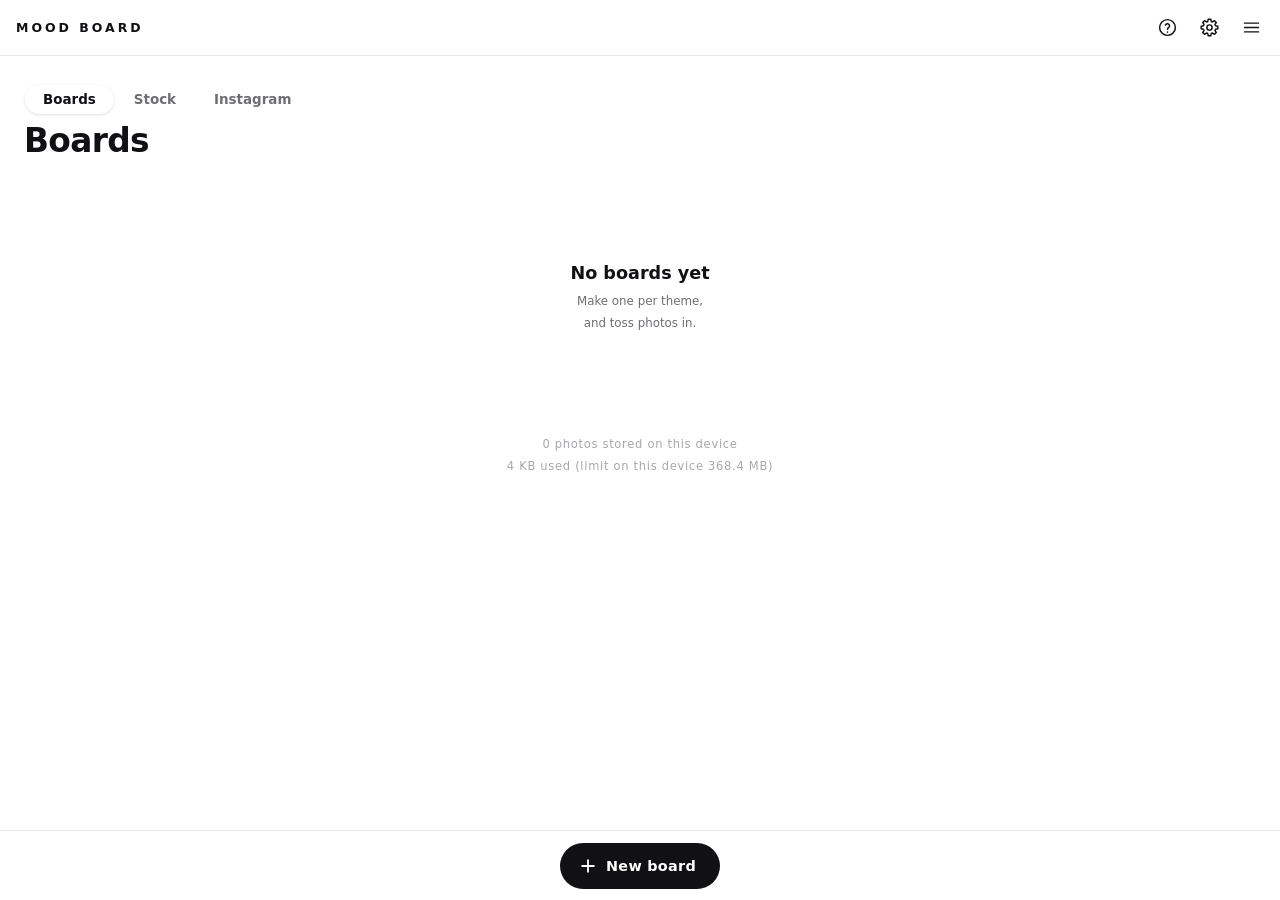
==== commit 81acf6ed: "まとめて動かす・1枚ずつ見る・しるしをタグのように／メモを書式つきで／範囲を囲んでPDF・画像に／画質を上げる Co-Authored-By: Claude Opus 5.5 <noreply@ant" ====
--- a/index.html
+++ b/index.html
@@ -39,11 +39,14 @@
     <button id="btn-view" class="icon-btn" aria-label="表示を切り替える" hidden>
       <svg viewBox="0 0 24 24"><rect x="3" y="3" width="7" height="9" rx="1"/><rect x="14" y="3" width="7" height="5" rx="1"/><rect x="3" y="16" width="7" height="5" rx="1"/><rect x="14" y="12" width="7" height="9" rx="1"/></svg>
     </button>
+    <button id="btn-oneby" class="icon-btn" aria-label="1枚ずつ見る" title="1枚ずつ見る（⏎）" data-boardonly hidden>
+      <svg viewBox="0 0 24 24"><rect x="7" y="4" width="10" height="16" rx="1.5"/><path d="M4.2 9.5L2 12l2.2 2.5M19.8 9.5L22 12l-2.2 2.5"/></svg>
+    </button>
     <button id="btn-help" class="icon-btn" aria-label="使い方" title="使い方（？）">
       <svg viewBox="0 0 24 24"><circle cx="12" cy="12" r="9"/><path d="M9.6 9.3a2.5 2.5 0 014.8.9c0 1.7-2.4 2.2-2.4 3.8"/><path d="M12 17.2v.1"/></svg>
     </button>
     <button id="btn-settings" class="icon-btn" aria-label="設定">
-      <svg viewBox="0 0 24 24"><circle cx="12" cy="12" r="3.2"/><path d="M12 3.5v2M12 18.5v2M3.5 12h2M18.5 12h2M6 6l1.4 1.4M16.6 16.6L18 18M18 6l-1.4 1.4M7.4 16.6L6 18"/></svg>
+      <svg viewBox="0 0 24 24"><path d="M10.02 5.08 L10.58 2.51 L13.42 2.51 L13.98 5.08 L15.49 5.70 L17.71 4.28 L19.72 6.29 L18.30 8.51 L18.92 10.02 L21.49 10.58 L21.49 13.42 L18.92 13.98 L18.30 15.49 L19.72 17.71 L17.71 19.72 L15.49 18.30 L13.98 18.92 L13.42 21.49 L10.58 21.49 L10.02 18.92 L8.51 18.30 L6.29 19.72 L4.28 17.71 L5.70 15.49 L5.08 13.98 L2.51 13.42 L2.51 10.58 L5.08 10.02 L5.70 8.51 L4.28 6.29 L6.29 4.28 L8.51 5.70Z"/><circle cx="12" cy="12" r="3"/></svg>
     </button>
     <button id="btn-menu" class="icon-btn" aria-label="メニュー">
       <svg viewBox="0 0 24 24"><path d="M4 7h16M4 12h16M4 17h16"/></svg>
@@ -118,6 +121,12 @@
             <button class="row-btn" id="ig-side-undo"><svg viewBox="0 0 24 24"><path d="M9 7L4 12l5 5"/><path d="M4 12h10a6 6 0 0 1 0 12h-2"/></svg><span><b>元にもどす</b><i>⌘Z（やり直しは ⇧⌘Z）</i></span></button>
           </div>
           <div id="ig-bar">
+            <div id="ig-view-row">
+              <button class="chip" id="ig-only" title="プロフィールを隠して、グリッドだけを大きく">写真だけ大きく</button>
+              <button class="chip" id="ig-noframe" title="携帯の黒い枠を消して、画面を目いっぱいに">縁なし</button>
+              <button class="chip" id="ig-nogap" title="写真と写真の間の白い線を消す">すきまなし</button>
+            </div>
+            <label id="ig-zoom-row" hidden><span>大きさ</span><input type="range" id="ig-zoom" min="40" max="100" step="1" value="100"></label>
             <label class="st-sort"><span>案</span><select id="ig-plan"></select></label>
             <div class="ig-bar-row"><button class="chip" id="ig-plan-new">新しい案</button><button class="chip" id="ig-plan-edit">名前・消す</button></div>
             <div class="st-seg" id="ig-ratio" title="グリッドの形">
@@ -272,6 +281,23 @@
       </button>
     </nav>
 
+    <!-- 範囲を囲んで PDF・画像にするときのドック -->
+    <nav class="dock" id="area-dock" hidden>
+      <button id="area-cancel" class="dock-btn">
+        <svg viewBox="0 0 24 24"><path d="M6 6l12 12M18 6L6 18"/></svg>
+        <span>やめる</span>
+      </button>
+      <div id="area-hint" class="select-count">ドラッグで囲む</div>
+      <button id="area-png" class="dock-btn" disabled>
+        <svg viewBox="0 0 24 24"><rect x="3" y="5" width="18" height="14" rx="2"/><circle cx="8.5" cy="10" r="1.5"/><path d="M21 16l-5-5-5 5-3-3-5 5"/></svg>
+        <span>画像で保存</span>
+      </button>
+      <button id="area-pdf" class="dock-btn primary" disabled>
+        <svg viewBox="0 0 24 24"><path d="M6 2h8l4 4v16H6z"/><path d="M14 2v4h4"/><path d="M9 13h6M9 17h4"/></svg>
+        <span>PDFにする</span>
+      </button>
+    </nav>
+
     <!-- 描くときのドック -->
     <nav class="dock" id="draw-dock" hidden>
       <div class="draw-row">
@@ -397,9 +423,10 @@
       <button class="cmp-btn solid" id="vp-place">盤面に置く</button>
     </div>
     <div id="viewer-info" hidden></div>
-    <div id="viewer-marks" title="しるし（1〜4キー・0で外す）"></div>
+    <div id="viewer-marks" title="しるし（1〜9キー・0で外す）"></div>
     <button id="viewer-prev" class="viewer-step" title="前の写真（←）" hidden><svg viewBox="0 0 24 24"><path d="M15 5l-7 7 7 7"/></svg></button>
     <button id="viewer-next" class="viewer-step" title="次の写真（→）" hidden><svg viewBox="0 0 24 24"><path d="M9 5l7 7-7 7"/></svg></button>
+    <div id="viewer-count" hidden></div>
   </div>
   <div id="viewer-bar">
     <button id="viewer-close" class="cmp-btn">とじる</button>
@@ -418,6 +445,47 @@
   <div id="viewer-pal" hidden></div>
 </div>
 
+<!-- ============ メモ（文字・付箋・吹き出し）を書く ============ -->
+<div id="memo" hidden>
+  <div class="memo-panel" role="dialog" aria-label="メモ">
+    <div class="memo-top">
+      <span class="memo-title" id="memo-title">メモ</span>
+      <span class="memo-saved" id="memo-saved"></span>
+      <button class="cmp-btn solid" id="memo-done">できた</button>
+    </div>
+    <div class="memo-tools" id="memo-tools" role="toolbar" aria-label="書式">
+      <div class="mt-group mt-g-size" aria-label="文字の大きさ">
+        <button class="mt-btn mt-size" data-sz="2" title="小さく">小</button>
+        <button class="mt-btn mt-size" data-sz="3" title="ふつうの大きさ">標準</button>
+        <button class="mt-btn mt-size" data-sz="5" title="大きく">大</button>
+        <button class="mt-btn mt-size" data-sz="6" title="もっと大きく">特大</button>
+        <button class="mt-btn mt-size" data-sz="7" title="いちばん大きく（見出しに）">最大</button>
+      </div>
+      <div class="mt-group mt-g-style">
+        <button class="mt-btn" data-cmd="bold" title="太字（⌘B）"><b>B</b></button>
+        <button class="mt-btn" data-cmd="italic" title="斜体（⌘I）"><i class="mt-i">I</i></button>
+        <button class="mt-btn" data-cmd="underline" title="下線（⌘U）"><u>U</u></button>
+        <button class="mt-btn" data-cmd="strikeThrough" title="取り消し線"><s>S</s></button>
+      </div>
+      <div class="mt-group mt-g-color">
+        <button class="mt-btn mt-pal" id="mt-color" title="文字の色"><span class="mt-a">A</span><i class="mt-bar"></i></button>
+        <button class="mt-btn mt-pal" id="mt-hl" title="ラインマーカー" style="--bar:#fff176"><svg viewBox="0 0 24 24"><path d="M14.5 4.5l5 5-7.5 7.5H7v-5z"/><path d="M7 17l-2.5 2.5"/></svg><i class="mt-bar"></i></button>
+      </div>
+      <div class="mt-group mt-g-para">
+        <button class="mt-btn" data-cmd="insertUnorderedList" title="箇条書き"><svg viewBox="0 0 24 24"><circle cx="5" cy="7" r="1.3" fill="currentColor" stroke="none"/><circle cx="5" cy="12" r="1.3" fill="currentColor" stroke="none"/><circle cx="5" cy="17" r="1.3" fill="currentColor" stroke="none"/><path d="M9.5 7H20M9.5 12H20M9.5 17H20"/></svg></button>
+        <button class="mt-btn" data-cmd="insertOrderedList" title="番号つき"><svg viewBox="0 0 24 24"><path d="M9.5 7H20M9.5 12H20M9.5 17H20"/><path d="M4 5.5l1.4-.8V9M3.6 14.2c.3-.6 2.6-1 2.3.6-.2.8-2.4 1.9-2.4 2.6h2.6" stroke-width="1.4"/></svg></button>
+        <button class="mt-btn" data-cmd="justifyLeft" title="左にそろえる"><svg viewBox="0 0 24 24"><path d="M4 6h16M4 10h10M4 14h16M4 18h10"/></svg></button>
+        <button class="mt-btn" data-cmd="justifyCenter" title="中央にそろえる"><svg viewBox="0 0 24 24"><path d="M4 6h16M7 10h10M4 14h16M7 18h10"/></svg></button>
+        <button class="mt-btn" data-cmd="removeFormat" data-state="no" title="書式を消す（選んだところ）"><svg viewBox="0 0 24 24"><path d="M6 5h12M12 5l-3 14M4 20L20 4" /></svg></button>
+      </div>
+    </div>
+    <div class="memo-pal" id="memo-pal" hidden></div>
+    <div class="memo-scroll">
+      <div id="memo-body" class="rich" contenteditable="true" spellcheck="false" data-ph="ここに書く。文字を選んで、上のボタンで大きさ・色・マーカーを付けられます"></div>
+    </div>
+  </div>
+</div>
+
 <!-- ============ 切り抜き ============ -->
 <div id="crop" hidden>
   <div id="crop-stage">
@@ -457,7 +525,7 @@
   </button>
   <button class="row-btn" id="add-capture" hidden>
     <svg viewBox="0 0 24 24"><rect x="3" y="6" width="18" height="13" rx="2"/><path d="M8 6l1.5-2h5L16 6"/><path d="M7 3.5h0M3 9V7M21 9V7"/><circle cx="12" cy="12.5" r="3"/></svg>
-    <span><b>連続スクショ</b><i>どのアプリを見ていても ⌃⌥S で撮れる。止めたところを自動で撮る、も</i></span>
+    <span><b>連続スクショ</b><i>どのアプリを見ていても ⌃⌥S で撮れる。スクロールを止めたところを自動で撮ることも</i></span>
   </button>
   <button class="row-btn" id="add-inbox" hidden>
     <svg viewBox="0 0 24 24"><path d="M3 13l3-8h12l3 8v6H3z"/><path d="M3 13h5l1 2h6l1-2h5"/></svg>
@@ -695,6 +763,16 @@
   <div class="sheet-actions"><button class="row-btn ghost" id="stockmore-close">とじる</button></div>
 </div>
 
+<!-- しるしを足す・変える（名前・記号・色。1枚にいくつでも付けられる） -->
+<div class="sheet tall" id="sheet-marks" hidden>
+  <div class="sheet-grab"></div>
+  <h2>しるしを足す・変える</h2>
+  <p class="sheet-note">名前・記号・色は自由に変えられます。1枚の写真に、いくつでも付けられます（タグと同じ）。上から順に 1〜9 のキーで付け外しでき、0 で全部外れます。記号を空にすると、名前の1文字目になります。</p>
+  <div id="marks-list"></div>
+  <button class="row-btn" id="marks-add"><svg viewBox="0 0 24 24"><path d="M12 5v14M5 12h14"/></svg><span><b>しるしを足す</b><i>例：衣装・ロケハン・撮影済み・春夏</i></span></button>
+  <div class="sheet-actions"><button class="row-btn ghost" id="marks-close">とじる</button></div>
+</div>
+
 <div class="sheet tall" id="sheet-shortcuts" hidden>
   <div class="sheet-grab"></div>
   <h2>Macの「ショートカット」と使う</h2>
@@ -774,6 +852,10 @@
     <svg viewBox="0 0 24 24"><path d="M6 2h8l4 4v16H6z"/><path d="M14 2v4h4"/><path d="M9 13h6M9 17h4"/></svg>
     <span><b>PDFにして送る</b><i>人に渡す用。1枚にまとめる / 1枚ずつ</i></span>
   </button>
+  <button class="row-btn" id="menu-area">
+    <svg viewBox="0 0 24 24"><path d="M4 8V4h4M16 4h4v4M20 16v4h-4M8 20H4v-4"/><rect x="8" y="8" width="8" height="8" rx="1"/></svg>
+    <span><b>範囲を囲んで PDF・画像に</b><i>ドラッグで囲んだところだけを、高い画質で</i></span>
+  </button>
   <button class="row-btn" id="menu-print">
     <svg viewBox="0 0 24 24"><path d="M7 9V3h10v6"/><rect x="4" y="9" width="16" height="7" rx="1"/><path d="M7 16h10v5H7z"/></svg>
     <span><b>印刷する</b><i>ボードのまま / 格子 / 1枚ずつ</i></span>
@@ -848,6 +930,7 @@
     <div class="pc-opts" id="pc-scope">
       <button class="chip on" data-v="all">ボード全部</button>
       <button class="chip" data-v="picked">選んだものだけ</button>
+      <button class="chip" data-v="area">範囲を囲む</button>
     </div>
   </div>
   <div class="pc-row"><label>メモ</label>
@@ -1037,6 +1120,7 @@
       <button class="tool" data-tool="mirror" data-need="canvas"><svg viewBox="0 0 24 24"><path d="M12 3v18" stroke-dasharray="2 2.5"/><path d="M9 7H5l4 10zM15 7h4l-4 10z"/></svg><span>反転して見る</span></button>
       <button class="tool" data-tool="guide" data-need="photo"><svg viewBox="0 0 24 24"><rect x="4" y="4" width="16" height="16" rx="1.5"/><path d="M9.3 4v16M14.7 4v16M4 9.3h16M4 14.7h16"/></svg><span>構図ガイド</span></button>
       <button class="tool" data-tool="info" data-need="photo"><svg viewBox="0 0 24 24"><circle cx="12" cy="12" r="9"/><path d="M12 11v6M12 7.6v.4"/></svg><span>撮影データ</span></button>
+      <button class="tool" data-tool="oneby" data-need=""><svg viewBox="0 0 24 24"><rect x="7" y="4" width="10" height="16" rx="1.5"/><path d="M4.2 9.5L2 12l2.2 2.5M19.8 9.5L22 12l-2.2 2.5"/></svg><span>1枚ずつ見る</span></button>
       <button class="tool" data-tool="present" data-need=""><svg viewBox="0 0 24 24"><rect x="3" y="5" width="18" height="12" rx="1.5"/><path d="M10 9l5 2.5-5 2.5z"/><path d="M8 21h8"/></svg><span>プレゼン</span></button>
       <button class="tool" data-tool="insta" data-need=""><svg viewBox="0 0 24 24"><rect x="4" y="4" width="16" height="16" rx="4.5"/><circle cx="12" cy="12" r="3.6"/><circle cx="16.8" cy="7.2" r=".9"/></svg><span>インスタで試す</span></button>
   </div>
--- a/style.css
+++ b/style.css
@@ -352,7 +352,7 @@
 @media print{
   @page{margin:10mm}
   html,body{overflow:visible;height:auto;background:#fff;color:#000}
-  #app,#compare,#viewer,#scrim,.sheet,#progress,#toast,#prompt{display:none !important}
+  #app,#compare,#viewer,#scrim,.sheet,#progress,#toast,#prompt,#memo{display:none !important}
   #paper{display:block !important}
   .sheet-p{page-break-after:always;break-after:page;position:relative;width:100%}
   .sheet-p:last-child{page-break-after:auto;break-after:auto}
@@ -1551,14 +1551,20 @@
    しるし（◎ ○ △ ✕）・ストックの並べ替えと絞り込み・1枚表示で前後へ（2026-10-27）
    ========================================================================== */
 /* しるしの丸。色は --mkc（しるしごと）。盤面では写真の幅に合わせた大きさ（--mks） */
-.mk{position:absolute;top:6px;right:6px;width:var(--mks,26px);height:var(--mks,26px);border-radius:50%;
+/* 1枚にいくつも付くので、丸を横に並べる入れ物（.mks）を角に置く */
+.mks{position:absolute;top:6px;right:6px;display:flex;gap:calc(var(--mks,26px) * .16);pointer-events:none;z-index:2}
+.mk{flex:0 0 auto;width:var(--mks,26px);height:var(--mks,26px);border-radius:50%;
   display:grid;place-items:center;font-style:normal;font-weight:800;line-height:1;
   font-size:calc(var(--mks,26px) * .62);color:#fff;background:var(--mkc,#ff5a36);
-  box-shadow:0 1px 4px rgba(0,0,0,.35),0 0 0 2px rgba(255,255,255,.9);pointer-events:none;z-index:2}
-.item .mk{top:calc(var(--mks,26px) * .25);right:calc(var(--mks,26px) * .25)}
-.scell .mk{left:6px;right:auto;top:6px;--mks:22px}
-.gcell .mk{--mks:24px}
-.cmp-cell .mk{--mks:30px;top:10px;right:10px}
+  box-shadow:0 1px 4px rgba(0,0,0,.35),0 0 0 2px rgba(255,255,255,.9);pointer-events:none;overflow:hidden;white-space:nowrap}
+.mk.two{font-size:calc(var(--mks,26px) * .42);letter-spacing:-.04em}        /* 記号が2文字のとき */
+.mk.more{background:rgba(24,24,27,.85);font-size:calc(var(--mks,26px) * .4);font-weight:700}
+.item .mks{top:calc(var(--mks,26px) * .25);right:calc(var(--mks,26px) * .25)}
+.scell .mks{left:6px;right:auto;top:6px;--mks:22px}
+.gcell .mks{--mks:24px}
+.cmp-marks{position:absolute;left:10px;top:calc(10px + env(safe-area-inset-top));right:10px;z-index:2;display:flex;flex-wrap:wrap;gap:5px;pointer-events:none}
+.cmp-mark{padding:4px 11px;border-radius:999px;
+  background:var(--mkc);color:#fff;font-size:12px;font-weight:700;letter-spacing:.03em;box-shadow:0 1px 4px rgba(0,0,0,.35)}
 
 /* ストックの道具の列（並び・形・色・大きさ） */
 #stock-tools{display:flex;flex-wrap:wrap;align-items:center;gap:8px;margin:8px 0 0}
@@ -1573,25 +1579,56 @@
 .st-seg button.on{background:var(--fg);color:var(--bg,#fff)}
 #stock-colors{display:inline-flex;gap:5px;align-items:center;flex-wrap:wrap}
 #stock-colors button{width:20px;height:20px;border-radius:50%;background:var(--c);
-  box-shadow:inset 0 0 0 1px rgba(0,0,0,.18);transition:transform .12s}
+  box-shadow:inset 0 0 0 1px rgba(128,128,128,.55);transition:transform .12s}   /* 暗い画面でも黒の丸が見えるように */
 #stock-colors button.on{box-shadow:0 0 0 2px var(--bg,#fff),0 0 0 4px var(--fg);transform:scale(1.08)}
 #stock-grid.size-s{grid-template-columns:repeat(auto-fill,minmax(92px,1fr));gap:4px}
 #stock-grid.size-l{grid-template-columns:repeat(auto-fill,minmax(210px,1fr));gap:8px}
 #stock-filters .chip.sim{border-style:dashed}
 
 /* 右のパネルの「しるし」 */
-.mark-row{display:grid;grid-template-columns:repeat(4,1fr);gap:6px}
+.mark-row{display:grid;grid-template-columns:repeat(auto-fill,minmax(62px,1fr));gap:6px}
 .mark-btn{display:flex;flex-direction:column;align-items:center;gap:3px;padding:8px 2px 6px;border-radius:12px;
   border:1px solid var(--line);background:var(--cell);font-size:1.15rem;font-weight:800;line-height:1;color:var(--mkc)}
 .mark-btn span{font-size:.62rem;font-weight:600;color:var(--fg-2)}
 .mark-btn.on{background:var(--mkc);border-color:var(--mkc);color:#fff}
 .mark-btn.on span{color:#fff}
+.mark-btn span{max-width:100%;overflow:hidden;text-overflow:ellipsis;white-space:nowrap;padding-inline:3px}
+.mark-btn.part{border-color:var(--mkc);border-style:dashed}       /* 選んだうちの一部にだけ付いている */
+.mark-btn.mark-edit{color:var(--fg-2);border-style:dashed;font-weight:500}
+.chip.mk-chip{border-color:color-mix(in srgb,var(--mkc) 55%,transparent)}
+.chip.mk-chip.on{background:var(--mkc);border-color:var(--mkc);color:#fff}
+
+/* しるしを足す・変える */
+#marks-list{display:flex;flex-direction:column;gap:10px;margin-bottom:4px}
+.mked{border:1px solid var(--line);border-radius:14px;padding:10px;background:var(--cell);display:flex;flex-direction:column;gap:9px}
+.mked-head{display:flex;align-items:center;gap:6px;min-width:0}
+.mked-pv{--mks:30px;position:static;box-shadow:0 0 0 2px rgba(255,255,255,.9),0 1px 3px rgba(0,0,0,.3)}
+.mked-head .fld-input{margin:0;padding:8px 10px;min-width:0}
+.mked-sym{flex:0 0 52px;width:52px;text-align:center;font-weight:800}
+.mked-name{flex:1 1 auto}
+.mked-key{flex:0 0 20px;text-align:center;font-size:.7rem;font-weight:700;color:var(--dim);font-variant-numeric:tabular-nums}
+.mked-btn{flex:0 0 32px;width:32px;height:32px;border-radius:9px;border:1px solid var(--line);color:var(--fg-2);font-size:.86rem;display:grid;place-items:center}
+.mked-btn:disabled{opacity:.3}
+.mked-btn.danger:not(:disabled){color:var(--danger,#e0453a)}
+.mked-colors{display:flex;flex-wrap:wrap;gap:7px;align-items:center}
+.mked-col{width:24px;height:24px;border-radius:50%;background:var(--c);box-shadow:inset 0 0 0 1px rgba(128,128,128,.45)}
+.mked-col.on{box-shadow:0 0 0 2px var(--bg,#fff),0 0 0 4px var(--fg)}
+.mked-pick{width:26px;height:26px;padding:0;border:none;border-radius:50%;background:conic-gradient(#ff5a36,#f2b705,#1f9d63,#3a74d8,#8a56c9,#e46aa6,#ff5a36);cursor:pointer;overflow:hidden}
+.mked-pick::-webkit-color-swatch-wrapper{padding:0;opacity:0}
+.mked-pick::-moz-color-swatch{opacity:0}
 .stockmore-marks{display:flex;align-items:center;gap:10px;margin:2px 0 8px}
 .stockmore-marks>span{font-size:.78rem;color:var(--fg-2);flex:0 0 auto}
 .stockmore-marks .mark-row{flex:1}
+#stockmore-marks{flex:1;min-width:0}   /* 入れ物ごと広げる（ボタンがつぶれて左に寄っていた） */
 
 /* 1枚表示：しるしと、前後へ */
-#viewer-marks{position:absolute;left:12px;top:calc(12px + env(safe-area-inset-top));display:flex;gap:6px;z-index:3}
+#viewer-marks{position:absolute;left:12px;top:calc(12px + env(safe-area-inset-top));display:flex;gap:6px;z-index:3;
+  max-width:calc(100% - 24px);overflow-x:auto;scrollbar-width:none;padding:2px}
+#viewer-marks::-webkit-scrollbar{display:none}
+#viewer-marks button{flex:0 0 auto}
+#viewer-marks button.two{font-size:.72rem;letter-spacing:-.03em}
+#viewer-marks .vm-edit{color:#fff;font-weight:500;border-style:dashed}
+@media (max-width:760px){ #viewer-marks{max-width:calc(100% - 100px)} }   /* 右上の「何枚目か」と重ならないように */
 #viewer-marks button{width:38px;height:38px;border-radius:50%;font-size:1.05rem;font-weight:800;line-height:1;
   color:var(--mkc);background:rgba(20,20,24,.72);border:1px solid rgba(255,255,255,.16);backdrop-filter:blur(6px);-webkit-backdrop-filter:blur(6px)}
 #viewer-marks button.on{background:var(--mkc);color:#fff;border-color:transparent}
@@ -1601,7 +1638,12 @@
 #viewer-prev{left:10px}
 #viewer-next{right:10px}
 @media (hover:hover) and (pointer:fine){ .viewer-step{opacity:.55;transition:opacity .15s} .viewer-step:hover{opacity:1} }
-#viewer.eyedrop #viewer-marks,#viewer.eyedrop .viewer-step{display:none}
+#viewer.eyedrop #viewer-marks,#viewer.eyedrop .viewer-step,#viewer.eyedrop #viewer-count{display:none}
+/* 何枚目か（携帯だけ。パソコンは下の説明に出ている）。撮影データを開いている間は、その下に隠れるので出さない */
+#viewer-count{position:absolute;right:12px;top:calc(12px + env(safe-area-inset-top));z-index:3;padding:7px 12px;border-radius:999px;
+  background:rgba(20,20,22,.6);color:#fff;font-size:.74rem;font-weight:700;letter-spacing:.04em;font-variant-numeric:tabular-nums;pointer-events:none}
+#viewer-info:not([hidden]) ~ #viewer-count{display:none}
+@media (min-width:761px){ #viewer-count{display:none} }
 
 /* アプリとして入れる（携帯でリンクを開いた人に） */
 #install-hint{display:flex;align-items:center;gap:10px;margin:10px 0 2px;padding:10px 10px 10px 12px;border-radius:14px;
@@ -1710,10 +1752,16 @@
   #ig-side .ig-note{display:none}
 }
 @media (min-width:760px){
-  #view-home.ig-mode #home-scroll{display:flex;flex-direction:column;overflow:hidden;padding-bottom:18px}
-  #view-home.ig-mode #home-scroll>.home-seg,#view-home.ig-mode #install-hint{flex:0 0 auto}
-  #view-home.ig-mode #insta-view{flex:1;min-height:0;display:grid;grid-template-columns:minmax(240px,300px) minmax(0,1fr);gap:28px;margin-top:4px}
+  /* 携帯の画面を窓の上から下まで目いっぱい使うため、タブの切り替え（ボード｜ストック｜インスタ）は左の列の上へ。
+     #insta-view の箱は消して（display:contents）、左の列と携帯の画面を #home-scroll の格子に直接並べる */
+  #view-home.ig-mode #home-scroll{display:grid;grid-template-columns:minmax(240px,300px) minmax(0,1fr);
+    grid-template-rows:auto auto minmax(0,1fr);column-gap:24px;overflow:hidden;padding:12px 14px 10px 22px}
+  #view-home.ig-mode #home-scroll>.home-seg{grid-column:1;grid-row:1;justify-self:start;align-self:start;margin-bottom:8px}
+  #view-home.ig-mode #install-hint{grid-column:1;grid-row:2;max-width:none}
+  #view-home.ig-mode #insta-view{display:contents}
   #view-home.ig-mode #insta-view[hidden]{display:none}
+  #view-home.ig-mode #ig-side{grid-column:1;grid-row:3}
+  #view-home.ig-mode #ig-stage{grid-column:2;grid-row:1/4}
   #ig-side{min-height:0;overflow-y:auto;padding:0 6px 16px 2px}
   #ig-side .home-title{margin-top:0}
   #ig-side .home-lead{font-size:.8rem;line-height:1.6}
@@ -1724,9 +1772,15 @@
   #ig-side #ig-bar .st-seg{display:flex}
   #ig-side #ig-bar .st-seg button{flex:1;text-align:center}
   #ig-side .ig-note{text-align:left;margin:10px 0 0}
-  #ig-stage{min-height:0;display:flex;align-items:center;justify-content:center;padding:2px 0 4px}
-  #ig-phone{height:100%;max-height:900px;aspect-ratio:393/852;width:auto;max-width:100%;margin:0;display:flex;flex-direction:column;
+  #ig-stage{min-height:0;height:100%;display:flex;align-items:center;justify-content:center;overflow:hidden}
+  #ig-phone{height:100%;aspect-ratio:393/852;width:auto;max-width:100%;margin:0;display:flex;flex-direction:column;
     border:11px solid #141416;border-radius:54px;box-shadow:0 0 0 1px #3b3b40,0 26px 60px rgba(0,0,0,.25)}
+  /* 縁なし：携帯の黒い枠と時刻の帯を消して、画面だけを目いっぱいに */
+  #ig-phone.noframe{border:0;border-radius:0;box-shadow:0 0 0 1px var(--line)}
+  #ig-phone.noframe .ig-status{display:none}
+  /* 写真だけ大きく：プロフィールを隠し、グリッドを横に広げる（大きさはつまみで） */
+  #ig-phone.only{aspect-ratio:auto;width:calc(var(--ig-zoom,100) * 1%);max-width:100%;border:0;border-radius:0;box-shadow:none;background:transparent}
+  #ig-phone.only #ig-screen{background:var(--ig-bg)}
   .ig-status{display:flex}
   #ig-screen{flex:1;min-height:0;overflow-y:auto;overscroll-behavior:contain;scrollbar-width:none}
   #ig-screen::-webkit-scrollbar{display:none}
@@ -1755,3 +1809,93 @@
 .ig-batt{width:24px;height:12px;width:6.1cqw;height:3.1cqw}
 #ig-empty .empty-big{font-size:4.2cqw}
 #ig-empty .empty-sub{font-size:3.2cqw}
+
+/* ---- 縁なし・すきまなし・写真だけ（2026-10-28） ---- */
+#ig-phone.noframe{border-radius:0;border-width:0}
+#ig-grid.nogap{gap:0}
+#ig-phone.only .ig-status,#ig-phone.only .ig-top,#ig-phone.only .ig-prof,#ig-phone.only .ig-bio,
+#ig-phone.only .ig-btns,#ig-phone.only .ig-tabs{display:none}
+#ig-phone.only .ig-tile .ig-dot{font-size:11px;padding:1px 7px}
+#ig-phone.only .ig-tile .ig-reel{width:22px;height:22px}
+#ig-view-row{display:flex;flex-wrap:wrap;gap:8px;align-items:center}
+#ig-view-row .chip.on{background:var(--fg);color:var(--bg);border-color:var(--fg)}
+#ig-side-acts .row-btn{padding-block:9px}
+#ig-zoom-row{display:flex;align-items:center;gap:8px;font-size:.76rem;color:var(--fg-2)}
+#ig-zoom-row input{flex:1}
+@media (max-width:759px){ #ig-zoom-row{display:none!important} }
+
+/* ==========================================================================
+   メモ（文字・付箋・吹き出し）を書式つきで（2026-10-30）
+   ========================================================================== */
+/* 文字の大きさは、メモのふつうの大きさ（--mfs）からの倍率。入れ子になっても大きくなり続けない */
+.rich{font-size:var(--mfs,.78rem)}
+.rich font[size="1"]{font-size:calc(var(--mfs,.78rem) * .65)}
+.rich font[size="2"]{font-size:calc(var(--mfs,.78rem) * .8)}
+.rich font[size="3"]{font-size:var(--mfs,.78rem)}
+.rich font[size="4"]{font-size:calc(var(--mfs,.78rem) * 1.15)}
+.rich font[size="5"]{font-size:calc(var(--mfs,.78rem) * 1.35)}
+.rich font[size="6"]{font-size:calc(var(--mfs,.78rem) * 1.8)}
+.rich font[size="7"]{font-size:calc(var(--mfs,.78rem) * 2.4)}
+.rich ul,.rich ol{margin:.15em 0;padding-left:1.5em}
+.rich li{margin:.05em 0}
+/* ラインマーカー：塗った色の上半分を紙の色で隠して、下半分だけ塗ったように見せる */
+.rich [style*="background-color"]{background-image:linear-gradient(var(--paper,#f4ecd0) 52%,transparent 52%);
+  -webkit-box-decoration-break:clone;box-decoration-break:clone}
+.item.text-item{--paper:#f4ecd0}
+.item.text-item.bubble{--paper:#ffffff}
+.item.text-item[style*="--card-bg"]{--paper:var(--card-bg)}
+.item.text-item .note-body{--mfs:.78rem}
+.item.text-item.bubble .note-body{--mfs:.84rem}
+.gtext-body{--mfs:.72rem}
+
+/* 書く画面：パソコンは真ん中に紙のように、携帯は全画面 */
+#memo{position:fixed;inset:0;z-index:85;display:flex;align-items:center;justify-content:center;background:var(--scrim);
+  padding:calc(18px + env(safe-area-inset-top)) max(18px, env(safe-area-inset-right)) calc(18px + env(safe-area-inset-bottom)) max(18px, env(safe-area-inset-left));
+  backdrop-filter:blur(3px);-webkit-backdrop-filter:blur(3px)}
+.memo-panel{width:min(780px,100%);height:min(88vh,920px);display:flex;flex-direction:column;background:var(--panel);color:var(--fg);
+  border:1px solid var(--line);border-radius:18px;box-shadow:var(--shadow-pop,0 24px 60px rgba(0,0,0,.45));overflow:hidden}
+.memo-top{display:flex;align-items:center;gap:10px;padding:10px 12px 6px 18px}
+.memo-title{flex:1;font-size:.82rem;font-weight:700;letter-spacing:.06em}
+.memo-saved{font-size:.66rem;color:var(--dim)}
+.memo-tools{display:flex;align-items:center;gap:6px;padding:6px 12px 10px;border-bottom:1px solid var(--line);overflow-x:auto;scrollbar-width:none}
+.memo-tools::-webkit-scrollbar{display:none}
+.mt-group{flex:0 0 auto;display:flex;gap:2px;padding:2px;border-radius:11px;background:var(--cell);border:1px solid var(--line)}
+.mt-btn{flex:0 0 auto;min-width:34px;height:32px;padding:0 8px;border-radius:8px;display:inline-flex;align-items:center;justify-content:center;
+  font-size:.8rem;color:var(--fg);line-height:1}
+.mt-btn:hover{background:var(--panel-2)}
+.mt-btn.on,.mt-btn.open{background:var(--fg);color:var(--bg)}
+.mt-btn b,.mt-btn u,.mt-btn s{font-size:.92rem}
+.mt-btn .mt-i{font-style:italic;font-family:Georgia,"Times New Roman",serif;font-size:.98rem}
+.mt-btn svg{width:18px;height:18px;fill:none;stroke:currentColor;stroke-width:1.8;stroke-linecap:round;stroke-linejoin:round}
+.mt-pal{flex-direction:column;gap:2px;padding-top:3px}
+.mt-a{font-weight:700;font-size:.9rem}
+.mt-bar{display:block;width:17px;height:4px;border-radius:2px;background:var(--bar,currentColor);box-shadow:inset 0 0 0 1px rgba(128,128,128,.35)}
+.memo-pal{display:flex;flex-wrap:wrap;align-items:center;gap:8px;padding:9px 16px;border-bottom:1px solid var(--line)}
+.memo-pal b{font-size:.7rem;font-weight:600;color:var(--fg-2);margin-right:4px}
+.mp-dot{width:28px;height:28px;border-radius:50%;background:var(--c);box-shadow:inset 0 0 0 1px rgba(128,128,128,.45)}
+.mp-dot.none{background:linear-gradient(135deg,transparent 46%,var(--danger) 46%,var(--danger) 54%,transparent 54%),var(--cell)}
+.memo-scroll{flex:1;min-height:0;overflow-y:auto;padding:20px;background:var(--panel-2)}
+#memo-body{position:relative;min-height:100%;box-sizing:border-box;padding:24px 28px;border-radius:12px;outline:none;
+  background:var(--paper,#f4ecd0);--mfs:17px;line-height:1.7;white-space:pre-wrap;word-break:break-word;
+  box-shadow:0 1px 0 rgba(0,0,0,.04),0 8px 24px rgba(0,0,0,.12);caret-color:var(--accent)}
+#memo-body.is-empty::before{content:attr(data-ph);position:absolute;left:28px;top:24px;right:28px;pointer-events:none;opacity:.42}
+@media (max-width:760px){
+  #memo{padding:0;background:var(--panel)}
+  .memo-panel{width:100%;height:100%;border:none;border-radius:0;box-shadow:none;padding-top:env(safe-area-inset-top)}
+  .memo-top{padding-left:max(16px, env(safe-area-inset-left));padding-right:max(12px, env(safe-area-inset-right))}
+  .memo-tools{padding-left:max(10px, env(safe-area-inset-left))}
+  .memo-scroll{padding:10px 10px calc(10px + env(safe-area-inset-bottom))}
+  #memo-body{padding:18px 18px;--mfs:16px}
+  /* 携帯：横にはみ出して色・マーカーが隠れていたので、2段に折り返す（1段目：大きさと色／2段目：太字などと段落） */
+  .memo-tools{flex-wrap:wrap;overflow:visible;row-gap:6px}
+  .mt-g-size{order:1}.mt-g-color{order:2}.mt-g-style{order:3}.mt-g-para{order:4}
+  .mt-btn{min-width:31px;padding:0 6px}
+  #memo-body.is-empty::before{left:18px;top:18px;right:18px}
+}
+
+/* 範囲を囲んで PDF・画像に：囲んだ外側を暗くして、切り取られるところを分かりやすく（線の太さは寄せても同じ） */
+#area-box{position:absolute;left:0;top:0;transform-origin:0 0;pointer-events:none;z-index:99990;box-sizing:border-box;
+  outline:calc(2px * var(--k,1)) dashed #fff;outline-offset:0;
+  box-shadow:0 0 0 calc(3px * var(--k,1)) rgba(0,0,0,.5),0 0 0 100000px rgba(0,0,0,.4)}
+#area-dock .select-count{flex:1;min-width:0;text-align:center;line-height:1.35;overflow:hidden}   /* 携帯では2行に折り返す */
+#area-dock .dock-btn:disabled{opacity:.35}
